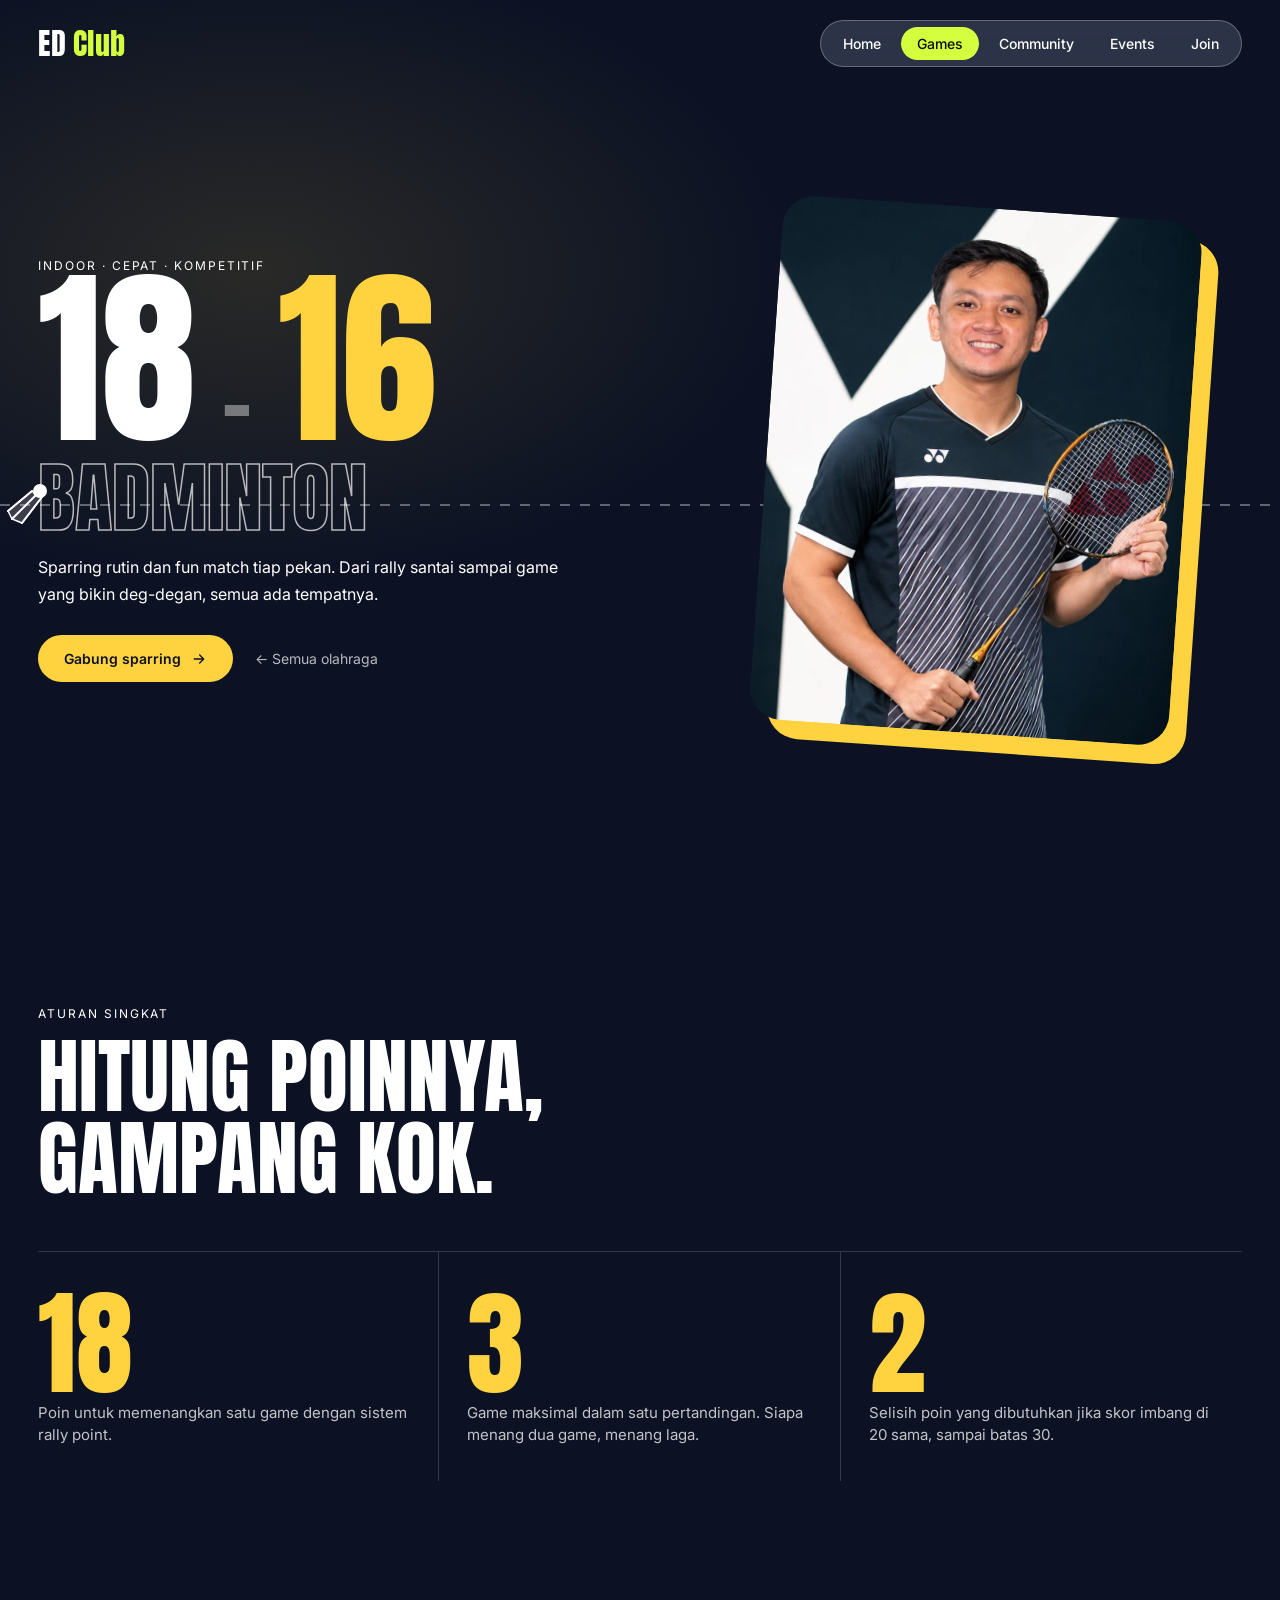
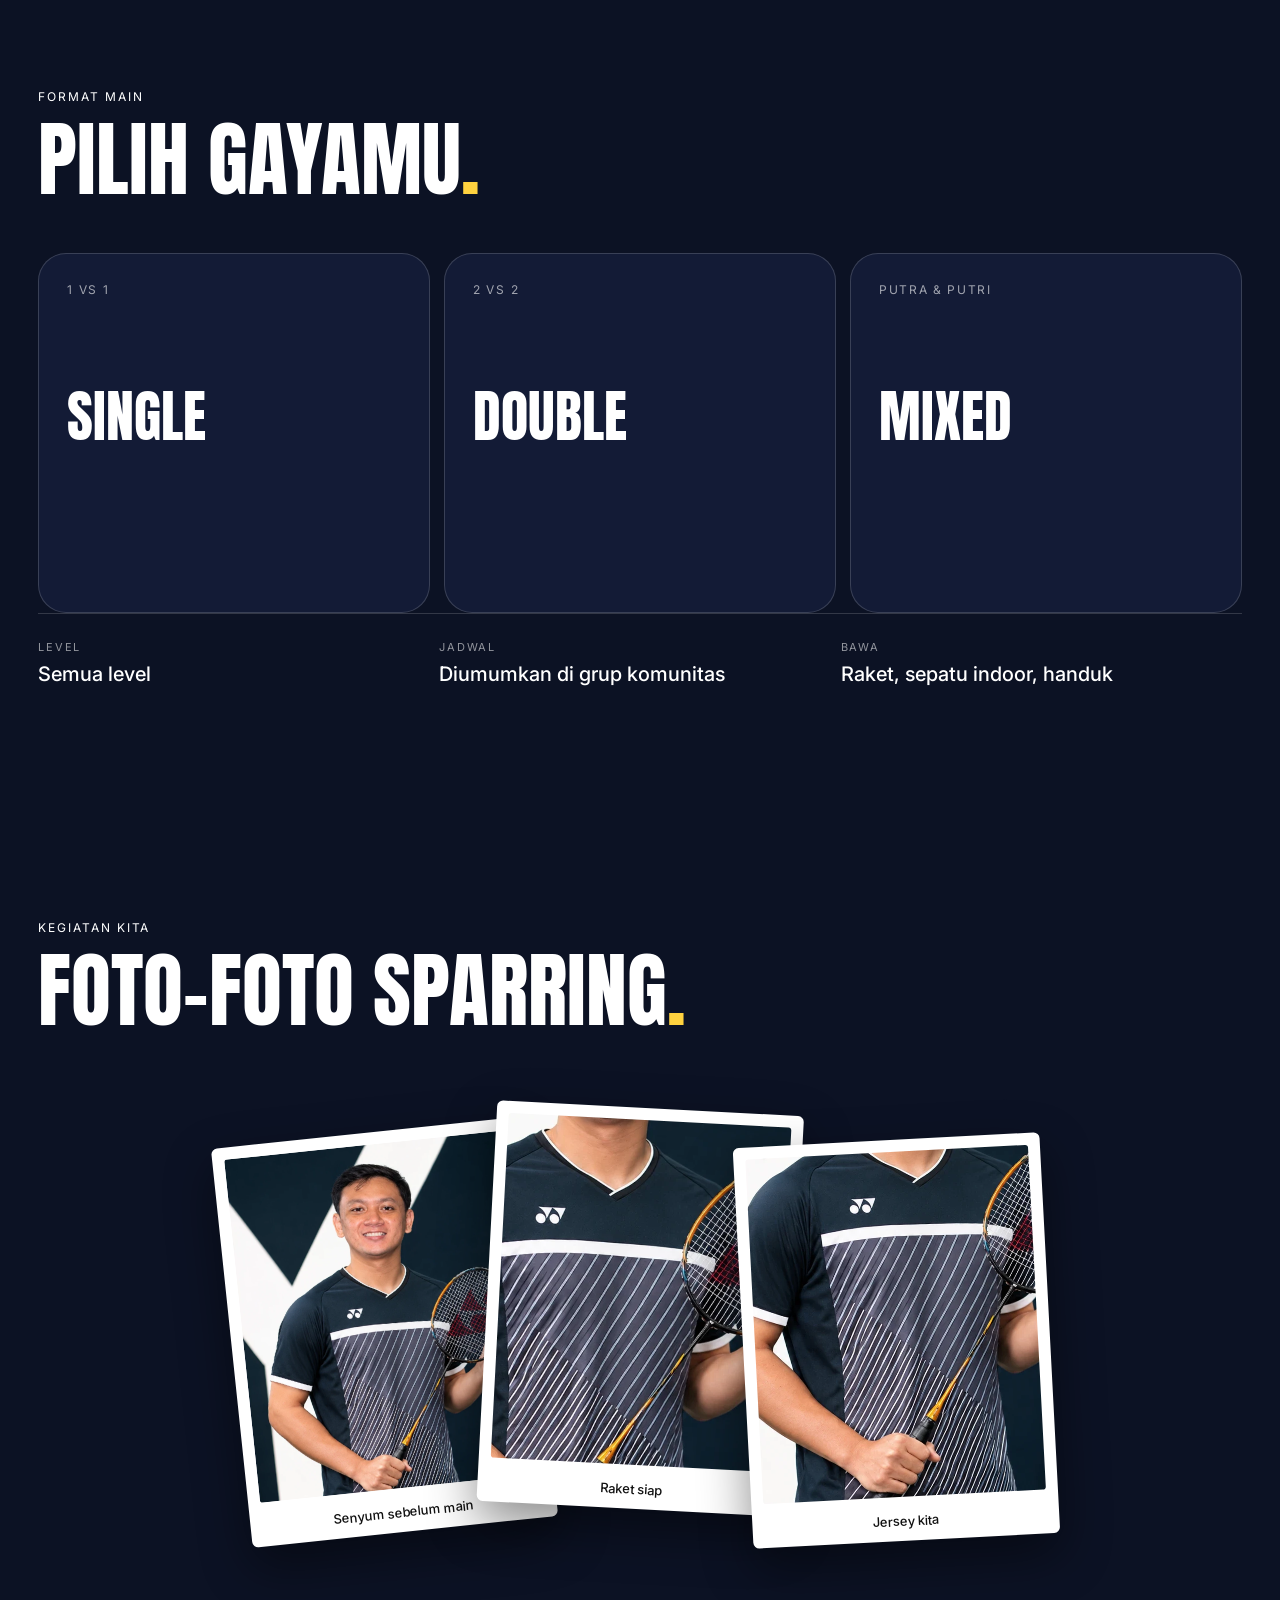
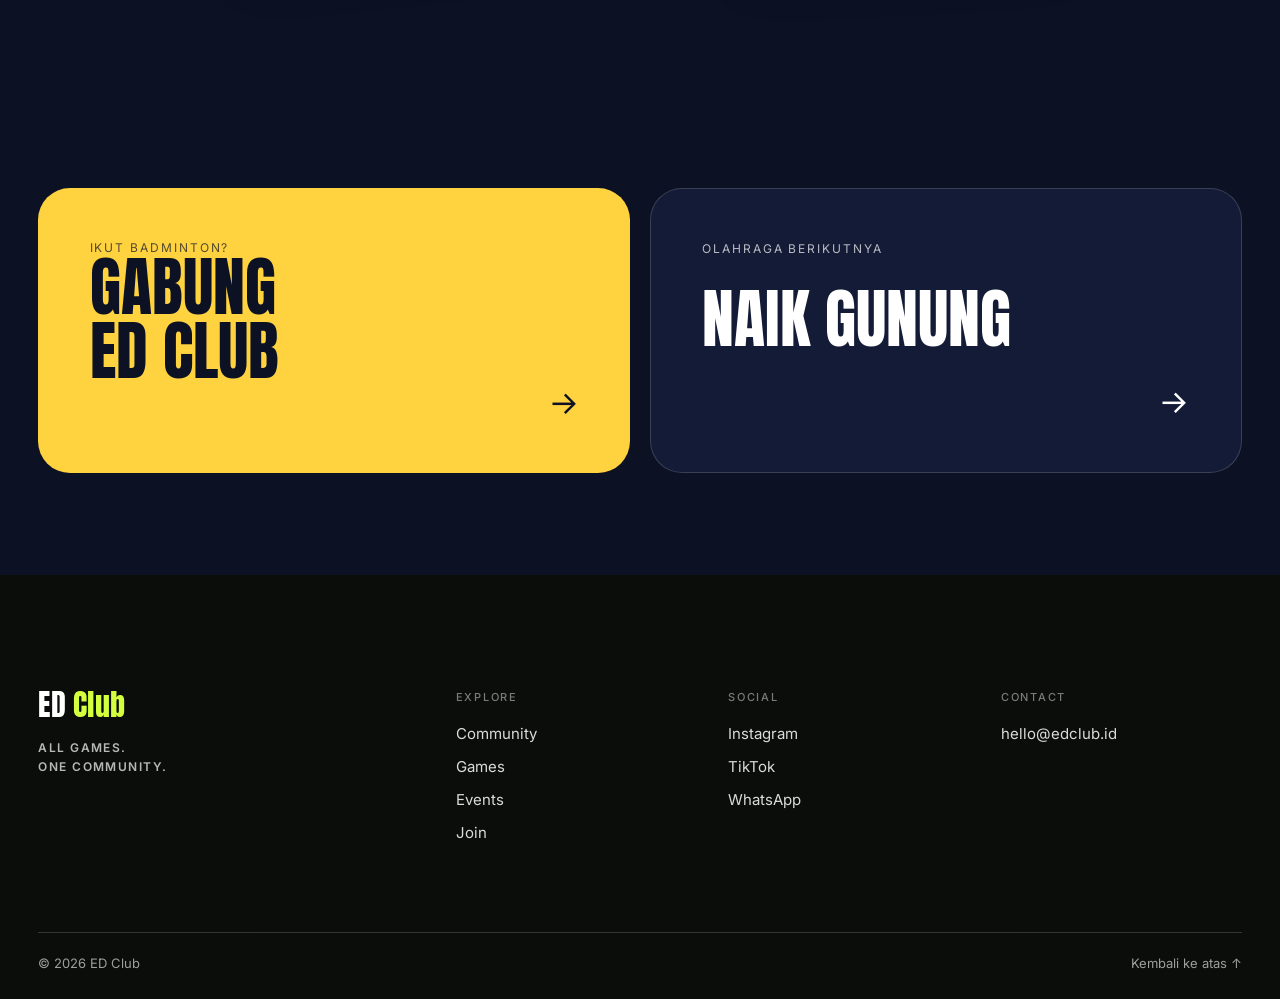
==== badminton.html @ 05b198f2 "Add individual sport pages (padel, badminton, hiking, cycling, tennis, gym, swimming) with unique la" ====
<!doctype html>
<html lang="id">
<head>
  <meta charset="utf-8">
  <meta name="viewport" content="width=device-width, initial-scale=1">
  <title>Badminton — ED Club</title>
  <meta name="description" content="Badminton bersama ED Club: sparring rutin dan fun match untuk semua level.">
  <meta name="theme-color" content="#0c1224">
  <link rel="icon" href="favicon.svg" type="image/svg+xml">
  <meta property="og:type" content="website">
  <meta property="og:locale" content="id_ID">
  <meta property="og:site_name" content="ED Club">
  <meta property="og:title" content="Badminton bersama ED Club">
  <meta property="og:description" content="Badminton bersama ED Club: sparring rutin dan fun match untuk semua level.">
  <meta property="og:image" content="assets/images/hero.webp">
  <meta name="twitter:card" content="summary_large_image">
  <link rel="preconnect" href="https://fonts.googleapis.com">
  <link rel="preconnect" href="https://fonts.gstatic.com" crossorigin>
  <link href="https://fonts.googleapis.com/css2?family=Anton&family=Inter:wght@400;500;600&display=swap" rel="stylesheet">
  <link rel="stylesheet" href="style.css">
  <link rel="stylesheet" href="sport.css">
</head>
<body class="is-loading sp sp-badminton">

  <div class="loader" aria-hidden="true">
    <span class="loader__word"><span>English Day</span><span>Social Club<i>.</i></span></span>
  </div>

  <header class="nav">
    <a class="logo" href="index.html#home" aria-label="ED Club">ED<span>Club</span></a>
    <nav class="pill" aria-label="Utama">
      <a class="pill__link" href="index.html#home">Home</a>
      <a class="pill__link is-active" href="index.html#games">Games</a>
      <a class="pill__link" href="index.html#about">Community</a>
      <a class="pill__link" href="index.html#events">Events</a>
      <a class="pill__link" href="index.html#join">Join</a>
    </nav>
    <button class="burger" type="button" aria-label="Buka menu" aria-expanded="false" aria-controls="menu"><span></span><span></span></button>
  </header>

  <div class="menu" id="menu">
    <nav aria-label="Menu mobile">
      <a href="index.html#home" style="--i:0">Home</a>
      <a href="index.html#games" style="--i:1">Games</a>
      <a href="index.html#about" style="--i:2">Community</a>
      <a href="index.html#events" style="--i:3">Events</a>
      <a href="index.html#join" style="--i:4">Join</a>
    </nav>
  </div>

  <main>

    <section class="bd-hero">
      <i class="bd-net" aria-hidden="true"></i>
      <div class="bd-shuttle" aria-hidden="true"><svg viewBox="0 0 54 54" aria-hidden="true"><circle cx="40" cy="14" r="7" fill="#fff"/><path d="M36 18 12 42M42 20 22 46M32 14 8 34" stroke="#fff" stroke-width="2" stroke-linecap="round" fill="none"/><path d="M8 34 12 42 22 46 42 20 36 18 32 14Z" fill="rgba(255,255,255,.18)" stroke="#fff" stroke-width="1.5"/></svg></div>
      <div>
        <p class="sp-eyebrow reveal" style="--d:.9s">Indoor · Cepat · Kompetitif</p>
        <div class="bd-score" aria-hidden="true"><b data-count="21" data-dur="2200">0</b><i>–</i><b data-count="19" data-dur="2200">0</b></div>
        <h1 class="bd-title">Badminton</h1>
        <p class="sp-lead reveal" style="--d:1.6s">Sparring rutin dan fun match tiap pekan. Dari rally santai sampai game yang bikin deg-degan, semua ada tempatnya.</p>
        <div class="sp-actions reveal" style="--d:1.8s">
          <a class="sp-btn" href="index.html#join">Gabung sparring <svg viewBox="0 0 24 24" aria-hidden="true"><path d="M5 12h14M13 6l6 6-6 6"/></svg></a>
          <a class="sp-back" href="index.html#games">← Semua olahraga</a>
        </div>
      </div>
      <div class="bd-card"><figure class="shot" style="--pos:50% 25%"><img data-hero-img src="assets/images/badminton.webp" alt="Pemain badminton memegang raket sambil tersenyum" fetchpriority="high"></figure></div>
    </section>

    <section class="sp-sec">
      <span class="sp-eyebrow" data-reveal>Aturan singkat</span>
      <h2 class="sp-h2" data-reveal>Hitung poinnya,<br>gampang kok.</h2>
      <div class="bd-rules">
        <div class="bd-rule" data-reveal><b data-count="21">0</b><span>Poin untuk memenangkan satu game dengan sistem rally point.</span></div>
        <div class="bd-rule" data-reveal style="--d:.1s"><b data-count="3">0</b><span>Game maksimal dalam satu pertandingan. Siapa menang dua game, menang laga.</span></div>
        <div class="bd-rule" data-reveal style="--d:.2s"><b data-count="2">0</b><span>Selisih poin yang dibutuhkan jika skor imbang di 20 sama, sampai batas 30.</span></div>
      </div>
    </section>

    <section class="sp-sec">
      <span class="sp-eyebrow" data-reveal>Format main</span>
      <h2 class="sp-h2" data-reveal>Pilih gayamu<em style="color:var(--acc);font-style:normal">.</em></h2>
      <div class="bd-formats" data-reveal>
        <article class="bd-format" tabindex="0"><small>1 vs 1</small><h3>Single</h3><p>Satu lawan satu di lapangan yang lebih sempit. Stamina dan penempatan bola jadi kunci.</p></article>
        <article class="bd-format" tabindex="0"><small>2 vs 2</small><h3>Double</h3><p>Berpasangan di lapangan yang lebih lebar. Kerja sama dan komunikasi menentukan.</p></article>
        <article class="bd-format" tabindex="0"><small>Putra &amp; Putri</small><h3>Mixed</h3><p>Pasangan putra dan putri bersama. Seru, santai, dan paling cocok untuk fun match.</p></article>
      </div>
      <dl class="sp-info" data-reveal>
        <div><dt>Level</dt><dd>Semua level</dd></div>
        <div><dt>Jadwal</dt><dd>Diumumkan di grup komunitas</dd></div>
        <div><dt>Bawa</dt><dd>Raket, sepatu indoor, handuk</dd></div>
      </dl>
    </section>

    <section class="sp-sec">
      <span class="sp-eyebrow" data-reveal>Kegiatan kita</span>
      <h2 class="sp-h2" data-reveal>Foto-foto sparring<em style="color:var(--acc);font-style:normal">.</em></h2>
      <div class="bd-polas" data-reveal>
        <figure class="bd-pola" style="--r:-6deg;--y:10px"><figure class="shot" style="--pos:50% 25%;--zoom:1"><img src="assets/images/badminton.webp" alt="Kegiatan ED Club" loading="lazy"></figure><span>Senyum sebelum main</span></figure>
        <figure class="bd-pola" style="--r:3deg;--y:-14px"><figure class="shot" style="--pos:70% 60%;--zoom:1.8"><img src="assets/images/badminton.webp" alt="Kegiatan ED Club" loading="lazy"></figure><span>Raket siap</span></figure>
        <figure class="bd-pola" style="--r:-3deg;--y:18px"><figure class="shot" style="--pos:40% 80%;--zoom:1.6"><img src="assets/images/badminton.webp" alt="Kegiatan ED Club" loading="lazy"></figure><span>Jersey kita</span></figure>
      </div>
    </section>

    <section class="sp-end">
      <a class="sp-end__join" href="index.html#join" data-reveal><small>Ikut Badminton?</small><strong>Gabung<br>ED Club</strong><i>→</i></a>
      <a class="sp-end__next" href="naik-gunung.html" data-reveal style="--d:.1s"><small>Olahraga berikutnya</small><strong>Naik Gunung</strong><i>→</i></a>
    </section>
  </main>

  <footer class="footer">
    <div class="footer__grid">
      <div class="footer__brand">
        <a class="logo" href="index.html#home" aria-label="ED Club">ED<span>Club</span></a>
        <p>All Games.<br>One Community.</p>
      </div>
      <nav class="footer__col" aria-label="Jelajahi">
        <h4>Explore</h4>
        <a href="index.html#about">Community</a>
        <a href="index.html#games">Games</a>
        <a href="index.html#events">Events</a>
        <a href="index.html#join">Join</a>
      </nav>
      <nav class="footer__col" aria-label="Sosial media">
        <h4>Social</h4>
        <a href="#">Instagram</a>
        <a href="#">TikTok</a>
        <a href="#">WhatsApp</a>
      </nav>
      <div class="footer__col">
        <h4>Contact</h4>
        <a href="mailto:hello@edclub.id">hello@edclub.id</a>
      </div>
    </div>
    <div class="footer__bar">
      <span>© 2026 ED Club</span>
      <a href="#" class="totop">Kembali ke atas ↑</a>
    </div>
  </footer>

  <script src="nav.js"></script>
  <script src="sport.js"></script>
</body>
</html>
---- style.css ----
:root {
  --lime: #d4ff3f;
  --ink: #0b0d0a;
  --white: #fff;
  --glass: rgba(255, 255, 255, .14);
  --glass-line: rgba(255, 255, 255, .28);
  --ease: cubic-bezier(.16, 1, .3, 1);
  --gutter: clamp(16px, 3vw, 40px);
}

*, *::before, *::after { box-sizing: border-box; margin: 0; padding: 0; }
html { scroll-behavior: smooth; scroll-padding-top: 88px; }
body {
  font-family: 'Inter', system-ui, sans-serif;
  background: var(--ink);
  color: var(--white);
  -webkit-font-smoothing: antialiased;
  overflow-x: hidden;
}
a { color: inherit; text-decoration: none; }
body.is-loading { overflow: hidden; }

/* Loader */
.loader {
  position: fixed; inset: 0; z-index: 100;
  display: grid; place-items: center;
  background: var(--ink);
  transition: transform 1s var(--ease) .1s;
}
.loader__word {
  display: flex; flex-direction: column; align-items: center; text-align: center; gap: .08em;
  font-family: 'Anton', sans-serif; text-transform: uppercase;
  font-size: clamp(44px, 11vw, 132px); line-height: .98; letter-spacing: .02em;
}
.loader__word span { display: block; overflow: hidden; }
.loader__word span { animation: loader-rise 1s var(--ease) both; }
.loader__word span:nth-child(2) { animation-delay: .12s; }
.loader__word i { color: var(--lime); font-style: normal; }
body:not(.is-loading) .loader { transform: translateY(-100%); }
@keyframes loader-rise { from { transform: translateY(110%); } to { transform: none; } }

/* Nav */
.nav {
  position: fixed; top: 0; left: 0; right: 0; z-index: 50;
  display: flex; justify-content: space-between; align-items: center;
  padding: 20px var(--gutter);
  opacity: 0; transform: translateY(-16px);
  transition: opacity .8s var(--ease) .8s, transform .8s var(--ease) .8s;
}
body:not(.is-loading) .nav { opacity: 1; transform: none; }
.logo {
  font-family: 'Anton', sans-serif;
  font-size: 30px; letter-spacing: .02em; line-height: 1;
  display: flex; align-items: baseline; gap: 6px;
}
.logo span { color: var(--lime); }
.pill {
  display: flex; gap: 4px; padding: 6px;
  border-radius: 999px;
  background: var(--glass);
  border: 1px solid var(--glass-line);
  backdrop-filter: blur(16px) saturate(1.4);
  -webkit-backdrop-filter: blur(16px) saturate(1.4);
}
.pill__link {
  padding: 8px 16px; border-radius: 999px;
  font-size: 14px; font-weight: 500;
  transition: background .3s, color .3s;
}
.pill__link:hover { background: rgba(255, 255, 255, .18); }
.pill__link.is-active { background: var(--lime); color: var(--ink); }

/* Hero */
.hero {
  position: relative; min-height: 100svh;
  display: flex; flex-direction: column; justify-content: flex-start;
  padding: 110px var(--gutter) var(--gutter);
  overflow: hidden; isolation: isolate;
}
.hero__media { position: absolute; inset: 0; z-index: -1; overflow: hidden; }
.hero__img {
  width: 100%; height: 100%; object-fit: cover; object-position: 35% 45%;
  transform: scale(1.18);
  transition: transform 2.4s var(--ease) .2s;
  will-change: transform;
}
body:not(.is-loading) .hero__img { transform: scale(1.04) translate(var(--mx, 0px), var(--my, 0px)); }
body.is-ready .hero__img { transition: transform .9s var(--ease); }
.hero__shade {
  position: absolute; inset: 0;
  background:
    linear-gradient(180deg, rgba(0, 0, 0, .28) 0%, transparent 28%),
    linear-gradient(0deg, rgba(0, 0, 0, .45) 0%, transparent 35%);
}

.hero__content {
  margin-left: auto; text-align: right;
  max-width: min(56vw, 860px);
}
.eyebrow {
  font-size: 14px; font-weight: 500; letter-spacing: .08em; text-transform: uppercase;
  margin-bottom: 14px;
}
.eyebrow::before {
  content: ''; display: inline-block; width: 8px; height: 8px; margin-right: 10px;
  border-radius: 50%; background: var(--lime);
  animation: blink 1.6s ease-in-out infinite;
}
@keyframes blink { 50% { opacity: .25; transform: scale(.7); } }
.headline {
  font-family: 'Anton', sans-serif; font-weight: 400;
  font-size: clamp(54px, 9.4vw, 148px);
  line-height: .95; text-transform: uppercase; letter-spacing: .005em;
}
.line { display: block; overflow: hidden; padding-bottom: .04em; }
.line__in {
  display: block; transform: translateY(110%);
  transition: transform 1.1s var(--ease) var(--d, 0s);
}
body:not(.is-loading) .line__in { transform: none; }
.headline em { font-style: normal; }
.headline { text-shadow: 0 2px 30px rgba(0, 30, 90, .25); }

.reveal {
  opacity: 0; transform: translateY(28px);
  transition: opacity .9s var(--ease) var(--d, 0s), transform .9s var(--ease) var(--d, 0s);
}
body:not(.is-loading) .reveal { opacity: 1; transform: none; }

/* Cards */
.card { position: absolute; bottom: var(--gutter); border-radius: 28px; }
.card--thumb {
  left: var(--gutter);
  width: clamp(160px, 16vw, 230px); aspect-ratio: 1 / 1.05;
  padding: 18px;
  display: flex; align-items: flex-end;
  background: var(--lime); color: var(--ink);
  transition: transform .5s var(--ease), opacity .9s var(--ease) var(--d, 0s);
}
.card--thumb:hover { transform: translateY(-6px) rotate(-2deg); }
.card__label {
  font-family: 'Anton', sans-serif; text-transform: uppercase;
  font-size: clamp(22px, 2.2vw, 32px); line-height: 1.02;
}
.card--thumb .arrow { position: absolute; top: 14px; right: 14px; background: var(--ink); color: var(--lime); }
.card--glass {
  right: var(--gutter);
  width: clamp(250px, 24vw, 340px);
  padding: 22px;
  background: var(--glass);
  border: 1px solid var(--glass-line);
  backdrop-filter: blur(18px) saturate(1.4);
  -webkit-backdrop-filter: blur(18px) saturate(1.4);
}
.card--glass p { font-size: 15px; line-height: 1.5; }
.card__foot { display: flex; align-items: center; justify-content: space-between; margin-top: 26px; }
.stat { text-align: right; }
.stat strong { font-family: 'Anton', sans-serif; font-size: 34px; font-weight: 400; line-height: 1; display: block; }
.stat strong::after { content: '+'; color: var(--lime); }
.stat span { font-size: 12px; opacity: .8; }

.arrow {
  width: 44px; height: 44px; border-radius: 50%;
  display: grid; place-items: center;
  background: var(--lime); color: var(--ink);
  transition: transform .4s var(--ease);
}
.arrow svg { width: 20px; height: 20px; fill: none; stroke: currentColor; stroke-width: 2; stroke-linecap: round; stroke-linejoin: round; transition: transform .4s var(--ease); }
.card:hover .arrow svg, .arrow:hover svg { transform: rotate(45deg); }

.scroll {
  position: absolute; left: 50%; bottom: var(--gutter); translate: -50% 0;
  display: flex; flex-direction: column; align-items: center; gap: 10px;
  font-size: 11px; letter-spacing: .2em; text-transform: uppercase;
}
.scroll i { width: 1px; height: 44px; background: rgba(255, 255, 255, .3); position: relative; overflow: hidden; }
.scroll i::after {
  content: ''; position: absolute; inset: 0; background: var(--lime);
  animation: drop 1.8s var(--ease) infinite;
}
@keyframes drop { 0% { transform: translateY(-100%); } 70%, 100% { transform: translateY(100%); } }

/* Marquee */
.marquee { background: var(--lime); color: var(--ink); overflow: hidden; padding: 18px 0; }
.marquee__track {
  display: flex; align-items: center; gap: 28px; width: max-content;
  font-family: 'Anton', sans-serif; text-transform: uppercase;
  font-size: clamp(28px, 4vw, 48px); line-height: 1;
  animation: marquee 28s linear infinite;
}
.marquee__track i { width: 12px; height: 12px; border-radius: 50%; background: var(--ink); flex: none; }
.marquee:hover .marquee__track { animation-play-state: paused; }
@keyframes marquee { to { transform: translateX(-50%); } }

/* About */
.about {
  display: grid; grid-template-columns: minmax(260px, 1fr) minmax(0, 2.1fr);
  gap: clamp(24px, 4vw, 64px); align-items: start;
  padding: clamp(56px, 9vw, 120px) var(--gutter);
  background: var(--ink);
}
[data-reveal] {
  opacity: 0; transform: translateY(28px);
  transition: opacity .9s var(--ease) var(--d, 0s), transform .9s var(--ease) var(--d, 0s);
}
[data-reveal].is-in { opacity: 1; transform: none; }
.tag {
  display: inline-block; padding: 7px 16px; border-radius: 999px;
  font-size: 13px; font-weight: 500;
  border: 1px solid var(--glass-line); background: var(--glass);
}
.about__title {
  font-size: clamp(24px, 2.6vw, 38px); font-weight: 500; line-height: 1.2;
  letter-spacing: -.01em; margin: 22px 0 28px;
}
.btn {
  display: inline-flex; align-items: center; gap: 10px;
  padding: 14px 22px; border-radius: 999px;
  background: var(--lime); color: var(--ink); font-size: 14px; font-weight: 600;
  transition: transform .4s var(--ease);
}
.btn svg { width: 16px; height: 16px; fill: none; stroke: currentColor; stroke-width: 2; stroke-linecap: round; stroke-linejoin: round; transition: transform .4s var(--ease); }
.btn:hover { transform: translateY(-3px); }
.btn:hover svg { transform: rotate(45deg); }

.about__slider { min-width: 0; }
.slider__track {
  display: flex; gap: 20px; overflow-x: auto; scroll-snap-type: x mandatory;
  scrollbar-width: none; scroll-behavior: smooth;
}
.slider__track::-webkit-scrollbar { display: none; }
.slide {
  position: relative; flex: none; scroll-snap-align: start;
  width: min(62%, 560px); aspect-ratio: 1.3 / 1; border-radius: 28px; overflow: hidden;
  padding: 22px; display: flex; align-items: flex-end;
}
.slide:nth-child(n+2) { width: min(40%, 360px); aspect-ratio: 1.2 / 1; }
.slide img { position: absolute; inset: 0; width: 100%; height: 100%; object-fit: cover; z-index: -1; transition: transform .8s var(--ease); }
.slide::after { content: ''; position: absolute; inset: 0; z-index: -1; background: linear-gradient(0deg, rgba(0,0,0,.6), transparent 55%); }
.slide { isolation: isolate; }
.slide:hover img { transform: scale(1.05); }
.tag--glass { position: absolute; top: 16px; left: 16px; backdrop-filter: blur(14px); -webkit-backdrop-filter: blur(14px); }
.slide__title { font-size: clamp(17px, 1.7vw, 22px); line-height: 1.25; max-width: 14em; }
.slide .arrow { position: absolute; right: 16px; bottom: 16px; }
.slider__foot { display: flex; align-items: center; justify-content: space-between; gap: 20px; margin-top: 22px; }
.slider__foot p { font-size: 14px; opacity: .75; max-width: 24em; line-height: 1.5; }
.slider__nav { display: flex; gap: 10px; }
.nav-btn {
  width: 52px; height: 52px; border-radius: 50%; cursor: pointer;
  display: grid; place-items: center; color: var(--white);
  background: var(--glass); border: 1px solid var(--glass-line);
  transition: background .3s, color .3s;
}
.nav-btn:hover { background: var(--lime); color: var(--ink); }
.nav-btn svg { width: 20px; height: 20px; fill: none; stroke: currentColor; stroke-width: 2; stroke-linecap: round; stroke-linejoin: round; }

/* Sports */
.sports { padding: 0 var(--gutter) clamp(56px, 9vw, 120px); background: var(--ink); }
.sports__panel {
  background: #f1f1ee; color: var(--ink);
  border-radius: 36px; padding: clamp(20px, 3vw, 44px);
}
.sports__head { display: flex; justify-content: space-between; align-items: center; gap: 20px; flex-wrap: wrap; margin-bottom: 28px; }
.sports__head h2 { font-size: clamp(26px, 3vw, 42px); font-weight: 500; letter-spacing: -.03em; }
.sports__tools { display: flex; gap: 12px; align-items: center; }
.search { position: relative; }
.search input {
  width: clamp(160px, 20vw, 260px); padding: 13px 40px 13px 18px; border-radius: 999px;
  border: 0; background: #e4e4e0; font: inherit; font-size: 13px; color: var(--ink); outline: 2px solid transparent;
  transition: outline-color .3s, background .3s;
}
.search input:focus { outline-color: var(--lime); background: #fff; }
.search svg { position: absolute; right: 14px; top: 50%; translate: 0 -50%; width: 16px; height: 16px; fill: none; stroke: var(--ink); stroke-width: 2; stroke-linecap: round; pointer-events: none; }
.btn--dark { background: var(--ink); color: var(--white); border: 0; cursor: pointer; font-family: inherit; }
.btn--dark:hover { background: #1c2014; }

.sports__track {
  display: grid; grid-auto-flow: column; grid-auto-columns: calc((100% - 3 * 18px) / 4); gap: 18px;
  overflow-x: auto; scroll-snap-type: x mandatory; scrollbar-width: none; scroll-behavior: smooth;
}
.sports__track::-webkit-scrollbar { display: none; }
.sports__track.is-grid { grid-auto-flow: row; grid-template-columns: repeat(3, 1fr); grid-auto-columns: auto; overflow: visible; }
.sport {
  position: relative; isolation: isolate; scroll-snap-align: start; overflow: hidden;
  aspect-ratio: .8 / 1; border-radius: 24px; padding: 22px; color: var(--white);
  display: flex; flex-direction: column; justify-content: flex-end; gap: 6px;
  background: radial-gradient(120% 90% at 20% 0%, var(--c1), var(--c2) 70%);
  transition: transform .6s var(--ease), opacity .4s, filter .4s;
}
.sport:has(img)::after { background: linear-gradient(0deg, rgba(0,0,0,.82) 0%, rgba(0,0,0,.35) 38%, transparent 62%); }
.sport:has(img) .sport__no { display: none; }
.sport img { position: absolute; inset: 0; width: 100%; height: 100%; object-fit: cover; z-index: -2; transition: transform .9s var(--ease); }
.sport:hover img { transform: scale(1.06); }
.sport::after { content: ''; position: absolute; inset: 0; z-index: -1; background: linear-gradient(0deg, rgba(0,0,0,.65), transparent 60%); }
.sport:hover { transform: translateY(-8px); }
.sport__no {
  position: absolute; right: 14px; top: 38px; z-index: -1;
  font-family: 'Anton', sans-serif; font-size: clamp(90px, 10vw, 150px); line-height: 1;
  color: rgba(255, 255, 255, .22); transition: transform .8s var(--ease), color .4s;
}
.sport:hover .sport__no { transform: translate(-8px, -8px) scale(1.06); color: rgba(255, 255, 255, .36); }
.sport h3 { font-size: clamp(20px, 2vw, 26px); font-weight: 500; letter-spacing: -.01em; }
.sport p { font-size: 14px; line-height: 1.4; opacity: .85; max-width: 16em; }
.sport.is-hidden { display: none; }
.sports__empty { grid-column: 1 / -1; padding: 40px 0; text-align: center; opacity: .6; font-size: 14px; }
.sports__foot { display: flex; align-items: center; justify-content: space-between; gap: 20px; margin-top: 26px; }
.sports__foot p { font-size: 13px; line-height: 1.5; opacity: .7; max-width: 28em; text-align: right; }
.nav-btn--dark { color: var(--ink); background: transparent; border-color: rgba(0, 0, 0, .2); }
.nav-btn--dark:hover { background: var(--ink); color: var(--lime); }

/* Events */
.events { padding: clamp(24px, 5vw, 72px) var(--gutter) clamp(72px, 10vw, 140px); background: var(--ink); }
.events__head { display: flex; justify-content: space-between; align-items: flex-end; gap: 32px; flex-wrap: wrap; margin-bottom: clamp(32px, 5vw, 72px); }
.eyebrow-s { font-size: 12px; letter-spacing: .16em; text-transform: uppercase; opacity: .6; }
.events__title {
  font-family: 'Anton', sans-serif; font-weight: 400; text-transform: uppercase;
  font-size: clamp(48px, 8vw, 120px); line-height: .98; margin-top: 18px;
}
.events__title em { font-style: normal; color: var(--lime); }
.events__head p { max-width: 26em; font-size: 15px; line-height: 1.55; opacity: .7; text-align: right; }
.events__list { list-style: none; border-top: 1px solid var(--glass-line); }
.event {
  position: relative; isolation: isolate;
  display: grid; grid-template-columns: 1.4fr 1fr 1fr 1fr auto; gap: 24px; align-items: center;
  padding: 32px 12px; border-bottom: 1px solid var(--glass-line);
}
.event::before {
  content: ''; position: absolute; inset: 0; z-index: -1; background: rgba(255, 255, 255, .06);
  transform: scaleY(0); transform-origin: bottom; transition: transform .5s var(--ease);
}
.event:hover::before { transform: scaleY(1); }
.event__name { font-size: clamp(20px, 2.2vw, 30px); font-weight: 500; letter-spacing: -.02em; transition: transform .5s var(--ease); }
.event:hover .event__name { transform: translateX(8px); }
.event__col { display: flex; flex-direction: column; align-items: flex-start; gap: 10px; font-size: 15px; }
.label { font-size: 11px; letter-spacing: .14em; text-transform: uppercase; opacity: .5; }
.badge {
  padding: 6px 14px; border-radius: 999px; border: 1px solid var(--glass-line);
  font-size: 11px; font-weight: 500; letter-spacing: .12em; text-transform: uppercase;
}
.badge--lime { background: var(--lime); color: var(--ink); border-color: var(--lime); }
.join {
  display: inline-flex; align-items: center; gap: 10px; padding: 14px 24px; border-radius: 999px;
  border: 1px solid var(--white); font-size: 14px; font-weight: 500;
  transition: background .3s, color .3s, border-color .3s;
}
.join svg { width: 16px; height: 16px; fill: none; stroke: currentColor; stroke-width: 2; stroke-linecap: round; stroke-linejoin: round; transition: transform .4s var(--ease); }
.join:hover { background: var(--lime); border-color: var(--lime); color: var(--ink); }
.join:hover svg { transform: translateX(4px); }

/* CTA + Footer */
.cta { padding: 0 var(--gutter); background: var(--ink); }
.cta__card {
  position: relative; isolation: isolate; overflow: hidden; border-radius: 36px;
  min-height: clamp(420px, 62vh, 620px); display: flex; align-items: center;
  padding: clamp(28px, 6vw, 88px);
}
.cta__img {
  position: absolute; inset: 0; z-index: -2; width: 100%; height: 100%; object-fit: cover;
  transform: scale(1.08); transition: transform 1.6s var(--ease);
}
.cta__card.is-in .cta__img { transform: scale(1); }
.cta__card::after {
  content: ''; position: absolute; inset: 0; z-index: -1;
  background: linear-gradient(90deg, rgba(8, 10, 6, .88) 0%, rgba(8, 10, 6, .6) 55%, rgba(8, 10, 6, .25) 100%);
}
.cta__title {
  font-family: 'Anton', sans-serif; font-weight: 400; text-transform: uppercase;
  font-size: clamp(44px, 7.4vw, 112px); line-height: .98;
}
.cta__title span, .cta__title em { display: block; }
.cta__title em { font-style: normal; color: var(--lime); }
.cta__body p { max-width: 28em; margin: 26px 0 30px; font-size: 16px; line-height: 1.55; opacity: .85; }
.cta .btn svg { stroke-width: 2; }
.cta .btn:hover svg { transform: translateX(4px); }

.footer { background: var(--ink); padding: clamp(64px, 9vw, 120px) var(--gutter) 28px; }
.footer__grid { display: grid; grid-template-columns: 1.6fr 1fr 1fr 1fr; gap: 32px; }
.footer__brand p {
  margin-top: 18px; font-size: 12px; font-weight: 600; letter-spacing: .12em; text-transform: uppercase; line-height: 1.6; opacity: .7;
}
.footer__col { display: flex; flex-direction: column; align-items: flex-start; gap: 14px; }
.footer__col h4 { font-size: 11px; font-weight: 500; letter-spacing: .16em; text-transform: uppercase; opacity: .45; margin-bottom: 6px; }
.footer__col a {
  font-size: 15px; opacity: .85; position: relative;
  background: linear-gradient(var(--lime), var(--lime)) 0 100% / 0 1px no-repeat;
  transition: background-size .4s var(--ease), color .3s;
}
.footer__col a:hover { color: var(--lime); background-size: 100% 1px; }
.footer__bar {
  display: flex; justify-content: space-between; gap: 16px; flex-wrap: wrap;
  margin-top: clamp(48px, 7vw, 96px); padding-top: 22px; border-top: 1px solid var(--glass-line);
  font-size: 13px; opacity: .6;
}
.totop:hover { color: var(--lime); }

/* Responsive */
@media (max-width: 820px) {
  .footer__grid { grid-template-columns: 1fr 1fr; }
  .footer__brand { grid-column: 1 / -1; }
  .cta__card::after { background: rgba(8, 10, 6, .65); }
}
@media (max-width: 820px) {
  .events__head p { text-align: left; }
  .event { grid-template-columns: 1fr 1fr; gap: 20px; }
  .event__name, .join { grid-column: 1 / -1; }
  .join { justify-self: start; }
}
@media (max-width: 980px) {
  .sports__track { grid-auto-columns: calc((100% - 18px) / 2); }
  .sports__track.is-grid { grid-template-columns: repeat(2, 1fr); }
}
@media (max-width: 560px) {
  .sports__track { grid-auto-columns: 78%; }
  .sports__track.is-grid { grid-template-columns: 1fr; }
  .sports__foot p { display: none; }
}
@media (max-width: 820px) {
  .about { grid-template-columns: 1fr; }
  .slide, .slide:nth-child(n+2) { width: 82%; aspect-ratio: 1.15 / 1; }
}
@media (max-width: 820px) {
  .pill { display: none; }
  .hero { padding-top: 96px; }
  .hero__img { object-position: 28% 50%; }
  .hero__content { max-width: 100%; }
  .headline { font-size: clamp(52px, 17vw, 96px); }
  .card--glass { width: calc(100% - 2 * var(--gutter)); bottom: calc(var(--gutter) + 150px); }
  .card--thumb { width: 150px; }
  .scroll { display: none; }
}

@media (prefers-reduced-motion: reduce) {
  *, *::before, *::after { animation-duration: .01ms !important; transition-duration: .01ms !important; transition-delay: 0s !important; }
}

/* Lari page */
.run-page .nav { background: linear-gradient(180deg, rgba(11,13,10,.7), transparent); }
.run-hero {
  position: relative; isolation: isolate; overflow: hidden; min-height: 100svh;
  display: grid; grid-template-columns: 1.15fr .85fr; align-items: center; gap: clamp(24px, 5vw, 80px);
  padding: 120px var(--gutter) clamp(40px, 6vw, 80px);
  background: var(--ink);
}
.run-track { position: absolute; inset: 0; z-index: -1; width: 100%; height: 100%; }
.run-track path {
  fill: none; stroke: var(--lime); stroke-width: 2; stroke-dasharray: 8 18; opacity: .28;
  animation: dash 3s linear infinite;
}
.run-track path:nth-child(2) { opacity: .18; animation-duration: 4s; }
.run-track path:nth-child(3) { opacity: .1; animation-duration: 5s; }
@keyframes dash { to { stroke-dashoffset: -104; } }
.run-hero .headline { font-size: clamp(54px, 8.6vw, 136px); }
.run-hero .headline em { color: var(--lime); }
.run-hero__lead { max-width: 30em; margin: 26px 0 30px; font-size: 16px; line-height: 1.6; opacity: .75; }
.run-hero__cta { display: flex; align-items: center; gap: 22px; flex-wrap: wrap; }
.run-hero__cta .btn:hover svg { transform: translateY(3px); }
.run-back { font-size: 14px; opacity: .7; transition: opacity .3s, color .3s; }
.run-back:hover { opacity: 1; color: var(--lime); }

.run-hero__photo {
  position: relative; justify-self: end; width: min(100%, 460px); aspect-ratio: .8 / 1;
  border-radius: 36px; overflow: hidden;
  clip-path: inset(100% 0 0 0 round 36px);
  transition: clip-path 1.5s var(--ease) .9s;
}
body:not(.is-loading) .run-hero__photo { clip-path: inset(0 0 0 0 round 36px); }
.run-hero__photo img { width: 100%; height: 100%; object-fit: cover; transform: scale(1.06); will-change: transform; }
.run-chip {
  position: absolute; left: 16px; bottom: 16px; display: flex; align-items: center; gap: 12px;
  padding: 12px 18px 12px 14px; border-radius: 999px; font-size: 12px;
  background: var(--glass); border: 1px solid var(--glass-line);
  backdrop-filter: blur(16px); -webkit-backdrop-filter: blur(16px);
}
.run-chip span:last-child { display: flex; flex-direction: column; gap: 2px; opacity: .85; }
.run-chip strong { font-size: 15px; font-weight: 600; opacity: 1; }
.run-chip__dot { width: 10px; height: 10px; border-radius: 50%; background: var(--lime); animation: blink 1.4s ease-in-out infinite; }

.run-ticker { background: var(--ink); overflow: hidden; padding: 24px 0 8px; }
.run-ticker__track {
  display: flex; gap: .45em; width: max-content; will-change: transform;
  font-family: 'Anton', sans-serif; text-transform: uppercase; line-height: 1;
  font-size: clamp(90px, 16vw, 240px);
  color: transparent; -webkit-text-stroke: 1.5px rgba(255, 255, 255, .35);
}
.run-ticker__track span:nth-child(3n+2) { color: var(--lime); -webkit-text-stroke: 0; }

.run-event { background: var(--ink); padding: clamp(40px, 6vw, 80px) var(--gutter); }
.run-event__card {
  position: relative; overflow: hidden; border-radius: 36px; color: var(--ink); background: var(--lime);
  display: grid; grid-template-columns: 1.3fr 1fr; gap: 32px 48px; align-items: end;
  padding: clamp(28px, 5vw, 72px);
}
.tag--dark { border-color: rgba(0,0,0,.25); background: rgba(0,0,0,.06); }
.run-event__main h2 {
  font-family: 'Anton', sans-serif; font-weight: 400; text-transform: uppercase;
  font-size: clamp(48px, 8vw, 120px); line-height: .96; margin: 20px 0;
}
.run-event__main p { max-width: 28em; font-size: 16px; line-height: 1.55; opacity: .8; }
.run-event__facts { display: grid; gap: 0; }
.run-event__facts div { display: flex; justify-content: space-between; align-items: baseline; padding: 16px 0; border-bottom: 1px solid rgba(0,0,0,.18); }
.run-event__facts dt { font-size: 11px; letter-spacing: .16em; text-transform: uppercase; opacity: .6; }
.run-event__facts dd { font-family: 'Anton', sans-serif; font-size: clamp(26px, 3vw, 40px); text-transform: uppercase; }
.run-event__btn { grid-column: 1 / -1; justify-self: start; background: var(--ink); color: var(--white); }
.run-event__btn:hover { background: #1c2014; }

.run-steps { position: relative; background: var(--ink); padding: clamp(56px, 8vw, 110px) var(--gutter) clamp(72px, 10vw, 140px); }
.run-steps__head h2 {
  font-family: 'Anton', sans-serif; font-weight: 400; text-transform: uppercase;
  font-size: clamp(40px, 6vw, 88px); line-height: 1; margin: 16px 0 clamp(36px, 5vw, 64px);
}
.run-steps__head em { font-style: normal; color: var(--lime); }
.run-steps__list { list-style: none; display: grid; grid-template-columns: repeat(4, 1fr); gap: 24px; }
.run-step {
  padding-top: 28px; border-top: 1px solid var(--glass-line);
  opacity: 0; transform: translateY(32px);
  transition: opacity .8s var(--ease), transform .8s var(--ease);
  transition-delay: calc(var(--i) * .25s + .2s);
}
.run-steps__list.is-in .run-step { opacity: 1; transform: none; }
.run-step__no { font-family: 'Anton', sans-serif; font-size: 44px; color: var(--lime); line-height: 1; }
.run-step h3 { margin: 18px 0 8px; font-size: 22px; font-weight: 500; letter-spacing: -.01em; }
.run-step p { font-size: 14px; line-height: 1.55; opacity: .65; max-width: 18em; }
.run-steps__list { position: relative; }
.run-steps__list::before {
  content: ''; position: absolute; left: 0; right: 0; top: 0; height: 2px; background: var(--lime);
  transform: scaleX(0); transform-origin: left; transition: transform 2s var(--ease) .2s;
}
.run-steps__list.is-in::before { transform: scaleX(1); }
.run-steps__list::after {
  content: ''; position: absolute; top: -5px; left: 0; width: 12px; height: 12px; border-radius: 50%;
  background: var(--lime); box-shadow: 0 0 0 6px rgba(212,255,63,.2); opacity: 0;
  transition: left 2s var(--ease) .2s, opacity .3s;
}
.run-steps__list.is-in::after { left: calc(100% - 12px); opacity: 1; }

@media (max-width: 900px) {
  .run-hero { grid-template-columns: 1fr; padding-top: 104px; }
  .run-hero__photo { justify-self: start; width: min(100%, 380px); }
  .run-event__card { grid-template-columns: 1fr; }
  .run-steps__list { grid-template-columns: 1fr 1fr; }
}
@media (max-width: 520px) {
  .run-steps__list { grid-template-columns: 1fr; }
}

.sport__link { position: absolute; inset: 0; z-index: 2; border-radius: inherit; }

/* Peta rute 3D */
.run-map { background: var(--ink); padding: clamp(40px, 6vw, 80px) var(--gutter) clamp(24px, 4vw, 56px); }
.run-map__head { display: flex; justify-content: space-between; align-items: flex-end; gap: 32px; flex-wrap: wrap; margin-bottom: clamp(28px, 4vw, 48px); }
.run-map__head h2 {
  font-family: 'Anton', sans-serif; font-weight: 400; text-transform: uppercase;
  font-size: clamp(40px, 6vw, 88px); line-height: 1; margin-top: 16px;
}
.run-map__head em { font-style: normal; color: var(--lime); }
.run-map__stats { display: flex; gap: clamp(20px, 3vw, 48px); flex-wrap: wrap; }
.run-map__stats dt { font-size: 11px; letter-spacing: .16em; text-transform: uppercase; opacity: .5; margin-bottom: 8px; }
.run-map__stats dd { font-size: clamp(16px, 1.6vw, 20px); font-weight: 500; }

.run-map__frame {
  position: relative; overflow: hidden; border-radius: 36px; background: #11140f;
  height: clamp(460px, 78vh, 780px); border: 1px solid var(--glass-line);
}
#map { position: absolute; inset: 0; }
.maplibregl-ctrl-attrib { font-size: 10px; }
.map-hud, .map-ctrl, .map-via { position: absolute; z-index: 2; }
.map-hud {
  top: 16px; left: 16px; min-width: 190px; padding: 14px 18px; border-radius: 20px;
  background: rgba(11, 13, 10, .6); border: 1px solid var(--glass-line);
  backdrop-filter: blur(14px); -webkit-backdrop-filter: blur(14px);
  display: flex; flex-direction: column; gap: 6px;
}
.map-hud__label { font-size: 11px; letter-spacing: .14em; text-transform: uppercase; opacity: .6; }
.map-hud strong { font-family: 'Anton', sans-serif; font-weight: 400; font-size: 34px; line-height: 1; }
.map-hud strong span { color: var(--lime); }
.map-hud__bar { display: block; height: 3px; border-radius: 3px; background: rgba(255,255,255,.18); overflow: hidden; margin-top: 4px; }
.map-hud__bar b { display: block; height: 100%; background: var(--lime); transform: scaleX(0); transform-origin: left; }
.map-ctrl { left: 16px; bottom: 16px; display: flex; gap: 10px; flex-wrap: wrap; }
.map-btn {
  cursor: pointer; font: inherit; font-size: 13px; font-weight: 500; color: var(--white);
  padding: 11px 18px; border-radius: 999px; background: rgba(11, 13, 10, .6); border: 1px solid var(--glass-line);
  backdrop-filter: blur(14px); -webkit-backdrop-filter: blur(14px);
  transition: background .3s, color .3s, border-color .3s;
}
.map-btn:hover, .map-btn[aria-pressed="true"] { border-color: var(--lime); }
.map-btn:hover { background: var(--lime); color: var(--ink); }
.map-via { right: 16px; bottom: 46px; max-width: 46%; text-align: right; font-size: 12px; line-height: 1.5; opacity: .75; pointer-events: none; text-shadow: 0 1px 8px #000; }

.pin { position: relative; width: 0; height: 0; }
.pin i { position: absolute; left: -9px; top: -9px; width: 18px; height: 18px; border-radius: 50%; background: var(--white); border: 4px solid var(--ink); box-shadow: 0 0 0 2px var(--white); }
.pin span {
  position: absolute; left: 18px; top: -15px; white-space: nowrap; font-size: 12px; font-weight: 600;
  padding: 7px 12px; border-radius: 999px; background: var(--white); color: var(--ink);
}
.pin--finish i { background: var(--lime); box-shadow: 0 0 0 2px var(--lime); }
.pin--finish span { background: var(--lime); }
.pin--runner { z-index: 3; }
.pin--runner i { background: var(--lime); border: 3px solid var(--ink); box-shadow: 0 0 0 0 rgba(212, 255, 63, .7); animation: ping 1.4s ease-out infinite; }
@keyframes ping { to { box-shadow: 0 0 0 22px rgba(212, 255, 63, 0); } }
.run-map__frame:not(.is-running):not(.is-done) .pin--runner { opacity: 0; }

@media (max-width: 700px) {
  .map-via { display: none; }
  .map-hud { min-width: 0; }
}

/* Menu mobile */
.burger, .menu { display: none; }
@media (max-width: 820px) {
  .burger {
    display: grid; place-content: center; gap: 6px; width: 48px; height: 48px; cursor: pointer;
    border-radius: 50%; border: 1px solid var(--glass-line); background: var(--glass); color: var(--white);
    backdrop-filter: blur(14px); -webkit-backdrop-filter: blur(14px);
  }
  .burger span { display: block; width: 20px; height: 2px; background: currentColor; border-radius: 2px; transition: transform .5s var(--ease); }
  .menu-open .burger span:first-child { transform: translateY(4px) rotate(45deg); }
  .menu-open .burger span:last-child { transform: translateY(-4px) rotate(-45deg); }
  .menu {
    display: flex; position: fixed; inset: 0; z-index: 40; background: var(--ink);
    align-items: center; padding: 100px var(--gutter) 40px;
    clip-path: circle(0 at calc(100% - 48px) 44px); visibility: hidden;
    transition: clip-path .8s var(--ease), visibility 0s .8s;
  }
  .menu-open .menu { clip-path: circle(150% at calc(100% - 48px) 44px); visibility: visible; transition: clip-path .8s var(--ease), visibility 0s; }
  .menu nav { display: flex; flex-direction: column; gap: 6px; width: 100%; }
  .menu a {
    font-family: 'Anton', sans-serif; text-transform: uppercase; font-size: clamp(48px, 15vw, 84px); line-height: 1.05;
    opacity: 0; transform: translateY(24px); transition: opacity .5s, transform .6s var(--ease), color .3s;
  }
  .menu a:hover { color: var(--lime); }
  .menu-open .menu a { opacity: 1; transform: none; transition-delay: calc(var(--i) * .06s + .25s); }
  .menu-open { overflow: hidden; }
}

.nav { transition: opacity .8s var(--ease) .8s, transform .8s var(--ease) .8s, background .4s, backdrop-filter .4s; }
.nav.is-scrolled {
  background: rgba(11, 13, 10, .72);
  backdrop-filter: blur(14px); -webkit-backdrop-filter: blur(14px);
  padding-top: 12px; padding-bottom: 12px;
}
@media (max-width: 820px) {
  .slide__title { max-width: calc(100% - 64px); }
}

@media (max-width: 820px) {
  .hero__content { margin-top: 30svh; text-align: right; }
  .hero__shade { background: linear-gradient(180deg, rgba(0,0,0,.25) 0%, transparent 25%), linear-gradient(0deg, rgba(0,0,0,.55) 0%, transparent 45%); }
}
@media (max-width: 560px) {
  .card--thumb { display: none; }
  .card--glass { bottom: var(--gutter); }
}

@media (max-width: 700px) {
  .map-ctrl { bottom: 46px; }
  .run-map__frame { height: clamp(460px, 74svh, 640px); }
}

/* Section FAQ */
.run-faq { background: var(--ink); padding: clamp(40px, 6vw, 80px) var(--gutter); }
.run-faq__head h2 {
  font-family: 'Anton', sans-serif; font-weight: 400; text-transform: uppercase;
  font-size: clamp(40px, 6vw, 88px); line-height: 1; margin: 16px 0 18px;
}
.run-faq__head em { font-style: normal; color: var(--lime); }


/* Legenda peta + penanda rute */
.map-legend { list-style: none; display: flex; flex-wrap: wrap; gap: 12px 24px; margin-top: 18px; font-size: 13px; opacity: .85; }
.map-legend li { display: flex; align-items: center; gap: 8px; }
.lg, .aid { display: inline-grid; place-items: center; width: 22px; height: 22px; border-radius: 50%; font-size: 11px; font-weight: 700; font-style: normal; color: var(--white); border: 2px solid var(--ink); }
.lg--start { background: var(--lime); }
.lg--marshal, .aid--marshal { background: #ff8a3d; }
.lg--water, .aid--water { background: #3fa9ff; }
.lg--med, .aid--med { background: #ff4d5e; }
.aid { width: 26px; height: 26px; font-size: 12px; box-shadow: 0 2px 10px rgba(0,0,0,.5); cursor: default; }

.run-step__time { display: block; font-size: 12px; letter-spacing: .14em; text-transform: uppercase; opacity: .6; margin-bottom: 14px; }

/* FAQ */
.run-faq { padding-bottom: clamp(56px, 8vw, 110px); }
.run-faq__list { margin-top: clamp(24px, 4vw, 48px); border-top: 1px solid var(--glass-line); max-width: 900px; }
.run-faq details { border-bottom: 1px solid var(--glass-line); }
.run-faq summary {
  list-style: none; cursor: pointer; display: flex; justify-content: space-between; align-items: center; gap: 20px;
  padding: 24px 4px; font-size: clamp(17px, 1.8vw, 22px); font-weight: 500; transition: color .3s;
}
.run-faq summary::-webkit-details-marker { display: none; }
.run-faq summary::after { content: '+'; font-size: 28px; font-weight: 300; color: var(--lime); transition: transform .4s var(--ease); flex: none; }
.run-faq details[open] summary::after { transform: rotate(45deg); }
.run-faq summary:hover { color: var(--lime); }
.run-faq details p { padding: 0 4px 26px; max-width: 40em; font-size: 15px; line-height: 1.6; opacity: .7; animation: faq .5s var(--ease); }
@keyframes faq { from { opacity: 0; transform: translateY(-8px); } }

@media (max-width: 640px) {
}


/* Halaman Bali */
#bmap { position: absolute; inset: 0; }
.bali-map .run-map__frame { height: clamp(480px, 80vh, 800px); }
.bpin { position: relative; width: 0; height: 0; }
.bpin i {
  position: absolute; left: -15px; top: -15px; width: 30px; height: 30px; border-radius: 50%;
  display: grid; place-items: center; background: var(--lime); color: var(--ink);
  font-family: 'Anton', sans-serif; font-style: normal; font-size: 15px; border: 3px solid var(--ink);
  box-shadow: 0 0 0 2px var(--lime), 0 4px 14px rgba(0, 0, 0, .55);
}
.bpin span {
  position: absolute; left: 22px; top: -13px; white-space: nowrap; font-size: 12px; font-weight: 600;
  padding: 6px 12px; border-radius: 999px; background: var(--white); color: var(--ink);
}
.bali-stops { list-style: none; display: grid; grid-template-columns: repeat(4, 1fr); gap: 16px; margin-top: 20px; }
.stop {
  position: relative; isolation: isolate; overflow: hidden; width: 100%; min-height: 320px; text-align: left; cursor: pointer;
  display: flex; flex-direction: column; justify-content: flex-end; gap: 8px; padding: 22px; color: var(--white);
  border: 1px solid transparent; border-radius: 28px; font: inherit;
  background: radial-gradient(120% 90% at 20% 0%, var(--c1), var(--c2) 72%);
  transition: transform .5s var(--ease), border-color .3s, box-shadow .4s;
}
.stop::after { content: ''; position: absolute; inset: 0; z-index: -1; background: linear-gradient(0deg, rgba(0,0,0,.62), transparent 62%); }
.stop:hover { transform: translateY(-6px); }
.stop.is-active { border-color: var(--lime); box-shadow: 0 0 0 4px rgba(212, 255, 63, .22); }
.stop .tag--glass { top: 18px; left: 18px; }
.stop__no {
  position: absolute; right: 16px; top: 36px; z-index: -1; font-family: 'Anton', sans-serif; line-height: 1;
  font-size: clamp(80px, 8vw, 120px); color: rgba(255, 255, 255, .22);
}
.stop h3 { font-size: clamp(22px, 2.2vw, 28px); font-weight: 500; letter-spacing: -.01em; }
.stop p { font-size: 14px; line-height: 1.5; opacity: .88; }
.stop__leg { font-size: 12px; letter-spacing: .08em; text-transform: uppercase; opacity: .7; margin-top: 4px; }
.bali-note { margin-top: 18px; font-size: 13px; opacity: .55; }
@media (max-width: 1000px) { .bali-stops { grid-template-columns: repeat(2, 1fr); } }
@media (max-width: 560px) { .bali-stops { grid-template-columns: 1fr; } .stop { min-height: 280px; } }
---- sport.css ----
/* Halaman olahraga: dasar bersama */
body.sp { background: var(--bg); color: var(--fg); }
.sp main { overflow-x: clip; }
.sp .nav.is-scrolled { background: color-mix(in srgb, var(--bg) 78%, transparent); }
.sp-sec { padding: clamp(56px, 8vw, 120px) var(--gutter); position: relative; }
.sp-eyebrow { font-size: 12px; letter-spacing: .16em; text-transform: uppercase; opacity: .65; }
.sp-h2 { font-family: 'Anton', sans-serif; font-weight: 400; text-transform: uppercase; font-size: clamp(40px, 6.4vw, 96px); line-height: 1; margin: 14px 0 0; }
.sp-lead { max-width: 34em; font-size: 16px; line-height: 1.65; opacity: .78; }
.sp-btn {
  display: inline-flex; align-items: center; gap: 10px; padding: 15px 26px; border-radius: 999px; font-size: 14px; font-weight: 600;
  background: var(--acc); color: var(--on-acc, #0b0d0a); transition: transform .4s var(--ease), box-shadow .4s;
}
.sp-btn:hover { transform: translateY(-3px); }
.sp-btn svg { width: 16px; height: 16px; fill: none; stroke: currentColor; stroke-width: 2; stroke-linecap: round; stroke-linejoin: round; transition: transform .4s var(--ease); }
.sp-btn:hover svg { transform: translateX(4px); }
.sp-back { font-size: 14px; opacity: .7; transition: opacity .3s, color .3s; }
.sp-back:hover { opacity: 1; color: var(--acc); }
.sp-actions { display: flex; align-items: center; gap: 22px; flex-wrap: wrap; margin-top: 28px; }

.shot { position: relative; overflow: hidden; margin: 0; border-radius: 28px; }
.shot img {
  display: block; width: 100%; height: 100%; object-fit: cover; object-position: var(--pos, 50% 50%);
  transform: scale(var(--zoom, 1)); transform-origin: var(--pos, 50% 50%); transition: transform 1s var(--ease);
}
.shot:hover img { transform: scale(calc(var(--zoom, 1) * 1.07)); }
.shot figcaption {
  position: absolute; left: 14px; bottom: 14px; padding: 7px 14px; border-radius: 999px; font-size: 12px; font-weight: 500;
  background: rgba(10, 12, 10, .55); color: #fff; backdrop-filter: blur(10px); -webkit-backdrop-filter: blur(10px);
}
.drag { cursor: grab; }
.drag.is-drag { cursor: grabbing; scroll-snap-type: none; }

.sp-info { display: grid; grid-template-columns: repeat(3, 1fr); gap: 0; border-top: 1px solid var(--line); }
.sp-info div { padding: 26px 0; display: flex; flex-direction: column; gap: 8px; }
.sp-info dt { font-size: 11px; letter-spacing: .16em; text-transform: uppercase; opacity: .55; }
.sp-info dd { font-size: clamp(16px, 1.6vw, 20px); font-weight: 500; }

.sp-end { padding: clamp(56px, 8vw, 110px) var(--gutter); display: grid; grid-template-columns: 1fr 1fr; gap: 20px; }
.sp-end a {
  position: relative; overflow: hidden; border-radius: 32px; padding: clamp(26px, 4vw, 52px); min-height: 240px;
  display: flex; flex-direction: column; justify-content: space-between; isolation: isolate;
  transition: transform .5s var(--ease);
}
.sp-end a:hover { transform: translateY(-6px); }
.sp-end__join { background: var(--acc); color: var(--on-acc, #0b0d0a); }
.sp-end__next { background: var(--card); color: var(--fg); border: 1px solid var(--line); }
.sp-end small { font-size: 12px; letter-spacing: .16em; text-transform: uppercase; opacity: .7; }
.sp-end strong { font-family: 'Anton', sans-serif; font-weight: 400; text-transform: uppercase; font-size: clamp(34px, 5vw, 72px); line-height: 1; }
.sp-end i { align-self: flex-end; font-style: normal; font-size: 32px; transition: transform .5s var(--ease); }
.sp-end a:hover i { transform: translateX(10px); }

@media (max-width: 820px) {
  .sp-end { grid-template-columns: 1fr; }
  .sp-info { grid-template-columns: 1fr; }
  .sp-info div { padding: 16px 0; border-bottom: 1px solid var(--line); }
}

/* ===== PADEL: layar terbelah, lapangan terakota ===== */
body.sp-padel { --bg: #0a1626; --fg: #fff; --acc: #ff6a3d; --on-acc: #fff; --line: rgba(255,255,255,.16); --card: #10233b; }
.pd-hero { min-height: 100svh; display: grid; grid-template-columns: 1.05fr .95fr; overflow: hidden; }
.pd-hero__text { position: relative; display: flex; flex-direction: column; justify-content: center; padding: 120px var(--gutter) 70px; }
.pd-title { display: flex; font-family: 'Anton', sans-serif; text-transform: uppercase; font-size: clamp(92px, 17vw, 270px); line-height: .86; margin: 14px 0 22px; }
.pd-title span { display: block; transition: transform 1.4s var(--ease) 1s; }
.pd-title span:first-child { transform: translateX(-130%); }
.pd-title span:last-child { transform: translateX(130%); color: var(--acc); }
body:not(.is-loading) .pd-title span { transform: none; }
.pd-hero .sp-lead { margin-bottom: 0; }
.pd-ball {
  position: absolute; right: 8%; bottom: 52px; width: 44px; height: 44px; border-radius: 50%;
  background: radial-gradient(circle at 35% 30%, #efff7a, #b6d826 70%); animation: pd-bounce 1.2s infinite;
}
.pd-ball::after { content: ''; position: absolute; left: 6px; right: 6px; top: 50%; border-top: 2px solid rgba(255,255,255,.7); border-radius: 50%; }
.pd-ballshadow { position: absolute; right: calc(8% - 4px); bottom: 40px; width: 52px; height: 10px; border-radius: 50%; background: rgba(0,0,0,.4); filter: blur(3px); animation: pd-shadow 1.2s infinite; }
@keyframes pd-bounce {
  0% { transform: translateY(-190px); animation-timing-function: cubic-bezier(.5, 0, 1, .5); }
  50% { transform: translateY(0) scale(1.12, .84); animation-timing-function: cubic-bezier(0, .5, .5, 1); }
  100% { transform: translateY(-190px); }
}
@keyframes pd-shadow { 0%, 100% { transform: scale(.5); opacity: .25; } 50% { transform: scale(1); opacity: .6; } }
.pd-hero__photo { position: relative; min-height: 70vh; overflow: hidden; clip-path: inset(0 0 100% 0); transition: clip-path 1.5s var(--ease) .8s; }
body:not(.is-loading) .pd-hero__photo { clip-path: inset(0); }
.pd-hero__photo img { position: absolute; inset: 0; width: 100%; height: 100%; object-fit: cover; object-position: 50% 30%; transform: scale(1.08); animation: pd-zoom 14s ease-in-out infinite alternate; }
@keyframes pd-zoom { to { transform: scale(1.0) translateY(-1.5%); } }
.pd-court { position: absolute; inset: 7%; width: 86%; height: 86%; fill: none; stroke: rgba(255,255,255,.85); stroke-width: .5; pointer-events: none; }
.pd-court * { stroke-dasharray: 1; stroke-dashoffset: 1; animation: pd-draw 2.4s var(--ease) 1.8s forwards; }
@keyframes pd-draw { to { stroke-dashoffset: 0; } }

.pd-facts { display: grid; grid-template-columns: repeat(3, 1fr); gap: 16px; margin-top: clamp(28px, 4vw, 56px); }
.pd-fact { padding: 32px; border-radius: 28px; background: var(--card); border: 1px solid var(--line); transition: transform .5s var(--ease), border-color .4s; }
.pd-fact:hover { transform: translateY(-8px); border-color: var(--acc); }
.pd-fact b { display: block; font-family: 'Anton', sans-serif; font-weight: 400; font-size: clamp(64px, 8vw, 110px); line-height: 1; color: var(--acc); }
.pd-fact h3 { font-size: 20px; font-weight: 500; margin: 12px 0 8px; }
.pd-fact p { font-size: 14px; line-height: 1.6; opacity: .7; }
.pd-levels { margin-top: clamp(28px, 4vw, 56px); display: grid; grid-template-columns: 280px 1fr; gap: 32px; align-items: start; }
.pd-levels__tabs { display: flex; flex-direction: column; gap: 10px; }
.pd-levels button {
  font: inherit; color: inherit; cursor: pointer; text-align: left; padding: 18px 22px; border-radius: 20px;
  background: transparent; border: 1px solid var(--line); font-size: 18px; transition: background .3s, color .3s, border-color .3s;
}
.pd-levels button[aria-selected="true"] { background: var(--acc); border-color: var(--acc); color: var(--on-acc); }
.pd-levels__panel { display: none; padding: 32px; border-radius: 28px; background: var(--card); font-size: 17px; line-height: 1.7; min-height: 180px; }
.pd-levels__panel.is-on { display: block; animation: pd-fade .6s var(--ease); }
@keyframes pd-fade { from { opacity: 0; transform: translateY(14px); } }
.pd-strip { display: flex; gap: 16px; overflow-x: auto; scroll-snap-type: x mandatory; scrollbar-width: none; margin-top: 32px; padding-bottom: 8px; }
.pd-strip::-webkit-scrollbar { display: none; }
.pd-strip .shot { flex: none; width: clamp(240px, 26vw, 360px); aspect-ratio: .78; scroll-snap-align: start; }
.pd-gallery__head { display: flex; justify-content: space-between; align-items: end; gap: 20px; flex-wrap: wrap; }
.pd-arrows { display: flex; gap: 10px; }
.pd-arrows button { width: 52px; height: 52px; border-radius: 50%; border: 1px solid var(--line); background: transparent; color: inherit; font-size: 20px; cursor: pointer; transition: background .3s, color .3s; }
.pd-arrows button:hover { background: var(--acc); color: var(--on-acc); border-color: var(--acc); }
@media (max-width: 900px) {
  .pd-hero { grid-template-columns: 1fr; }
  .pd-hero__text { padding-top: 104px; }
  .pd-hero__photo { min-height: 62vh; }
  .pd-facts { grid-template-columns: 1fr; }
  .pd-levels { grid-template-columns: 1fr; }
  .pd-levels__tabs { flex-direction: row; flex-wrap: wrap; }
}

/* ===== BADMINTON: papan skor, kartu miring ===== */
body.sp-badminton { --bg: #0c1224; --fg: #fff; --acc: #ffd23f; --on-acc: #0c1224; --line: rgba(255,255,255,.16); --card: #131b36; }
.bd-hero { position: relative; min-height: 100svh; overflow: hidden; display: grid; grid-template-columns: 1.1fr .9fr; align-items: center; gap: 24px; padding: 120px var(--gutter) 80px; background:
  radial-gradient(60% 50% at 20% 30%, rgba(255,210,63,.12), transparent 70%), var(--bg); }
.bd-net { position: absolute; left: 0; right: 0; top: 56%; height: 2px; background: repeating-linear-gradient(90deg, rgba(255,255,255,.35) 0 10px, transparent 10px 20px); }
.bd-shuttle { position: absolute; left: 0; top: 56%; width: 54px; height: 54px; margin-top: -27px; z-index: 2; animation: bd-fly 3.2s linear infinite; }
.bd-shuttle svg { width: 100%; height: 100%; }
@keyframes bd-fly {
  0% { transform: translate(-10vw, 0) rotate(-35deg); }
  25% { transform: translate(22vw, -160px) rotate(-5deg); }
  50% { transform: translate(55vw, 0) rotate(35deg); }
  75% { transform: translate(80vw, -150px) rotate(5deg); }
  100% { transform: translate(112vw, 0) rotate(-35deg); }
}
.bd-score { display: flex; align-items: baseline; gap: clamp(10px, 2vw, 28px); font-family: 'Anton', sans-serif; line-height: .9; font-size: clamp(90px, 15vw, 230px); }
.bd-score b { font-weight: 400; min-width: 1.1ch; text-align: center; }
.bd-score b:last-child { color: var(--acc); }
.bd-score i { font-style: normal; opacity: .4; font-size: .5em; }
.bd-title { font-family: 'Anton', sans-serif; text-transform: uppercase; font-weight: 400; font-size: clamp(36px, 6vw, 88px); line-height: 1; margin-top: 14px; -webkit-text-stroke: 1.5px rgba(255,255,255,.7); color: transparent; opacity: 0; transform: translateY(24px); transition: opacity 1s var(--ease) 1.2s, transform 1s var(--ease) 1.2s; }
body:not(.is-loading) .bd-title { opacity: 1; transform: none; }
.bd-hero .sp-lead { margin-top: 18px; }
.bd-card { position: relative; justify-self: center; width: min(100%, 420px); aspect-ratio: .8; transform: rotate(4deg) translateY(60px); opacity: 0; transition: transform 1.3s var(--ease) 1s, opacity .8s 1s; }
body:not(.is-loading) .bd-card { transform: rotate(4deg); opacity: 1; }
.bd-card::before { content: ''; position: absolute; inset: 0; border-radius: 32px; background: var(--acc); transform: translate(18px, 18px); }
.bd-card .shot { position: absolute; inset: 0; border-radius: 32px; }
.bd-rules { display: grid; grid-template-columns: repeat(3, 1fr); gap: 0; margin-top: clamp(28px, 4vw, 56px); border-top: 1px solid var(--line); }
.bd-rule { padding: 34px 28px 34px 0; border-right: 1px solid var(--line); }
.bd-rule + .bd-rule { padding-left: 28px; }
.bd-rule:last-child { border-right: 0; }
.bd-rule b { font-family: 'Anton', sans-serif; font-weight: 400; font-size: clamp(70px, 9vw, 140px); line-height: 1; color: var(--acc); display: block; }
.bd-rule span { font-size: 15px; opacity: .75; line-height: 1.5; }
.bd-formats { display: flex; gap: 14px; margin-top: clamp(28px, 4vw, 56px); height: 360px; }
.bd-format {
  flex: 1; min-width: 0; padding: 28px; border-radius: 28px; background: var(--card); border: 1px solid var(--line); overflow: hidden;
  display: flex; flex-direction: column; justify-content: space-between; transition: flex .7s var(--ease), background .4s, color .4s;
}
.bd-format:hover, .bd-format:focus-within { flex: 2.4; background: var(--acc); color: var(--on-acc); }
.bd-format h3 { font-family: 'Anton', sans-serif; font-weight: 400; text-transform: uppercase; font-size: clamp(34px, 4.4vw, 64px); }
.bd-format p { font-size: 15px; line-height: 1.6; max-width: 26em; opacity: 0; transform: translateY(14px); transition: opacity .5s .1s, transform .6s var(--ease) .1s; }
.bd-format:hover p, .bd-format:focus-within p { opacity: .9; transform: none; }
.bd-format small { font-size: 12px; letter-spacing: .14em; text-transform: uppercase; opacity: .6; }
.bd-polas { position: relative; display: flex; justify-content: center; gap: 0; margin-top: 60px; padding: 30px 0 60px; }
.bd-pola { width: clamp(180px, 24vw, 320px); padding: 12px 12px 44px; background: #fff; border-radius: 6px; box-shadow: 0 20px 50px rgba(0,0,0,.45); margin-left: clamp(-60px, -4vw, -20px); transform: rotate(var(--r)) translateY(var(--y, 0)); transition: transform .7s var(--ease); position: relative; color: #111; }
.bd-pola:first-child { margin-left: 0; }
.bd-pola .shot { aspect-ratio: .82; border-radius: 3px; }
.bd-pola:hover { transform: rotate(0) translateY(-22px) scale(1.06); z-index: 5; }
.bd-pola span { position: absolute; left: 0; right: 0; bottom: 12px; text-align: center; font-size: 13px; font-weight: 500; }
@media (max-width: 900px) {
  .bd-hero { grid-template-columns: 1fr; padding-top: 104px; }
  .bd-card { width: min(78%, 340px); justify-self: start; }
  .bd-rules { grid-template-columns: 1fr; }
  .bd-rule, .bd-rule + .bd-rule { padding: 24px 0; border-right: 0; border-bottom: 1px solid var(--line); }
  .bd-formats { flex-direction: column; height: auto; }
  .bd-format { flex: none !important; min-height: 190px; }
  .bd-format p { opacity: .9; transform: none; }
  .bd-polas { flex-wrap: wrap; gap: 20px; }
  .bd-pola { margin-left: 0 !important; transform: rotate(var(--r)); }
}

/* ===== NAIK GUNUNG: lapisan gunung, profil ketinggian ===== */
body.sp-gunung { --bg: #0d1a14; --fg: #f1f5ee; --acc: #9be0ae; --on-acc: #0d1a14; --line: rgba(241,245,238,.18); --card: #14271d; }
.gn-hero { position: relative; min-height: 105svh; overflow: hidden; display: flex; align-items: flex-end; isolation: isolate; }
.gn-hero__bg { position: absolute; inset: -6% 0 0; z-index: -3; }
.gn-hero__bg img { width: 100%; height: 100%; object-fit: cover; object-position: 50% 22%; transform: scale(1.15); transition: transform 2.8s var(--ease) .2s; }
body:not(.is-loading) .gn-hero__bg img { transform: scale(1.02); }
.gn-hero::before { content: ''; position: absolute; inset: 0; z-index: -2; background: linear-gradient(180deg, rgba(8,16,12,.5), rgba(8,16,12,.15) 40%, var(--bg) 100%); }
.gn-ridge { position: absolute; left: 0; right: 0; bottom: -1px; width: 100%; height: 34%; z-index: -1; transform: translateY(40%); opacity: 0; transition: transform 1.6s var(--ease) .8s, opacity 1s .8s; }
body:not(.is-loading) .gn-ridge { transform: none; opacity: 1; }
.gn-ridge path { fill: var(--bg); }
.gn-hero__text { padding: 0 var(--gutter) clamp(90px, 12vw, 160px); width: 100%; }
.gn-title { font-family: 'Anton', sans-serif; text-transform: uppercase; font-weight: 400; font-size: clamp(64px, 14.5vw, 230px); line-height: .9; }
.gn-title .line__in { transition-delay: var(--d); }
.gn-title em { font-style: normal; color: var(--acc); }
.gn-hero .sp-lead { margin-top: 20px; }
.gn-elev { margin-top: clamp(28px, 4vw, 56px); position: relative; }
.gn-elev svg { width: 100%; height: auto; overflow: visible; }
.gn-elev .area { fill: url(#gnfade); opacity: .9; }
.gn-elev .base { fill: none; stroke: var(--line); stroke-width: 2; stroke-dasharray: 6 8; }
.gn-elev .path { fill: none; stroke: var(--acc); stroke-width: 5; stroke-linecap: round; stroke-linejoin: round; stroke-dasharray: 1; stroke-dashoffset: 1; }
.gn-pt:first-of-type { transform: translate(0, -100%); text-align: left; }
.gn-pt:first-of-type i { margin-left: 0; }
.gn-pt:last-of-type { transform: translate(-100%, -100%); text-align: right; }
.gn-pt:last-of-type i { margin-right: 0; }
.gn-pt { position: absolute; transform: translate(-50%, -100%); text-align: center; opacity: 0; translate: 0 14px; transition: opacity .5s, translate .6s var(--ease); }
.gn-pt.is-hit { opacity: 1; translate: 0 0; }
.gn-pt i { display: block; width: 16px; height: 16px; margin: 8px auto 0; border-radius: 50%; background: var(--acc); box-shadow: 0 0 0 7px rgba(155,224,174,.22); }
.gn-pt b { display: block; font-size: 14px; font-weight: 600; white-space: nowrap; }
.gn-pt span { font-size: 12px; opacity: .65; white-space: nowrap; }
.gn-gear { list-style: none; display: grid; grid-template-columns: repeat(3, 1fr); gap: 14px; margin-top: clamp(28px, 4vw, 56px); }
.gn-gear li { display: flex; align-items: center; gap: 16px; padding: 22px 24px; border-radius: 22px; background: var(--card); border: 1px solid var(--line); font-size: 16px; opacity: 0; transform: translateY(20px); transition: opacity .6s var(--ease) calc(var(--i) * .08s), transform .7s var(--ease) calc(var(--i) * .08s); }
.gn-gear.is-in li { opacity: 1; transform: none; }
.gn-gear svg { flex: none; width: 30px; height: 30px; padding: 6px; border-radius: 50%; background: var(--acc); color: var(--on-acc); fill: none; stroke: currentColor; stroke-width: 3; stroke-linecap: round; stroke-linejoin: round; stroke-dasharray: 30; stroke-dashoffset: 30; }
.gn-gear.is-in svg { animation: gn-check .8s var(--ease) calc(var(--i) * .08s + .4s) forwards; }
@keyframes gn-check { to { stroke-dashoffset: 0; } }
.gn-mason { columns: 3; column-gap: 16px; margin-top: 32px; }
.gn-mason .shot { break-inside: avoid; margin-bottom: 16px; }
.gn-mason .shot:nth-child(1) { aspect-ratio: .8; }
.gn-mason .shot:nth-child(2) { aspect-ratio: 1.1; }
.gn-mason .shot:nth-child(3) { aspect-ratio: .9; }
.gn-mason .shot:nth-child(4) { aspect-ratio: 1.2; }
.gn-mason .shot:nth-child(5) { aspect-ratio: 1; }
@media (max-width: 820px) {
  .gn-gear { grid-template-columns: 1fr; }
  .gn-mason { columns: 2; }
  .gn-pt b { font-size: 11px; } .gn-pt span { display: none; }
}

/* ===== SEPEDAAN: langit biru, jalan, sepeda berjalan ===== */
body.sp-sepeda { --bg: #d9f2f7; --fg: #06323d; --acc: #ffc21f; --on-acc: #06323d; --line: rgba(6,50,61,.2); --card: #ffffff; }
.sp-sepeda .logo { color: var(--fg); } .sp-sepeda .logo span { color: #0a7f98; }
.sp-sepeda .pill { background: rgba(6,50,61,.08); border-color: rgba(6,50,61,.2); } .sp-sepeda .pill__link { color: var(--fg); }
.sp-sepeda .pill__link:hover { background: rgba(6,50,61,.1); } .sp-sepeda .pill__link.is-active { background: var(--acc); color: var(--fg); }
.sp-sepeda .burger { color: var(--fg); background: rgba(6,50,61,.08); border-color: rgba(6,50,61,.2); }
.sp-sepeda .nav.is-scrolled { background: rgba(217,242,247,.82); }
.sp-sepeda .sp-eyebrow, .sp-sepeda .sp-lead { color: var(--fg); }
.sp-sepeda .sp-back:hover { color: #0a7f98; }
.sd-hero { position: relative; min-height: 100svh; overflow: hidden; display: grid; grid-template-columns: 1.1fr .9fr; align-items: center; gap: 24px; padding: 120px var(--gutter) 190px; background: linear-gradient(180deg, #8fdcf0 0%, #d9f2f7 70%); }
.sd-hero > div:not(.sd-road):not(.sd-bike) { position: relative; z-index: 2; }
.sd-cloud { z-index: 1; position: absolute; height: 54px; border-radius: 60px; background: #fff; opacity: .85; animation: sd-cloud 40s linear infinite; }
.sd-cloud::before, .sd-cloud::after { content: ''; position: absolute; background: #fff; border-radius: 50%; }
.sd-cloud::before { width: 60px; height: 60px; left: 18%; top: -26px; } .sd-cloud::after { width: 44px; height: 44px; left: 52%; top: -18px; }
.sd-cloud:nth-child(1) { width: 150px; top: 16%; left: -200px; } .sd-cloud:nth-child(2) { width: 110px; top: 30%; left: -200px; animation-duration: 55s; animation-delay: -20s; opacity: .6; }
@keyframes sd-cloud { to { transform: translateX(calc(100vw + 420px)); } }
.sd-title { font-family: 'Anton', sans-serif; text-transform: uppercase; font-weight: 400; font-size: clamp(80px, 15vw, 230px); line-height: .9; }
.sd-title .line__in { transition-delay: var(--d); }
.sd-title em { font-style: normal; color: #0a7f98; }
.sd-hero .sp-lead { margin-top: 18px; }
.sd-photo { position: relative; justify-self: center; width: min(100%, 440px); aspect-ratio: 1; opacity: 0; transform: scale(.7) rotate(-8deg); transition: transform 1.4s var(--ease) 1s, opacity .8s 1s; }
body:not(.is-loading) .sd-photo { opacity: 1; transform: none; }
.sd-photo .shot { position: absolute; inset: 14px; border-radius: 50%; }
.sd-photo::before { content: ''; position: absolute; inset: 0; border-radius: 50%; border: 3px dashed #0a7f98; animation: sd-spin 30s linear infinite; }
@keyframes sd-spin { to { transform: rotate(360deg); } }
.sd-road { position: absolute; left: 0; right: 0; bottom: 0; height: 120px; background: #1d3c46; }
.sd-road::before { content: ''; position: absolute; left: 0; right: 0; top: 50%; border-top: 5px dashed rgba(255,255,255,.7); animation: sd-dash 1s linear infinite; }
@keyframes sd-dash { to { transform: translateX(-60px); } }
.sd-bike { position: absolute; bottom: 92px; left: 0; width: 170px; animation: sd-ride 14s linear infinite; }
.sd-bike svg { width: 100%; height: auto; overflow: visible; }
.sd-bike .wheel { transform-box: fill-box; transform-origin: center; animation: sd-spin .8s linear infinite; }
@keyframes sd-ride { from { transform: translateX(-220px); } to { transform: translateX(calc(100vw + 40px)); } }
.sd-styles { display: flex; gap: 18px; overflow-x: auto; scroll-snap-type: x mandatory; scrollbar-width: none; margin-top: 32px; padding: 6px 2px 14px; }
.sd-styles::-webkit-scrollbar { display: none; }
.sd-style { flex: none; width: clamp(260px, 30vw, 380px); scroll-snap-align: start; padding: 34px; border-radius: 30px; background: var(--card); box-shadow: 0 14px 40px rgba(6,50,61,.12); transition: transform .5s var(--ease); }
.sd-style:hover { transform: translateY(-8px) rotate(-1.5deg); }
.sd-style b { font-family: 'Anton', sans-serif; font-weight: 400; font-size: 58px; color: #0a7f98; line-height: 1; }
.sd-style h3 { font-size: 22px; font-weight: 500; margin: 14px 0 8px; }
.sd-style p { font-size: 14px; line-height: 1.6; opacity: .75; }
.sd-bubbles { position: relative; height: clamp(420px, 60vw, 620px); margin-top: 24px; }
.sd-bubble { position: absolute; border-radius: 50%; overflow: hidden; box-shadow: 0 20px 50px rgba(6,50,61,.25); animation: sd-float 7s ease-in-out infinite; }
.sd-bubble:nth-child(1) { width: 38%; aspect-ratio: 1; left: 2%; top: 4%; }
.sd-bubble:nth-child(2) { width: 26%; aspect-ratio: 1; left: 42%; top: 36%; animation-delay: -2s; }
.sd-bubble:nth-child(3) { width: 32%; aspect-ratio: 1; right: 2%; top: 0; animation-delay: -4s; }
.sd-bubble:nth-child(4) { width: 20%; aspect-ratio: 1; left: 20%; bottom: 0; animation-delay: -1s; }
.sd-bubble .shot { width: 100%; height: 100%; border-radius: 50%; }
@keyframes sd-float { 0%, 100% { translate: 0 0; } 50% { translate: 0 -22px; } }
.sp-sepeda .sp-end__next { background: #fff; }
@media (max-width: 900px) {
  .sd-hero { grid-template-columns: 1fr; padding-bottom: 170px; }
  .sd-photo { width: min(70%, 320px); justify-self: start; }
  .sd-bubbles { height: 520px; }
}

/* ===== TENNIS: majalah krem, lengkungan, skor love-15-30-40 ===== */
body.sp-tennis { --bg: #f3f0e6; --fg: #0f3d2e; --acc: #d9f24a; --on-acc: #0f3d2e; --line: rgba(15,61,46,.22); --card: #ffffff; }
.sp-tennis .logo { color: var(--fg); } .sp-tennis .logo span { color: #2c7a54; }
.sp-tennis .pill { background: rgba(15,61,46,.07); border-color: rgba(15,61,46,.2); } .sp-tennis .pill__link { color: var(--fg); }
.sp-tennis .pill__link:hover { background: rgba(15,61,46,.1); } .sp-tennis .pill__link.is-active { background: var(--acc); color: var(--fg); }
.sp-tennis .burger { color: var(--fg); background: rgba(15,61,46,.07); border-color: rgba(15,61,46,.2); }
.sp-tennis .nav.is-scrolled { background: rgba(243,240,230,.85); }
.sp-tennis .sp-back:hover { color: #2c7a54; }
.tn-hero { position: relative; min-height: 100svh; padding: 130px var(--gutter) 80px; overflow: hidden; display: grid; grid-template-columns: 1fr minmax(260px, 420px); gap: clamp(24px, 5vw, 80px); align-items: center; }
.tn-word { position: relative; font-family: 'Anton', sans-serif; text-transform: uppercase; font-weight: 400; font-size: clamp(76px, 15.5vw, 250px); line-height: .88; color: transparent; -webkit-text-stroke: 2px var(--fg); }
.tn-word span { display: block; overflow: hidden; }
.tn-word span > i { display: block; font-style: normal; transform: translateY(105%); transition: transform 1.2s var(--ease) var(--d); }
body:not(.is-loading) .tn-word span > i { transform: none; }
.tn-word span:nth-of-type(2) { color: var(--fg); -webkit-text-stroke: 0; }
.tn-ball { position: absolute; right: 2%; top: 4%; width: .26em; height: .26em; border-radius: 50%; background: radial-gradient(circle at 35% 30%, #f1ff7e, #bfdd2c 70%); animation: tn-roll 3.4s cubic-bezier(.45,0,.55,1) infinite; z-index: 2; }
.tn-ball::after { content: ''; position: absolute; left: 12%; right: 12%; top: 50%; border-top: 3px solid rgba(255,255,255,.75); border-radius: 50%; }
@keyframes tn-roll {
  0% { transform: translate(-60vw, .55em) rotate(0); }
  50% { transform: translate(-8vw, .55em) rotate(500deg); }
  100% { transform: translate(-60vw, .55em) rotate(0); }
}
.tn-arch { position: relative; width: 100%; aspect-ratio: .72; border-radius: 999px 999px 28px 28px; overflow: hidden; opacity: 0; transform: translateY(60px); transition: transform 1.4s var(--ease) 1s, opacity .8s 1s; }
body:not(.is-loading) .tn-arch { opacity: 1; transform: none; }
.tn-arch .shot { position: absolute; inset: 0; border-radius: 0; }
.tn-hero__lead { grid-column: 1; margin-top: 12px; }
.tn-hero__lead .sp-lead { color: var(--fg); }
.tn-score { display: grid; grid-template-columns: repeat(4, 1fr); gap: 16px; margin-top: clamp(28px, 4vw, 56px); }
.tn-point { perspective: 800px; aspect-ratio: .86; }
.tn-point__in { position: relative; width: 100%; height: 100%; transition: transform .9s var(--ease); transform-style: preserve-3d; }
.tn-point:hover .tn-point__in, .tn-point:focus-within .tn-point__in { transform: rotateY(180deg); }
.tn-point__f, .tn-point__b { position: absolute; inset: 0; border-radius: 28px; padding: 26px; backface-visibility: hidden; -webkit-backface-visibility: hidden; display: flex; flex-direction: column; justify-content: space-between; }
.tn-point__f { background: var(--card); border: 1px solid var(--line); }
.tn-point__f b { font-family: 'Anton', sans-serif; font-weight: 400; font-size: clamp(80px, 9vw, 150px); line-height: 1; }
.tn-point__f small { font-size: 12px; letter-spacing: .14em; text-transform: uppercase; opacity: .6; }
.tn-point__b { background: var(--fg); color: #f3f0e6; transform: rotateY(180deg); font-size: 15px; line-height: 1.6; justify-content: flex-end; }
.tn-point__b b { font-family: 'Anton', sans-serif; font-weight: 400; font-size: 34px; color: var(--acc); margin-bottom: 8px; display: block; }
.tn-arches { display: grid; grid-template-columns: 1fr 1fr; gap: clamp(16px, 4vw, 60px); margin-top: 40px; align-items: start; }
.tn-arches .tn-a { aspect-ratio: .74; border-radius: 999px 999px 24px 24px; overflow: hidden; }
.tn-arches .tn-a:nth-child(2) { margin-top: 90px; }
.tn-arches .shot { height: 100%; border-radius: 0; }
.sp-tennis .sp-end__next { background: #fff; }
@media (max-width: 900px) {
  .tn-hero { grid-template-columns: 1fr; padding-top: 108px; }
  .tn-arch { max-width: 340px; }
  .tn-score { grid-template-columns: repeat(2, 1fr); }
  .tn-arches .tn-a:nth-child(2) { margin-top: 40px; }
}

/* ===== GYM: brutalis, pink dan lime ===== */
body.sp-gym { --bg: #0a0a0a; --fg: #fff; --acc: #ff2e88; --on-acc: #fff; --lime: #d4ff3f; --line: rgba(255,255,255,.2); --card: #141414; }
.gm-hero { position: relative; min-height: 100svh; overflow: hidden; padding: 120px 0 60px; display: flex; flex-direction: column; justify-content: center; }
.gm-rows { display: flex; flex-direction: column; gap: 0; }
.gm-row { display: flex; width: max-content; font-family: 'Anton', sans-serif; text-transform: uppercase; line-height: .92; font-size: clamp(110px, 23vw, 360px); white-space: nowrap; color: transparent; -webkit-text-stroke: 2px rgba(255,255,255,.55); }
.gm-row span { padding-right: .35em; }
.gm-row:nth-child(1) { animation: gm-left 22s linear infinite; }
.gm-row:nth-child(2) { animation: gm-right 26s linear infinite; color: var(--acc); -webkit-text-stroke: 0; }
.gm-row:nth-child(3) { animation: gm-left 30s linear infinite; }
@keyframes gm-left { to { transform: translateX(-50%); } }
@keyframes gm-right { from { transform: translateX(-50%); } to { transform: none; } }
.gm-hero__body { position: relative; z-index: 2; display: grid; grid-template-columns: 1fr auto; gap: 30px; align-items: end; padding: 0 var(--gutter); margin-top: -12vw; }
.gm-hero__body .sp-lead { background: rgba(10,10,10,.75); padding: 18px 20px; border-left: 4px solid var(--acc); }
.gm-reps { text-align: right; font-family: 'Anton', sans-serif; line-height: 1; }
.gm-reps small { display: block; font-family: 'Inter', sans-serif; font-size: 12px; letter-spacing: .2em; opacity: .6; margin-bottom: 6px; }
.gm-reps b { font-weight: 400; font-size: clamp(70px, 9vw, 130px); color: var(--lime); }
.gm-reps span { font-size: .4em; opacity: .5; margin-left: 6px; }
.gm-photo { position: absolute; right: var(--gutter); top: 110px; width: clamp(180px, 22vw, 330px); aspect-ratio: .78; z-index: 3; opacity: 0; transform: rotate(6deg) translateY(50px); transition: transform 1.2s var(--ease) 1.1s, opacity .8s 1.1s; box-shadow: 14px 14px 0 var(--acc); }
body:not(.is-loading) .gm-photo { opacity: 1; transform: rotate(4deg); }
.gm-photo .shot { position: absolute; inset: 0; border-radius: 0; border: 3px solid #fff; }
.gm-board { display: grid; grid-template-columns: repeat(4, 1fr); gap: 18px; margin-top: clamp(28px, 4vw, 56px); }
.gm-ex { perspective: 900px; aspect-ratio: .9; }
.gm-ex__in { position: relative; width: 100%; height: 100%; transition: transform .8s var(--ease); transform-style: preserve-3d; }
.gm-ex:hover .gm-ex__in, .gm-ex:focus-within .gm-ex__in { transform: rotateX(180deg); }
.gm-ex__f, .gm-ex__b { position: absolute; inset: 0; padding: 24px; backface-visibility: hidden; -webkit-backface-visibility: hidden; display: flex; flex-direction: column; justify-content: space-between; border: 3px solid #fff; box-shadow: 8px 8px 0 var(--acc); }
.gm-ex__f { background: var(--card); }
.gm-ex__b { background: var(--lime); color: #0a0a0a; transform: rotateX(180deg); box-shadow: 8px 8px 0 #fff; font-size: 15px; line-height: 1.55; }
.gm-ex__f b { font-family: 'Anton', sans-serif; font-weight: 400; font-size: 64px; color: var(--acc); line-height: 1; }
.gm-ex__f h3 { font-family: 'Anton', sans-serif; font-weight: 400; text-transform: uppercase; font-size: 30px; line-height: 1; }
.gm-ex__f small { font-size: 11px; letter-spacing: .16em; text-transform: uppercase; opacity: .6; }
.gm-ex__b h3 { font-family: 'Anton', sans-serif; font-weight: 400; text-transform: uppercase; font-size: 30px; margin-bottom: 8px; }
.gm-grid { display: grid; grid-template-columns: 1.4fr 1fr 1fr; grid-template-rows: 260px 260px; gap: 18px; margin-top: 32px; }
.gm-grid .shot { border-radius: 0; border: 3px solid #fff; box-shadow: 10px 10px 0 var(--acc); }
.gm-grid .shot:nth-child(1) { grid-row: span 2; }
.gm-grid .shot:nth-child(3) { box-shadow: 10px 10px 0 var(--lime); }
@media (max-width: 900px) {
  .gm-photo { position: relative; top: auto; right: auto; width: min(60%, 260px); margin: 0 var(--gutter) 40px; align-self: flex-end; }
  .gm-hero { padding-top: 104px; }
  .gm-hero__body { grid-template-columns: 1fr; margin-top: -6vw; }
  .gm-reps { text-align: left; }
  .gm-board { grid-template-columns: 1fr 1fr; }
  .gm-grid { grid-template-columns: 1fr 1fr; grid-template-rows: 220px 220px 220px; }
  .gm-grid .shot:nth-child(1) { grid-row: auto; grid-column: span 2; }
}
@media (max-width: 520px) { .gm-board { grid-template-columns: 1fr; } .gm-ex { aspect-ratio: 1.3; } }

/* ===== RENANG: kolam, riak air, gelombang ===== */
body.sp-renang { --bg: #052a44; --fg: #fff; --acc: #3ee0ff; --on-acc: #052a44; --line: rgba(255,255,255,.2); --card: #0a3f63; }
.rn-hero { position: relative; min-height: 100svh; overflow: hidden; isolation: isolate; display: flex; align-items: center; padding: 120px var(--gutter) 150px; background: #0a77b5; }
.rn-bg { position: absolute; inset: 0; z-index: -3; width: 100%; height: 100%; object-fit: cover; object-position: 50% 40%; transform: scale(1.15); transition: transform 2.8s var(--ease) .2s; }
body:not(.is-loading) .rn-bg { transform: scale(1.02); }
.rn-hero::before { content: ''; position: absolute; inset: 0; z-index: -2; background: linear-gradient(180deg, rgba(5,42,68,.15), rgba(5,42,68,.55)); }
.rn-caustic {
  position: absolute; inset: -20%; z-index: -1; pointer-events: none; mix-blend-mode: soft-light; opacity: .9;
  background-image:
    repeating-radial-gradient(circle at 30% 40%, transparent 0 22px, rgba(255,255,255,.55) 24px 27px, transparent 30px 64px),
    repeating-radial-gradient(circle at 72% 62%, transparent 0 30px, rgba(255,255,255,.4) 32px 35px, transparent 38px 84px);
  background-size: 640px 640px; animation: rn-drift 26s linear infinite;
}
.rn-caustic--b { animation-duration: 38s; animation-direction: reverse; opacity: .6; background-size: 880px 880px; }
@keyframes rn-drift { to { background-position: 640px 320px, -640px 320px; } }
.rn-lanes { position: absolute; inset: 0; z-index: -1; pointer-events: none; }
.rn-lanes i {
  position: absolute; left: 0; right: 0; height: 9px; opacity: .85;
  background: repeating-linear-gradient(90deg, #ff6a3d 0 18px, #fff 18px 36px, #3ee0ff 36px 54px, #fff 54px 72px);
  animation: rn-lane 14s linear infinite; border-radius: 6px; box-shadow: 0 6px 12px rgba(0,0,0,.25);
}
.rn-lanes i:nth-child(1) { top: 26%; } .rn-lanes i:nth-child(2) { top: 50%; animation-duration: 18s; } .rn-lanes i:nth-child(3) { top: 74%; animation-duration: 22s; }
@keyframes rn-lane { to { background-position: -288px 0; } }
.rn-text { position: relative; z-index: 3; max-width: min(52vw, 640px); }
.rn-title { font-family: 'Anton', sans-serif; text-transform: uppercase; font-weight: 400; font-size: clamp(76px, 13vw, 210px); line-height: .9; margin: 14px 0 20px; }
.rn-title .line__in { transition-delay: var(--d); }
.rn-title em { font-style: normal; color: var(--acc); }
.rn-hero .sp-lead { text-shadow: 0 2px 14px rgba(0,0,0,.35); }
.rn-team {
  position: absolute; right: 2%; bottom: 8%; z-index: 2; width: min(54vw, 760px); height: auto;
  transform: translateY(70%); opacity: 0; transition: transform 1.6s var(--ease) 1.1s, opacity .9s 1.1s;
  filter: drop-shadow(0 22px 30px rgba(0,30,60,.45));
}
body:not(.is-loading) .rn-team { transform: none; opacity: 1; animation: rn-bob 5s ease-in-out 3s infinite; }
@keyframes rn-bob { 0%, 100% { translate: 0 0; } 50% { translate: 0 -10px; } }
.rn-wave { position: absolute; left: 0; bottom: -2px; width: 200%; height: 130px; z-index: 4; animation: rn-wave 12s linear infinite; }
.rn-wave--back { opacity: .45; height: 150px; animation-duration: 18s; animation-direction: reverse; bottom: 8px; }
.rn-wave path { fill: var(--bg); }
@keyframes rn-wave { to { transform: translateX(-50%); } }

.rn-styles { display: grid; grid-template-columns: repeat(4, 1fr); gap: 16px; margin-top: clamp(28px, 4vw, 56px); }
.rn-style { position: relative; overflow: hidden; padding: 30px 28px 24px; border-radius: 28px; background: var(--card); border: 1px solid var(--line); display: flex; flex-direction: column; gap: 10px; min-height: 340px; transition: transform .5s var(--ease), border-color .4s; }
.rn-style:hover { transform: translateY(-8px); border-color: var(--acc); }
.rn-style b { font-family: 'Anton', sans-serif; font-weight: 400; font-size: 54px; line-height: 1; color: var(--acc); }
.rn-style h3 { font-size: 22px; font-weight: 500; }
.rn-style p { font-size: 14px; line-height: 1.6; opacity: .75; }
.rn-style svg { margin-top: auto; width: 200%; height: 46px; fill: none; stroke: var(--acc); stroke-width: 3; stroke-linecap: round; animation: rn-wave 5s linear infinite; }
.rn-style:nth-child(2) svg { animation-duration: 7s; } .rn-style:nth-child(3) svg { animation-duration: 9s; } .rn-style:nth-child(4) svg { animation-duration: 4s; }
.rn-why { display: grid; grid-template-columns: repeat(3, 1fr); margin-top: clamp(28px, 4vw, 56px); border-top: 1px solid var(--line); }
.rn-why div { padding: 34px 28px 34px 0; border-right: 1px solid var(--line); }
.rn-why div + div { padding-left: 28px; } .rn-why div:last-child { border-right: 0; }
.rn-why h3 { font-family: 'Anton', sans-serif; font-weight: 400; text-transform: uppercase; font-size: clamp(30px, 3.4vw, 48px); line-height: 1.05; color: var(--acc); }
.rn-why p { margin-top: 12px; font-size: 15px; line-height: 1.6; opacity: .75; }
.rn-tiles { display: grid; grid-template-columns: repeat(4, 1fr); gap: 16px; margin-top: 32px; }
.rn-tile { position: relative; overflow: hidden; border-radius: 28px; aspect-ratio: .82; isolation: isolate; box-shadow: 0 18px 40px rgba(0,20,40,.35); transition: transform .6s var(--ease); }
.rn-tile:hover { transform: translateY(-8px); }
.rn-tile .bg, .rn-tile .cut { position: absolute; inset: 0; width: 100%; height: 100%; object-fit: cover; }
.rn-tile .cut { object-position: var(--x) 18%; transform: scale(var(--z, 1.85)); transform-origin: var(--x) 18%; transition: transform 1s var(--ease); }
.rn-tile:hover .cut { transform: scale(calc(var(--z, 1.85) * 1.06)); }
.rn-tile figcaption { position: absolute; left: 14px; bottom: 14px; z-index: 2; padding: 7px 14px; border-radius: 999px; font-size: 12px; font-weight: 500; background: rgba(5,42,68,.55); backdrop-filter: blur(10px); -webkit-backdrop-filter: blur(10px); }
@media (max-width: 1000px) { .rn-styles, .rn-tiles { grid-template-columns: repeat(2, 1fr); } }
@media (max-width: 820px) {
  .rn-hero { flex-direction: column; align-items: flex-start; justify-content: flex-start; padding-top: 104px; padding-bottom: 140px; }
  .rn-text { max-width: 100%; }
  .rn-team { position: relative; right: auto; bottom: auto; width: 100%; margin-top: 10px; align-self: center; }
  .rn-why { grid-template-columns: 1fr; }
  .rn-why div, .rn-why div + div { padding: 24px 0; border-right: 0; border-bottom: 1px solid var(--line); }
}
@media (max-width: 520px) { .rn-styles { grid-template-columns: 1fr; } .rn-style { min-height: 280px; } }

/* Kartu renang di grid olahraga (foto potongan di atas kolam) */
.sport--cut img.sport__cut { z-index: 0; object-fit: contain; object-position: 50% 100%; transform: scale(1.04); transform-origin: 50% 100%; }
.sport--cut:hover img.sport__cut { transform: scale(1.1); }
.sport--cut::after { z-index: 1; background: linear-gradient(0deg, rgba(3,32,56,.85), transparent 42%); }
.sport--cut h3, .sport--cut p { position: relative; z-index: 2; }
.sport--cut .tag--glass { z-index: 2; }
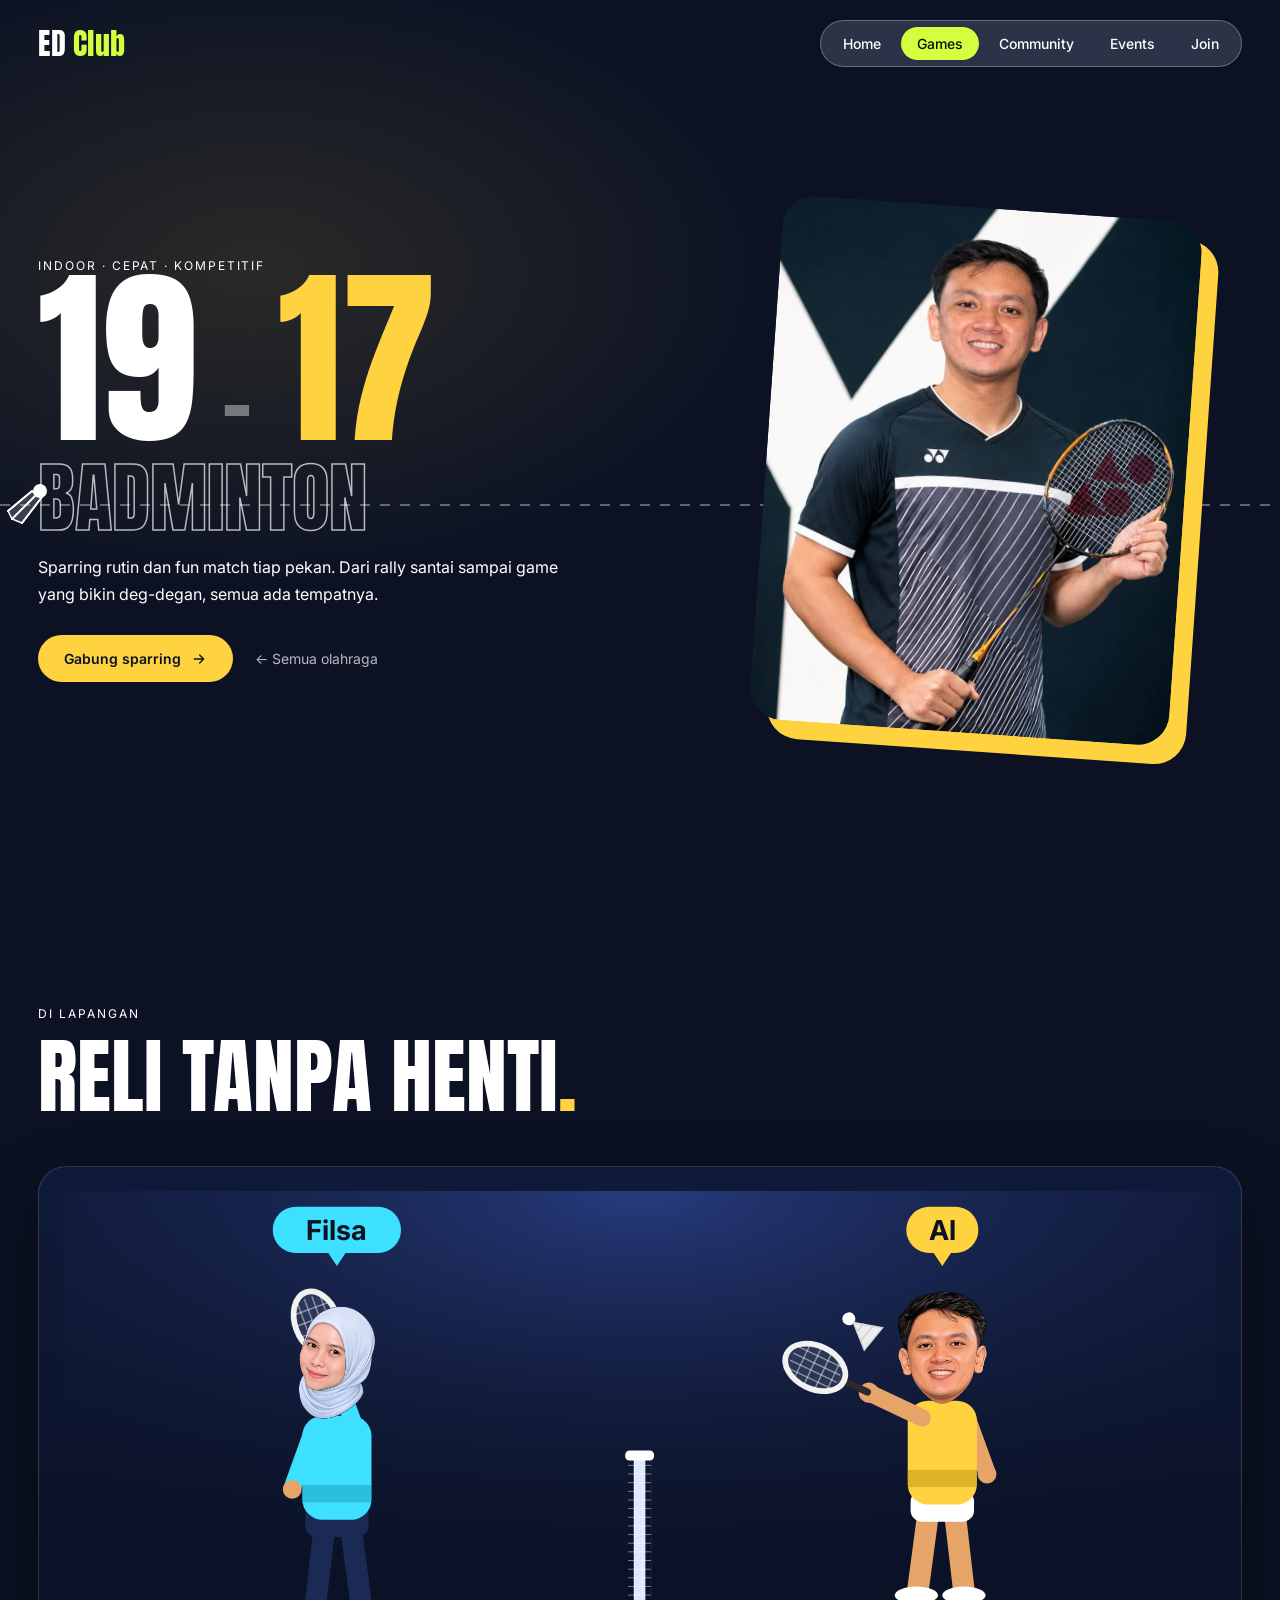
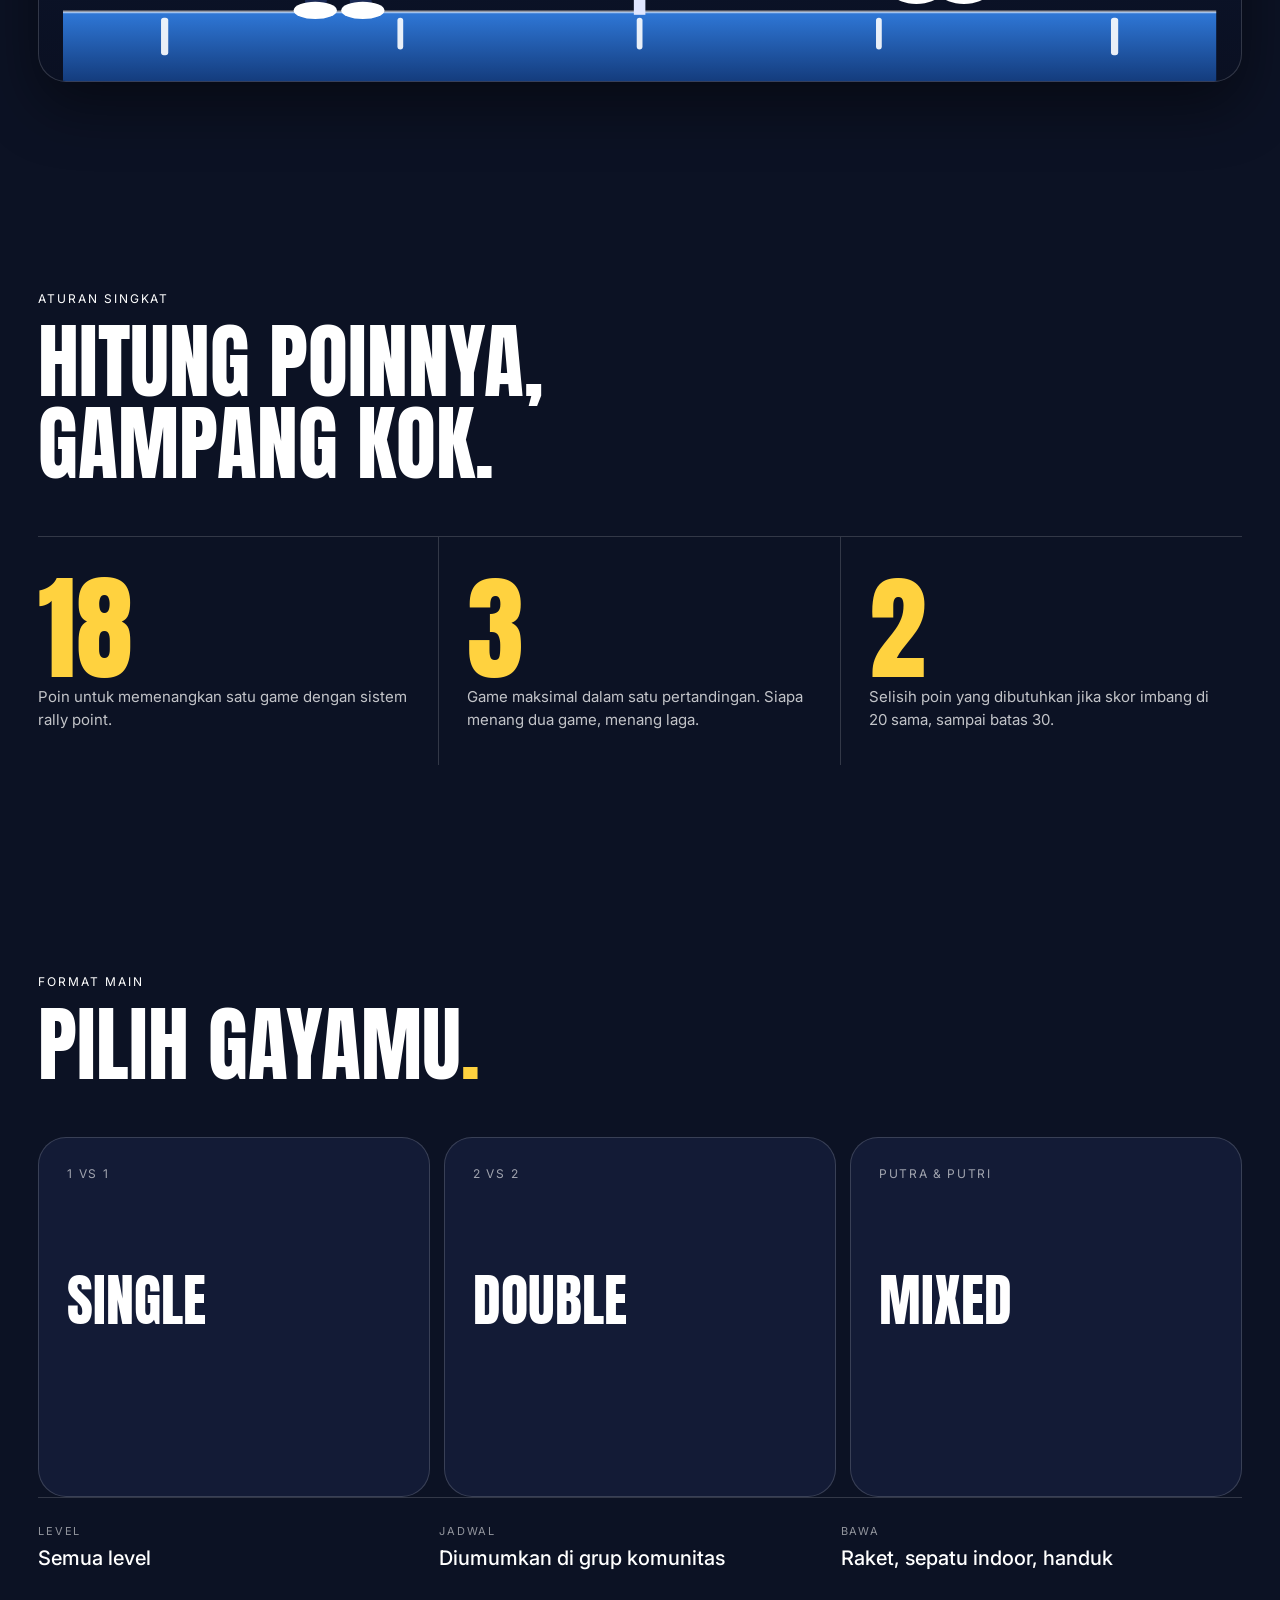
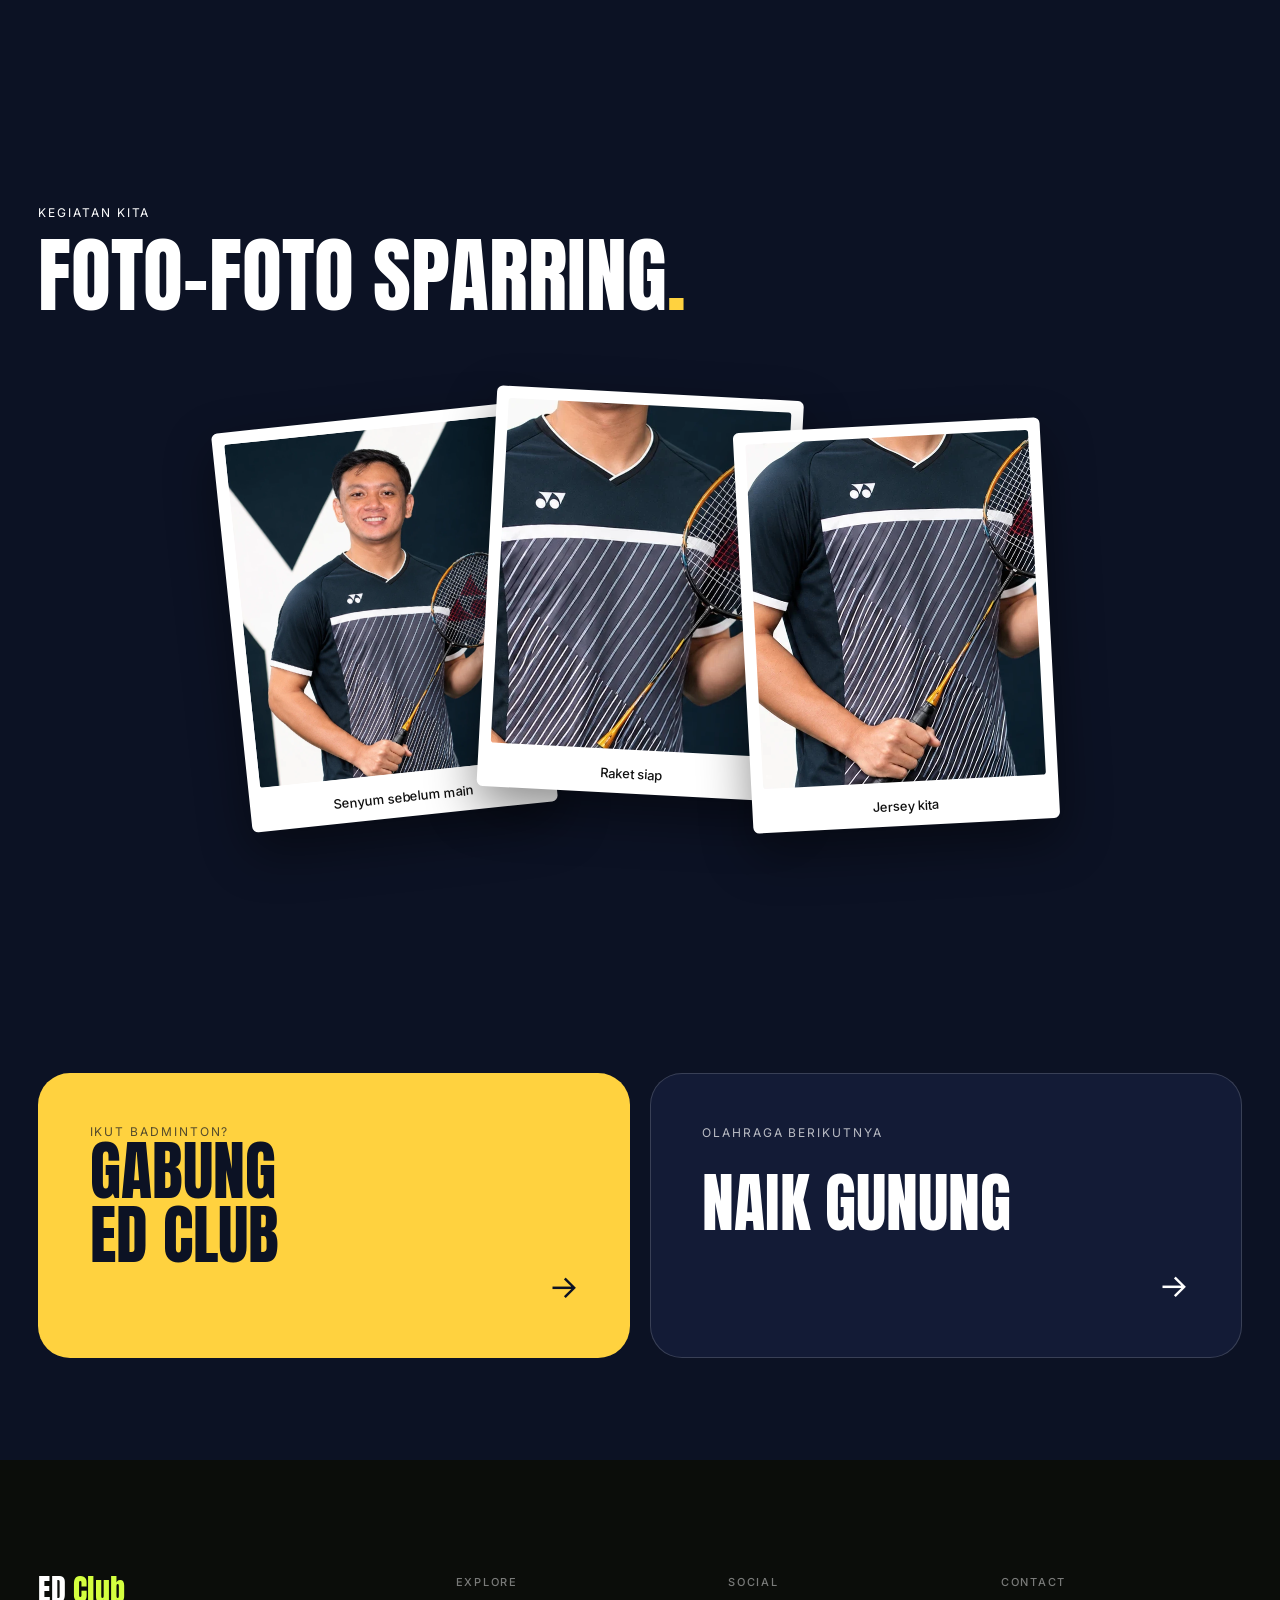
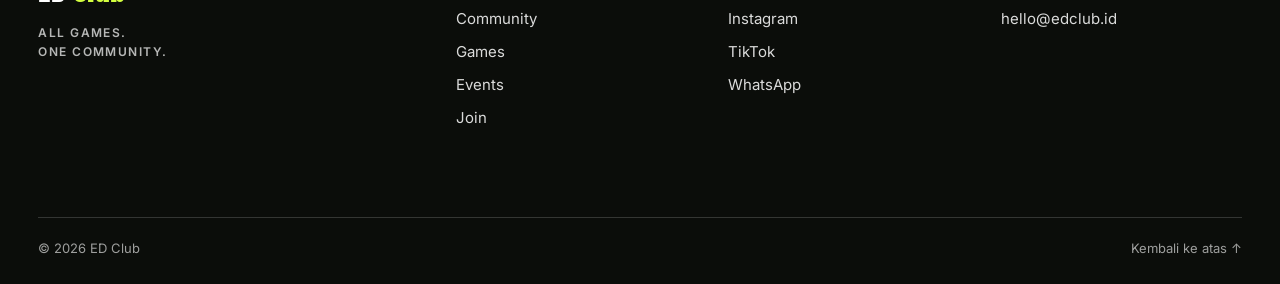
==== commit b0d14f77: "Add animated badminton rally between Filsa and Al on the badminton page Co-Authored-By: Claude Sonne" ====
--- a/badminton.html
+++ b/badminton.html
@@ -66,6 +66,50 @@
       <div class="bd-card"><figure class="shot" style="--pos:50% 25%"><img data-hero-img src="assets/images/badminton.webp" alt="Pemain badminton memegang raket sambil tersenyum" fetchpriority="high"></figure></div>
     </section>
 
+
+    <section class="sp-sec">
+      <span class="sp-eyebrow" data-reveal>Di lapangan</span>
+      <h2 class="sp-h2" data-reveal>Reli tanpa henti<em style="color:var(--acc);font-style:normal">.</em></h2>
+      <div class="bd-court" data-reveal>
+      <svg viewBox="0 -34 800 340" role="img" aria-label="Filsa dan Al bermain badminton di lapangan">
+        <defs>
+          <radialGradient id="bdGlow" cx="50%" cy="0%" r="80%"><stop offset="0" stop-color="#2a3f86" stop-opacity=".9"/><stop offset="1" stop-color="#0c1224" stop-opacity="0"/></radialGradient>
+          <linearGradient id="bdFloor" x1="0" y1="0" x2="0" y2="1"><stop offset="0" stop-color="#2f78d8"/><stop offset="1" stop-color="#143c7d"/></linearGradient>
+          <pattern id="bdNet" width="6" height="6" patternUnits="userSpaceOnUse"><path d="M0 0H6M0 0V6" stroke="rgba(255,255,255,.65)" stroke-width="1"/></pattern>
+        </defs>
+        <rect x="0" y="-34" width="800" height="340" fill="url(#bdGlow)"/>
+        <rect x="0" y="258" width="800" height="48" fill="url(#bdFloor)"/>
+        <line x1="0" y1="258" x2="800" y2="258" stroke="rgba(255,255,255,.55)" stroke-width="2"/>
+        <g fill="#fff" opacity=".9"><rect x="68" y="262" width="5" height="26" rx="2"/><rect x="232" y="262" width="4" height="22" rx="2"/><rect x="398" y="262" width="4" height="22" rx="2"/><rect x="564" y="262" width="4" height="22" rx="2"/><rect x="727" y="262" width="5" height="26" rx="2"/></g>
+        <rect x="396" y="148" width="8" height="112" fill="#dfe6ff"/>
+        <rect x="392" y="152" width="16" height="96" fill="url(#bdNet)" opacity=".9"/>
+        <rect x="390" y="146" width="20" height="7" rx="3" fill="#fff"/>
+        <g transform="translate(190,0)"><g>
+        <animateTransform attributeName="transform" type="translate" dur="3.2s" repeatCount="indefinite" values="0 0;0 -12;0 0;0 0" keyTimes="0;.05;.14;1"/>
+        <line x1="-8" y1="194" x2="-15" y2="254" stroke="#1b2a55" stroke-width="15" stroke-linecap="round"/><line x1="9" y1="194" x2="17" y2="254" stroke="#1b2a55" stroke-width="15" stroke-linecap="round"/>
+        <ellipse cx="-15" cy="257" rx="15" ry="6" fill="#fff"/><ellipse cx="18" cy="257" rx="15" ry="6" fill="#fff"/><rect x="-22" y="184" width="44" height="22" rx="8" fill="#1b2a55"/><line x1="-18" y1="136" x2="-31" y2="172" stroke="#3ee0ff" stroke-width="12" stroke-linecap="round"/><circle cx="-31" cy="173" r="6.5" fill="#e7a468"/>
+        <rect x="-24" y="122" width="48" height="72" rx="14" fill="#3ee0ff"/><rect x="-24" y="170" width="48" height="12" fill="#0b7fa0" opacity=".35"/>
+        <g transform="translate(14,134)"><g>
+          <animateTransform attributeName="transform" type="rotate" dur="3.2s" repeatCount="indefinite" values="30;80;-20;-20;-60;30" keyTimes="0;.06;.2;.85;.93;1"/>
+          <line x1="0" y1="0" x2="0" y2="-40" stroke="#3ee0ff" stroke-width="12" stroke-linecap="round"/><circle cx="0" cy="-41" r="7" fill="#e7a468"/>
+          <line x1="0" y1="-42" x2="0" y2="-62" stroke="#2a2a2a" stroke-width="5" stroke-linecap="round"/>
+          <ellipse cx="0" cy="-82" rx="15" ry="22" fill="rgba(255,255,255,.1)" stroke="#f1f1f1" stroke-width="4"/><line x1="-8" y1="-100" x2="-8" y2="-64" stroke="rgba(255,255,255,.45)" stroke-width="1"/><line x1="-2.5" y1="-100" x2="-2.5" y2="-64" stroke="rgba(255,255,255,.45)" stroke-width="1"/><line x1="3" y1="-100" x2="3" y2="-64" stroke="rgba(255,255,255,.45)" stroke-width="1"/><line x1="8.5" y1="-100" x2="8.5" y2="-64" stroke="rgba(255,255,255,.45)" stroke-width="1"/><line x1="-14" y1="-92" x2="14" y2="-92" stroke="rgba(255,255,255,.45)" stroke-width="1"/><line x1="-14" y1="-84" x2="14" y2="-84" stroke="rgba(255,255,255,.45)" stroke-width="1"/><line x1="-14" y1="-76" x2="14" y2="-76" stroke="rgba(255,255,255,.45)" stroke-width="1"/><line x1="-14" y1="-68" x2="14" y2="-68" stroke="rgba(255,255,255,.45)" stroke-width="1"/></g></g><image href="assets/images/bad-filsa.webp" x="-27.0" y="46" width="54" height="78" preserveAspectRatio="xMidYMid meet"/></g></g><g transform="translate(610,0) scale(-1,1)"><g>
+        <animateTransform attributeName="transform" type="translate" dur="3.2s" repeatCount="indefinite" values="0 0;0 0;0 -12;0 0;0 0" keyTimes="0;.48;.55;.64;1"/>
+        <line x1="-8" y1="194" x2="-15" y2="254" stroke="#e7a468" stroke-width="15" stroke-linecap="round"/><line x1="9" y1="194" x2="17" y2="254" stroke="#e7a468" stroke-width="15" stroke-linecap="round"/>
+        <ellipse cx="-15" cy="257" rx="15" ry="6" fill="#fff"/><ellipse cx="18" cy="257" rx="15" ry="6" fill="#fff"/><rect x="-22" y="184" width="44" height="22" rx="8" fill="#ffffff"/><line x1="-18" y1="136" x2="-31" y2="172" stroke="#e7a468" stroke-width="12" stroke-linecap="round"/><circle cx="-31" cy="173" r="6.5" fill="#e7a468"/>
+        <rect x="-24" y="122" width="48" height="72" rx="14" fill="#ffd23f"/><rect x="-24" y="170" width="48" height="12" fill="#a37a00" opacity=".35"/>
+        <g transform="translate(14,134)"><g>
+          <animateTransform attributeName="transform" type="rotate" dur="3.2s" repeatCount="indefinite" values="-20;-60;30;80;-20;-20" keyTimes="0;.4;.5;.56;.7;1"/>
+          <line x1="0" y1="0" x2="0" y2="-40" stroke="#e7a468" stroke-width="12" stroke-linecap="round"/><circle cx="0" cy="-41" r="7" fill="#e7a468"/>
+          <line x1="0" y1="-42" x2="0" y2="-62" stroke="#2a2a2a" stroke-width="5" stroke-linecap="round"/>
+          <ellipse cx="0" cy="-82" rx="15" ry="22" fill="rgba(255,255,255,.1)" stroke="#f1f1f1" stroke-width="4"/><line x1="-8" y1="-100" x2="-8" y2="-64" stroke="rgba(255,255,255,.45)" stroke-width="1"/><line x1="-2.5" y1="-100" x2="-2.5" y2="-64" stroke="rgba(255,255,255,.45)" stroke-width="1"/><line x1="3" y1="-100" x2="3" y2="-64" stroke="rgba(255,255,255,.45)" stroke-width="1"/><line x1="8.5" y1="-100" x2="8.5" y2="-64" stroke="rgba(255,255,255,.45)" stroke-width="1"/><line x1="-14" y1="-92" x2="14" y2="-92" stroke="rgba(255,255,255,.45)" stroke-width="1"/><line x1="-14" y1="-84" x2="14" y2="-84" stroke="rgba(255,255,255,.45)" stroke-width="1"/><line x1="-14" y1="-76" x2="14" y2="-76" stroke="rgba(255,255,255,.45)" stroke-width="1"/><line x1="-14" y1="-68" x2="14" y2="-68" stroke="rgba(255,255,255,.45)" stroke-width="1"/></g></g><image href="assets/images/bad-al.webp" x="-31.0" y="46" width="62" height="78" preserveAspectRatio="xMidYMid meet"/></g></g>
+        <g><circle r="4.5" fill="#fff"/><path d="M-4 0 L-22 -10 L-22 10Z" fill="rgba(255,255,255,.92)" stroke="#d7d7d7" stroke-width="1"/><path d="M-10 -4 L-10 4 M-16 -7 L-16 7" stroke="#cfcfcf" stroke-width="1"/>
+        <animateMotion id="s1" dur="1.6s" begin="0s;s2.end" fill="freeze" rotate="auto" path="M245 63 Q 400 -72 555 63" calcMode="spline" keyTimes="0;1" keySplines=".35 .1 .65 .9"/>
+        <animateMotion id="s2" dur="1.6s" begin="s1.end" fill="freeze" rotate="auto" path="M555 63 Q 400 -72 245 63" calcMode="spline" keyTimes="0;1" keySplines=".35 .1 .65 .9"/></g>
+        <g transform="translate(190,-6)"><rect x="-44.5" y="-17" width="89" height="32" rx="16" fill="#3ee0ff"/><path d="M-6 15 L0 24 L6 15Z" fill="#3ee0ff"/><text text-anchor="middle" y="6" font-family="Inter,sans-serif" font-size="19" font-weight="700" fill="#0c1224">Filsa</text></g><g transform="translate(610,-6)"><rect x="-25.0" y="-17" width="50" height="32" rx="16" fill="#ffd23f"/><path d="M-6 15 L0 24 L6 15Z" fill="#ffd23f"/><text text-anchor="middle" y="6" font-family="Inter,sans-serif" font-size="19" font-weight="700" fill="#0c1224">Al</text></g>
+      </svg>
+      </div>
+    </section>
     <section class="sp-sec">
       <span class="sp-eyebrow" data-reveal>Aturan singkat</span>
       <h2 class="sp-h2" data-reveal>Hitung poinnya,<br>gampang kok.</h2>
--- a/sport.css
+++ b/sport.css
@@ -191,7 +191,7 @@
 .gn-title .line__in { transition-delay: var(--d); }
 .gn-title em { font-style: normal; color: var(--acc); }
 .gn-hero .sp-lead { margin-top: 20px; }
-.gn-elev { margin-top: clamp(28px, 4vw, 56px); position: relative; }
+.gn-elev { margin-top: clamp(84px, 9vw, 124px); position: relative; }
 .gn-elev svg { width: 100%; height: auto; overflow: visible; }
 .gn-elev .area { fill: url(#gnfade); opacity: .9; }
 .gn-elev .base { fill: none; stroke: var(--line); stroke-width: 2; stroke-dasharray: 6 8; }
@@ -234,7 +234,7 @@
 .sp-sepeda .sp-eyebrow, .sp-sepeda .sp-lead { color: var(--fg); }
 .sp-sepeda .sp-back:hover { color: #0a7f98; }
 .sd-hero { position: relative; min-height: 100svh; overflow: hidden; display: grid; grid-template-columns: 1.1fr .9fr; align-items: center; gap: 24px; padding: 120px var(--gutter) 190px; background: linear-gradient(180deg, #8fdcf0 0%, #d9f2f7 70%); }
-.sd-hero > div:not(.sd-road):not(.sd-bike) { position: relative; z-index: 2; }
+.sd-hero > div:not(.sd-road):not(.sd-pack) { position: relative; z-index: 2; }
 .sd-cloud { z-index: 1; position: absolute; height: 54px; border-radius: 60px; background: #fff; opacity: .85; animation: sd-cloud 40s linear infinite; }
 .sd-cloud::before, .sd-cloud::after { content: ''; position: absolute; background: #fff; border-radius: 50%; }
 .sd-cloud::before { width: 60px; height: 60px; left: 18%; top: -26px; } .sd-cloud::after { width: 44px; height: 44px; left: 52%; top: -18px; }
@@ -252,10 +252,21 @@
 .sd-road { position: absolute; left: 0; right: 0; bottom: 0; height: 120px; background: #1d3c46; }
 .sd-road::before { content: ''; position: absolute; left: 0; right: 0; top: 50%; border-top: 5px dashed rgba(255,255,255,.7); animation: sd-dash 1s linear infinite; }
 @keyframes sd-dash { to { transform: translateX(-60px); } }
-.sd-bike { position: absolute; bottom: 92px; left: 0; width: 170px; animation: sd-ride 14s linear infinite; }
-.sd-bike svg { width: 100%; height: auto; overflow: visible; }
-.sd-bike .wheel { transform-box: fill-box; transform-origin: center; animation: sd-spin .8s linear infinite; }
-@keyframes sd-ride { from { transform: translateX(-220px); } to { transform: translateX(calc(100vw + 40px)); } }
+.sd-pack { position: absolute; bottom: 92px; left: 0; width: 0; height: 0; z-index: 3; animation: sd-ride 17s linear infinite; }
+.sd-rider { position: absolute; bottom: 0; width: 250px; }
+.sd-rider svg { display: block; width: 100%; height: auto; overflow: visible; }
+.sd-rider .wheel { transform-box: fill-box; transform-origin: center; animation: sd-spin .8s linear infinite; }
+.sd-rider--lead { left: 0; animation: sd-bob .8s ease-in-out infinite; }
+.sd-rider--chase { left: -340px; animation: sd-chase 6s ease-in-out infinite; }
+.sd-rider--chase::before {
+  content: ''; position: absolute; left: -46px; top: 36%; width: 40px; height: 22px;
+  background: repeating-linear-gradient(180deg, rgba(6,50,61,.55) 0 3px, transparent 3px 9px); border-radius: 3px;
+  animation: sd-lines .35s linear infinite;
+}
+@keyframes sd-ride { from { transform: translateX(-640px); } to { transform: translateX(calc(100vw + 60px)); } }
+@keyframes sd-chase { 0%, 100% { transform: translateX(0); } 50% { transform: translateX(125px); } }
+@keyframes sd-bob { 0%, 100% { transform: translateY(0); } 50% { transform: translateY(-5px); } }
+@keyframes sd-lines { from { opacity: .9; transform: translateX(0); } to { opacity: 0; transform: translateX(-16px); } }
 .sd-styles { display: flex; gap: 18px; overflow-x: auto; scroll-snap-type: x mandatory; scrollbar-width: none; margin-top: 32px; padding: 6px 2px 14px; }
 .sd-styles::-webkit-scrollbar { display: none; }
 .sd-style { flex: none; width: clamp(260px, 30vw, 380px); scroll-snap-align: start; padding: 34px; border-radius: 30px; background: var(--card); box-shadow: 0 14px 40px rgba(6,50,61,.12); transition: transform .5s var(--ease); }
@@ -448,3 +459,112 @@
 .sport--cut::after { z-index: 1; background: linear-gradient(0deg, rgba(3,32,56,.85), transparent 42%); }
 .sport--cut h3, .sport--cut p { position: relative; z-index: 2; }
 .sport--cut .tag--glass { z-index: 2; }
+
+@media (max-width: 900px) { .sd-rider { width: 190px; } .sd-rider--chase { left: -260px; } .sd-pack { bottom: 82px; } @keyframes sd-chase { 0%, 100% { transform: translateX(0); } 50% { transform: translateX(80px); } } }
+
+/* ===== BILLIARD: meja hijau, kuningan ===== */
+body.sp-billiard { --bg: #06150f; --fg: #f4efe2; --acc: #e0b45a; --on-acc: #06150f; --line: rgba(244,239,226,.2); --card: #0d2a1e; }
+.bl-hero { position: relative; min-height: 100svh; padding: 118px var(--gutter) 70px; display: flex; flex-direction: column; justify-content: center; gap: clamp(22px, 4vw, 44px); background: radial-gradient(80% 60% at 50% 0%, #14452f, var(--bg)); overflow: hidden; }
+.bl-head { display: flex; justify-content: space-between; align-items: flex-end; gap: 28px; flex-wrap: wrap; }
+.bl-title { font-family: 'Anton', sans-serif; text-transform: uppercase; font-weight: 400; font-size: clamp(66px, 12vw, 190px); line-height: .9; }
+.bl-title .line__in { transition-delay: var(--d); }
+.bl-title em { font-style: normal; color: var(--acc); }
+.bl-head .sp-lead { max-width: 26em; }
+.bl-frame {
+  position: relative; width: 100%; max-width: 1120px; margin: 0 auto; aspect-ratio: 2 / 1; border-radius: 28px;
+  background: linear-gradient(145deg, #6b4527, #2e1b0e); box-shadow: 0 40px 80px rgba(0,0,0,.55), inset 0 2px 0 rgba(255,255,255,.14);
+  opacity: 0; transform: translateY(60px) scale(.96); transition: transform 1.4s var(--ease) 1s, opacity .9s 1s;
+}
+body:not(.is-loading) .bl-frame { opacity: 1; transform: none; }
+.bl-felt { position: absolute; inset: 3.6%; border-radius: 14px; background: radial-gradient(120% 120% at 50% 35%, #25a566, #0f6a3f 60%, #0a4a2c); box-shadow: inset 0 0 50px rgba(0,0,0,.5); }
+.bl-felt canvas { position: absolute; inset: 0; width: 100%; height: 100%; }
+.bl-diamonds i { position: absolute; width: 8px; height: 8px; background: var(--acc); transform: rotate(45deg); opacity: .8; }
+.bl-types { display: grid; grid-template-columns: repeat(3, 1fr); gap: 16px; margin-top: clamp(28px, 4vw, 56px); }
+.bl-type { padding: 32px; border-radius: 28px; background: var(--card); border: 1px solid var(--line); position: relative; overflow: hidden; transition: transform .5s var(--ease), border-color .4s; }
+.bl-type:hover { transform: translateY(-8px); border-color: var(--acc); }
+.bl-type .ball { position: absolute; right: -24px; top: -24px; width: 130px; height: 130px; border-radius: 50%; display: grid; place-items: center; font-family: 'Anton', sans-serif; font-size: 56px; color: #111; background: radial-gradient(circle at 35% 30%, #fff, var(--bc) 60%, #000 140%); transition: transform .8s var(--ease); }
+.bl-type:hover .ball { transform: rotate(40deg) scale(1.1); }
+.bl-type small { font-size: 11px; letter-spacing: .16em; text-transform: uppercase; opacity: .6; }
+.bl-type h3 { font-family: 'Anton', sans-serif; font-weight: 400; text-transform: uppercase; font-size: clamp(34px, 4vw, 54px); margin: 90px 0 10px; line-height: 1; }
+.bl-type p { font-size: 15px; line-height: 1.6; opacity: .78; }
+.bl-tips { list-style: none; margin-top: clamp(28px, 4vw, 56px); border-top: 1px solid var(--line); counter-reset: tip; }
+.bl-tips li { counter-increment: tip; display: grid; grid-template-columns: 90px 1fr; gap: 20px; align-items: baseline; padding: 26px 0; border-bottom: 1px solid var(--line); font-size: clamp(17px, 1.8vw, 22px); }
+.bl-tips li::before { content: '0' counter(tip); font-family: 'Anton', sans-serif; font-size: 38px; color: var(--acc); line-height: 1; }
+.bl-tips li span { grid-column: 2; opacity: .65; font-size: 15px; display: block; line-height: 1.5; margin-top: -10px; }
+@media (max-width: 900px) { .bl-types { grid-template-columns: 1fr; } .bl-tips li { grid-template-columns: 60px 1fr; } }
+
+/* Kartu billiard di grid olahraga (ilustrasi, belum ada foto) */
+.sport--art .sport__art { position: absolute; right: -8%; top: 10%; width: 92%; z-index: -1; transition: transform .9s var(--ease); }
+.sport--art:hover .sport__art { transform: rotate(-8deg) scale(1.06); }
+.sport--art::after { background: linear-gradient(0deg, rgba(2,22,14,.8), transparent 55%); }
+
+.bl-gal { display: grid; grid-template-columns: 1.3fr 1fr 1fr; grid-template-rows: 280px 280px; gap: 16px; margin-top: 32px; }
+.bl-gal .shot { border-radius: 24px; border: 2px solid rgba(224,180,90,.55); box-shadow: 0 16px 36px rgba(0,0,0,.4); }
+.bl-gal .shot:nth-child(1) { grid-row: span 2; }
+.bl-gal .shot:nth-child(4) { grid-column: 2 / span 2; }
+@media (max-width: 820px) { .bl-gal { grid-template-columns: 1fr 1fr; grid-template-rows: 220px 220px 220px; } .bl-gal .shot:nth-child(1) { grid-row: auto; grid-column: span 2; } .bl-gal .shot:nth-child(4) { grid-column: auto; } }
+
+/* Balapan dua perenang di lintasan */
+.rn-race-sec { padding-bottom: 0; }
+.rn-pool { position: relative; isolation: isolate; overflow: hidden; margin-top: clamp(24px, 4vw, 48px); height: clamp(260px, 30vw, 340px); border-radius: 28px; background: #0a77b5 url('assets/images/kolam.webp') center / cover; box-shadow: 0 24px 60px rgba(0,20,40,.45); }
+.rn-pool::before { content: ''; position: absolute; inset: 0; z-index: -2; background: linear-gradient(180deg, rgba(5,42,68,.1), rgba(5,42,68,.45)); }
+.rn-pool .rn-caustic { z-index: -1; inset: -30%; }
+.rn-pool .rope { position: absolute; left: 0; right: 0; height: 10px; z-index: 1; border-radius: 6px; box-shadow: 0 6px 12px rgba(0,0,0,.25); background: repeating-linear-gradient(90deg, #ff6a3d 0 18px, #fff 18px 36px, #3ee0ff 36px 54px, #fff 54px 72px); animation: rn-lane 12s linear infinite; }
+.rn-pool .rope--1 { top: 0; } .rn-pool .rope--2 { top: calc(50% - 5px); } .rn-pool .rope--3 { bottom: 0; }
+.lane-tag { position: absolute; left: 16px; z-index: 4; padding: 5px 12px; border-radius: 999px; font-size: 11px; font-weight: 600; letter-spacing: .1em; text-transform: uppercase; background: rgba(5,42,68,.6); backdrop-filter: blur(8px); -webkit-backdrop-filter: blur(8px); }
+.lane-tag--1 { top: 18px; } .lane-tag--2 { bottom: 18px; }
+.swimmer { position: absolute; z-index: 3; width: clamp(190px, 22vw, 270px); left: -280px; animation: rn-swim 11s linear infinite; }
+.swimmer svg { display: block; width: 100%; height: auto; overflow: visible; filter: drop-shadow(0 8px 10px rgba(0,30,60,.35)); }
+.swimmer--1 { top: calc(25% - clamp(44px, 5vw, 62px)); animation-duration: 12s; }
+.swimmer--2 { top: calc(75% - clamp(44px, 5vw, 62px)); animation-duration: 10s; animation-timing-function: cubic-bezier(.45,.05,.55,.95); animation-delay: -2s; }
+.swimmer .arm { transform-origin: 112px 58px; animation: rn-stroke 1s linear infinite; }
+.swimmer .arm--b { animation-delay: -.5s; }
+.swimmer .kick circle { transform-box: fill-box; transform-origin: center; animation: rn-splash .5s ease-out infinite; }
+.swimmer .kick circle:nth-child(2) { animation-delay: -.17s; } .swimmer .kick circle:nth-child(3) { animation-delay: -.33s; }
+.swimmer svg image { animation: rn-bob .5s ease-in-out infinite alternate; }
+@keyframes rn-swim { from { left: -280px; } to { left: 100%; } }
+@keyframes rn-stroke { from { transform: rotate(180deg); } to { transform: rotate(540deg); } }
+@keyframes rn-splash { from { transform: scale(.4); opacity: 1; } to { transform: scale(1.5) translateY(-6px); opacity: 0; } }
+@keyframes rn-bob { from { transform: translateY(0); } to { transform: translateY(-3px); } }
+@media (max-width: 700px) { .swimmer { width: 150px; } .swimmer--1 { top: calc(25% - 38px); } .swimmer--2 { top: calc(75% - 38px); } .lane-tag { display: none; } }
+@media (prefers-reduced-motion: reduce) { .swimmer { animation: none !important; left: 40%; } }
+
+/* Dua pendaki menanjak di profil jalur */
+.gn-hiker { position: absolute; left: 0; top: 0; z-index: 3; width: clamp(58px, 6.6vw, 88px); transform: translate(-50%, -100%); opacity: 0; transition: opacity .6s; pointer-events: none; will-change: left, top; }
+.gn-hiker.is-on { opacity: 1; }
+.gn-hiker__name { display: block; width: max-content; margin: 0 auto 4px; padding: 3px 11px; border-radius: 999px; font-size: 12px; font-weight: 700; letter-spacing: .02em; background: var(--acc); color: var(--on-acc); position: relative; box-shadow: 0 4px 12px rgba(0,0,0,.35); }
+.gn-hiker__name::after { content: ''; position: absolute; left: 50%; bottom: -4px; width: 8px; height: 8px; background: var(--acc); transform: translateX(-50%) rotate(45deg); }
+.gn-hiker--ode .gn-hiker__name { background: #8fc8ff; } .gn-hiker--ode .gn-hiker__name::after { background: #8fc8ff; }
+.gn-hiker__fig { transform-origin: 50% 100%; transition: transform .25s linear; }
+.gn-hiker svg { display: block; width: 100%; height: auto; overflow: visible; filter: drop-shadow(0 6px 8px rgba(0,0,0,.4)); animation: gn-bob .5s ease-in-out infinite alternate; }
+.gn-hiker .leg { transform-origin: 43px 100px; animation: gn-step .5s ease-in-out infinite alternate; }
+.gn-hiker .leg--b { animation-direction: alternate-reverse; }
+.gn-hiker .pole { transform-origin: 26px 80px; animation: gn-pole .5s ease-in-out infinite alternate; }
+.gn-hiker.is-top .gn-hiker__fig { animation: gn-cheer .5s ease-in-out infinite alternate; }
+@keyframes gn-bob { from { transform: translateY(0); } to { transform: translateY(-4px); } }
+@keyframes gn-step { from { transform: rotate(-24deg); } to { transform: rotate(24deg); } }
+@keyframes gn-pole { from { transform: rotate(-8deg); } to { transform: rotate(10deg); } }
+@keyframes gn-cheer { from { translate: 0 0; } to { translate: 0 -12px; } }
+@media (prefers-reduced-motion: reduce) { .gn-hiker svg, .gn-hiker .leg, .gn-hiker .pole { animation: none; } }
+
+.gn-pt:last-of-type { margin-left: -70px; }
+
+.swimmer__name { position: absolute; left: 54%; top: 72%; transform: translateX(-50%); padding: 3px 12px; border-radius: 999px; white-space: nowrap; font-size: 12px; font-weight: 700; letter-spacing: .02em; background: var(--acc); color: var(--on-acc); box-shadow: 0 4px 12px rgba(0,0,0,.35); }
+.swimmer--2 .swimmer__name { background: #ffd23f; color: #3a2a00; }
+@media (max-width: 700px) { .swimmer__name { font-size: 11px; padding: 2px 9px; } }
+
+/* Dua orang angkat beban */
+.gm-lift { display: grid; grid-template-columns: 1fr 1fr; gap: 28px; margin-top: 32px; }
+.gm-stage { position: relative; overflow: hidden; background: #111; border: 3px solid #fff; box-shadow: 10px 10px 0 var(--acc); padding: 18px 18px 22px; }
+.gm-stage--b { box-shadow: 10px 10px 0 var(--lime); }
+.gm-stage__top { display: flex; justify-content: space-between; align-items: center; font-family: 'Anton', sans-serif; text-transform: uppercase; font-size: clamp(20px, 2.4vw, 30px); line-height: 1; }
+.gm-stage__rep { font-family: 'Inter', sans-serif; font-size: 12px; letter-spacing: .14em; opacity: .75; }
+.gm-stage__rep b { font-family: 'Anton', sans-serif; font-weight: 400; font-size: 28px; letter-spacing: 0; color: var(--lime); margin-left: 6px; }
+.gm-stage svg { display: block; width: 100%; height: auto; max-height: 360px; margin-top: 6px; }
+.gm-stage__name { position: absolute; left: 50%; bottom: 16px; transform: translateX(-50%); padding: 6px 16px; background: #fff; color: #0a0a0a; font-size: 14px; font-weight: 700; border: 3px solid #0a0a0a; box-shadow: 5px 5px 0 var(--acc); white-space: nowrap; }
+.gm-stage__name--b { box-shadow: 5px 5px 0 var(--lime); }
+@media (max-width: 820px) { .gm-lift { grid-template-columns: 1fr; } }
+
+/* Dua pemain badminton di lapangan */
+.bd-court { margin-top: clamp(24px, 4vw, 48px); border-radius: 28px; overflow: hidden; background: linear-gradient(180deg, #0f1a3a, #0a1022); border: 1px solid var(--line); box-shadow: 0 24px 60px rgba(0,0,0,.45); padding: clamp(8px, 2vw, 24px) clamp(8px, 2vw, 24px) 0; }
+.bd-court svg { display: block; width: 100%; height: auto; }
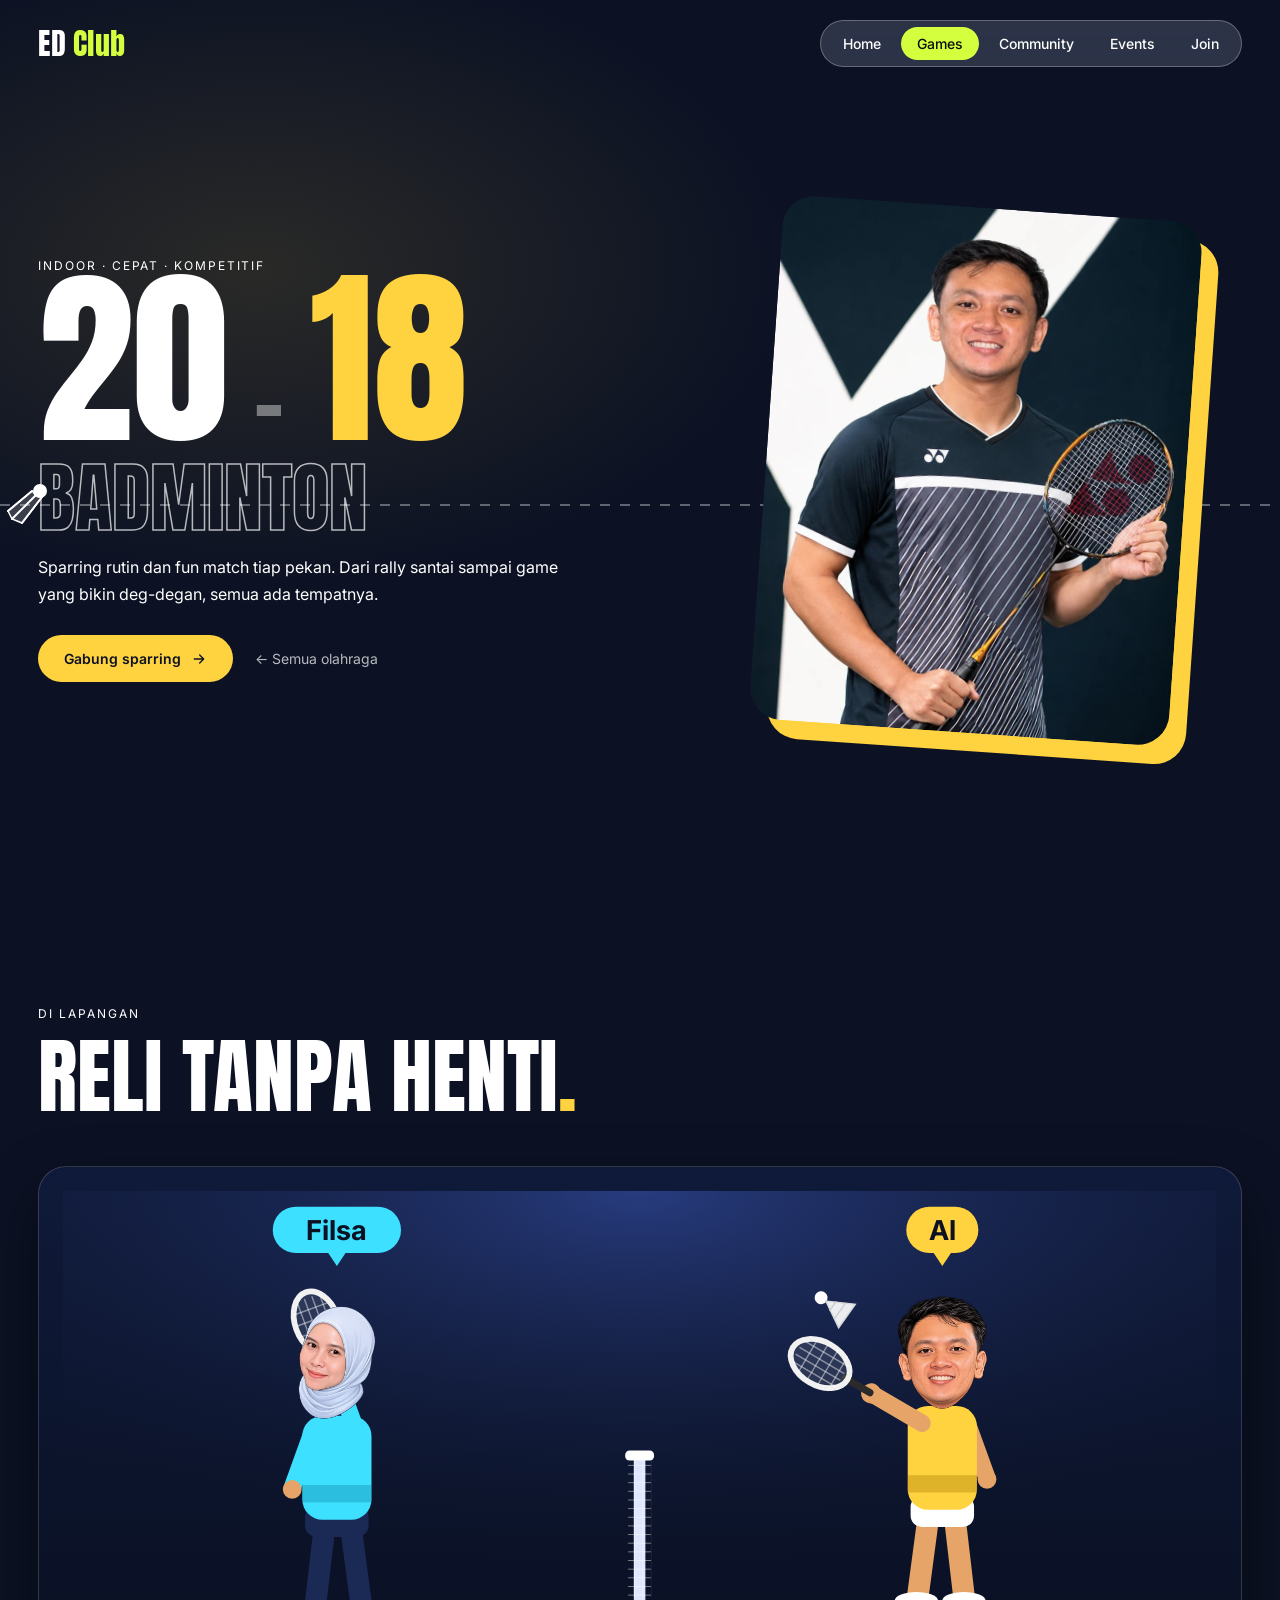
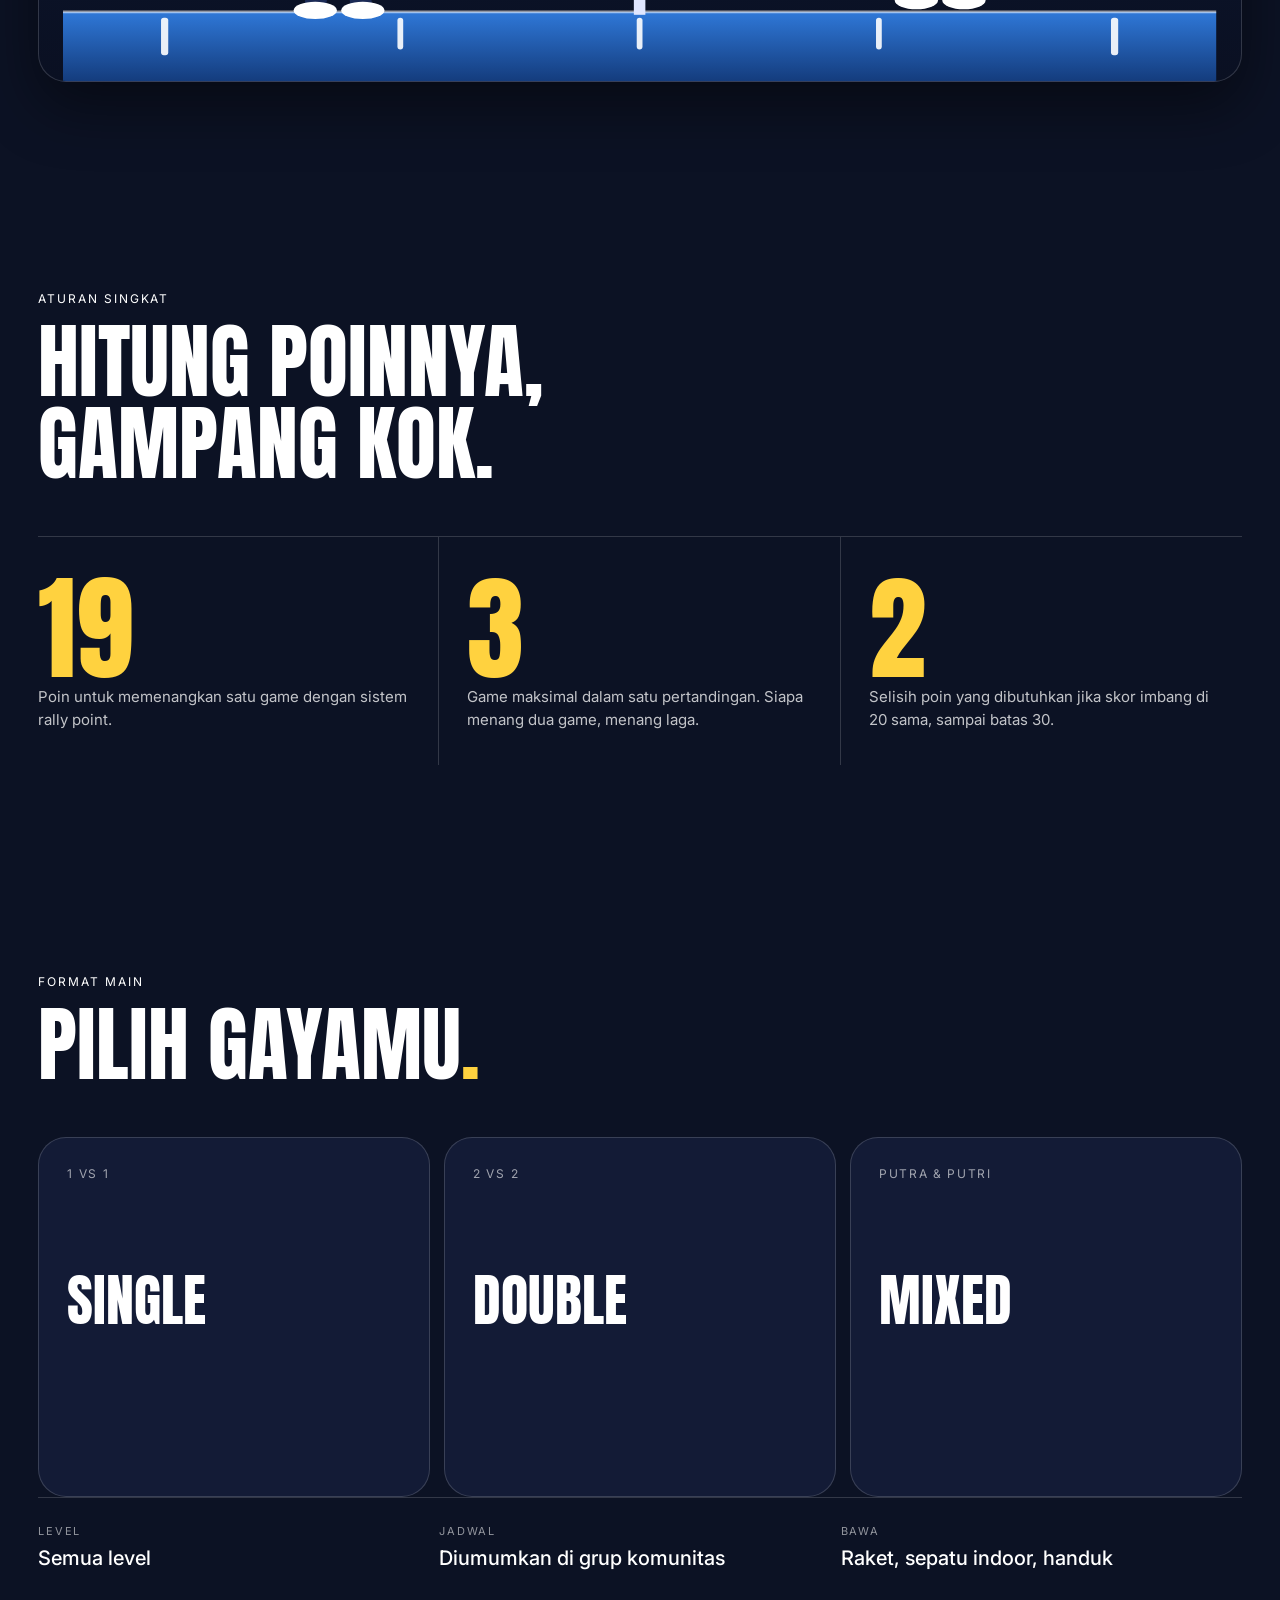
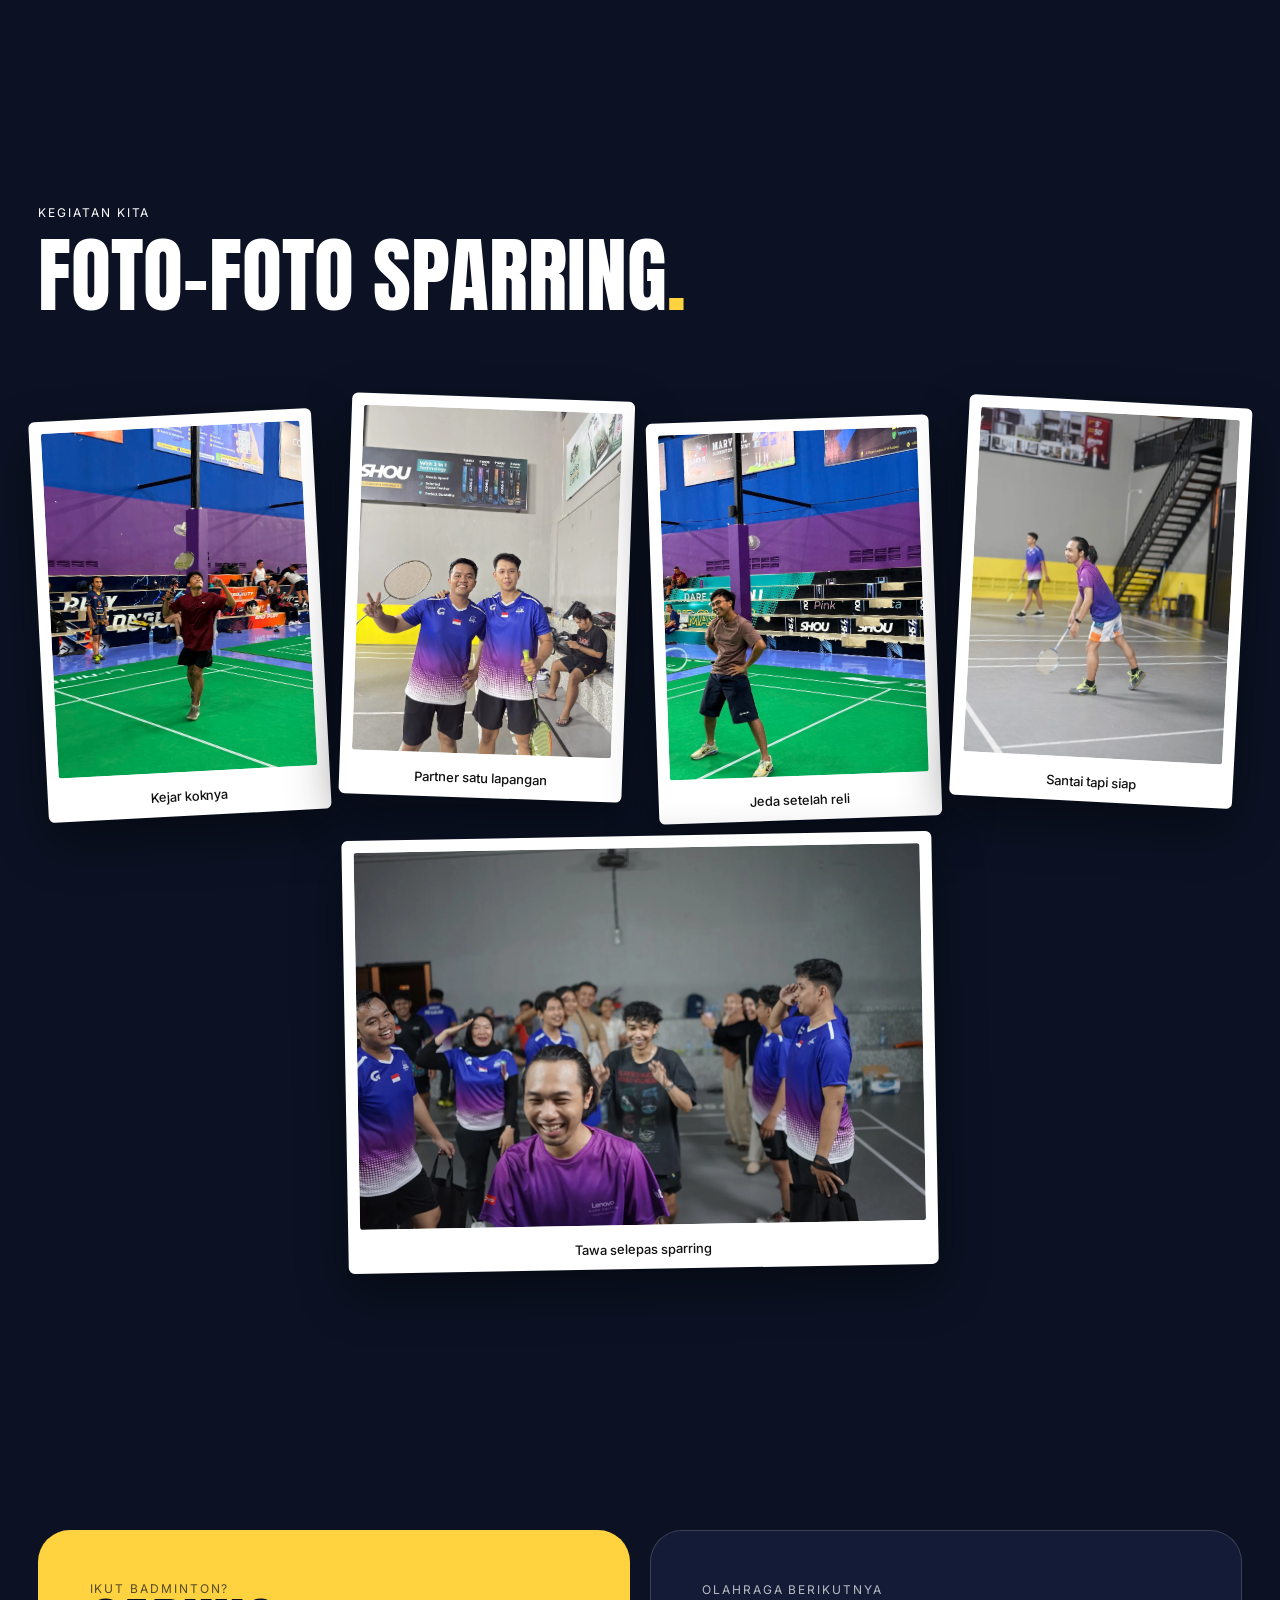
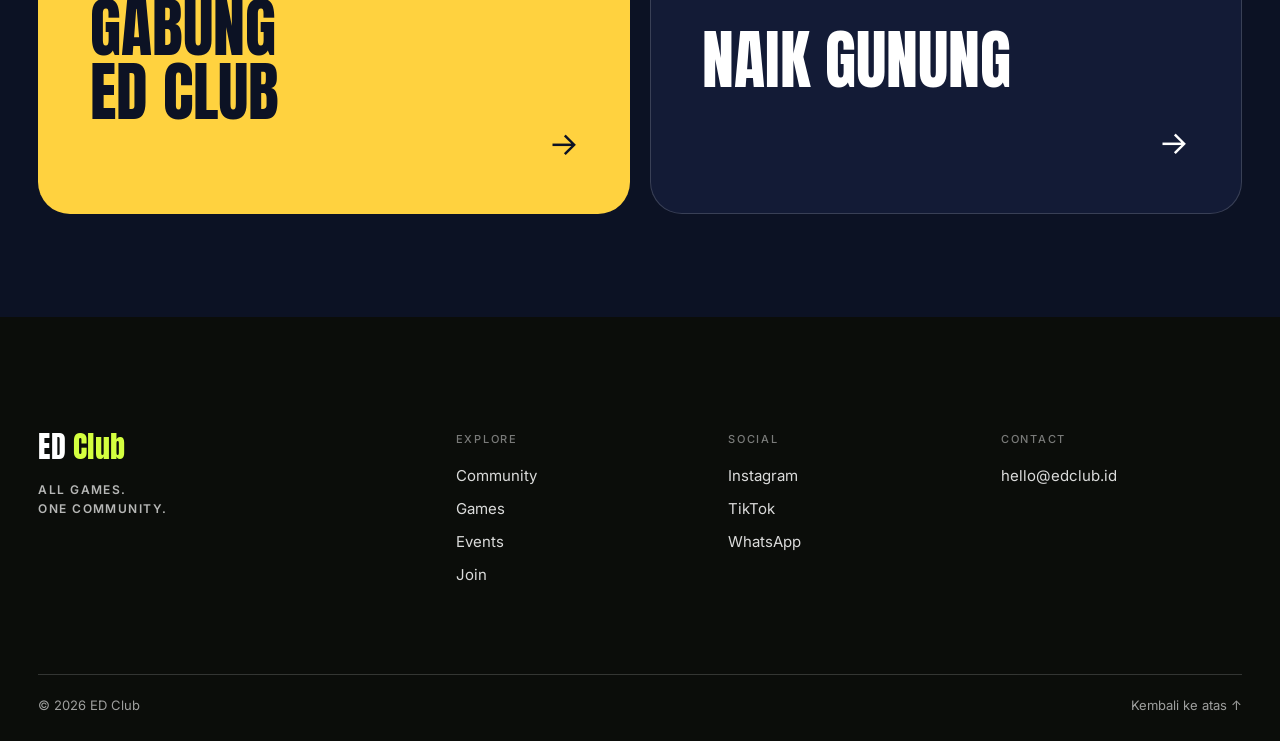
==== commit bc67b951: "Mas Robby now swims carrying a passenger on his back Co-Authored-By: Claude Sonnet 5.5 <noreply@anth" ====
--- a/badminton.html
+++ b/badminton.html
@@ -139,9 +139,11 @@
       <span class="sp-eyebrow" data-reveal>Kegiatan kita</span>
       <h2 class="sp-h2" data-reveal>Foto-foto sparring<em style="color:var(--acc);font-style:normal">.</em></h2>
       <div class="bd-polas" data-reveal>
-        <figure class="bd-pola" style="--r:-6deg;--y:10px"><figure class="shot" style="--pos:50% 25%;--zoom:1"><img src="assets/images/badminton.webp" alt="Kegiatan ED Club" loading="lazy"></figure><span>Senyum sebelum main</span></figure>
-        <figure class="bd-pola" style="--r:3deg;--y:-14px"><figure class="shot" style="--pos:70% 60%;--zoom:1.8"><img src="assets/images/badminton.webp" alt="Kegiatan ED Club" loading="lazy"></figure><span>Raket siap</span></figure>
-        <figure class="bd-pola" style="--r:-3deg;--y:18px"><figure class="shot" style="--pos:40% 80%;--zoom:1.6"><img src="assets/images/badminton.webp" alt="Kegiatan ED Club" loading="lazy"></figure><span>Jersey kita</span></figure>
+        <figure class="bd-pola" style="--r:-3deg;--y:8px"><div class="shot" style="--pos:50% 58%"><img src="assets/images/badminton-sparring-01.webp" alt="Pemain ED Club bersiap melakukan pukulan di lapangan badminton" width="1250" height="1666" loading="lazy"></div><span>Kejar koknya</span></figure>
+        <figure class="bd-pola" style="--r:2deg;--y:-10px"><div class="shot" style="--pos:50% 58%"><img src="assets/images/badminton-sparring-02.webp" alt="Dua pemain badminton ED Club berfoto bersama dengan raket" width="1250" height="1666" loading="lazy"></div><span>Partner satu lapangan</span></figure>
+        <figure class="bd-pola" style="--r:-2deg;--y:12px"><div class="shot" style="--pos:50% 58%"><img src="assets/images/badminton-sparring-03.webp" alt="Pemain ED Club tersenyum di tengah lapangan badminton" width="1250" height="1666" loading="lazy"></div><span>Jeda setelah reli</span></figure>
+        <figure class="bd-pola" style="--r:3deg;--y:-6px"><div class="shot" style="--pos:50% 62%"><img src="assets/images/badminton-sparring-04.webp" alt="Pemain ED Club berjalan santai dengan raket di lapangan" width="1110" height="1666" loading="lazy"></div><span>Santai tapi siap</span></figure>
+        <figure class="bd-pola bd-pola--wide" style="--r:-1deg;--y:4px"><div class="shot" style="--pos:50% 50%"><img src="assets/images/badminton-sparring-05.webp" alt="Anggota ED Club tertawa bersama setelah sesi badminton" width="1800" height="1200" loading="lazy"></div><span>Tawa selepas sparring</span></figure>
       </div>
     </section>
 
--- a/style.css
+++ b/style.css
@@ -154,10 +154,6 @@
 }
 .card--glass p { font-size: 15px; line-height: 1.5; }
 .card__foot { display: flex; align-items: center; justify-content: space-between; margin-top: 26px; }
-.stat { text-align: right; }
-.stat strong { font-family: 'Anton', sans-serif; font-size: 34px; font-weight: 400; line-height: 1; display: block; }
-.stat strong::after { content: '+'; color: var(--lime); }
-.stat span { font-size: 12px; opacity: .8; }
 
 .arrow {
   width: 44px; height: 44px; border-radius: 50%;
--- a/sport.css
+++ b/sport.css
@@ -158,10 +158,11 @@
 .bd-format p { font-size: 15px; line-height: 1.6; max-width: 26em; opacity: 0; transform: translateY(14px); transition: opacity .5s .1s, transform .6s var(--ease) .1s; }
 .bd-format:hover p, .bd-format:focus-within p { opacity: .9; transform: none; }
 .bd-format small { font-size: 12px; letter-spacing: .14em; text-transform: uppercase; opacity: .6; }
-.bd-polas { position: relative; display: flex; justify-content: center; gap: 0; margin-top: 60px; padding: 30px 0 60px; }
-.bd-pola { width: clamp(180px, 24vw, 320px); padding: 12px 12px 44px; background: #fff; border-radius: 6px; box-shadow: 0 20px 50px rgba(0,0,0,.45); margin-left: clamp(-60px, -4vw, -20px); transform: rotate(var(--r)) translateY(var(--y, 0)); transition: transform .7s var(--ease); position: relative; color: #111; }
-.bd-pola:first-child { margin-left: 0; }
-.bd-pola .shot { aspect-ratio: .82; border-radius: 3px; }
+.bd-polas { position: relative; display: grid; grid-template-columns: repeat(4, minmax(0, 1fr)); gap: 24px; margin-top: 60px; padding: 30px 0 60px; }
+.bd-pola { width: 100%; padding: 12px 12px 44px; background: #fff; border-radius: 6px; box-shadow: 0 20px 50px rgba(0,0,0,.45); transform: rotate(var(--r)) translateY(var(--y, 0)); transition: transform .7s var(--ease); position: relative; color: #111; }
+.bd-pola .shot { aspect-ratio: .75; border-radius: 3px; }
+.bd-pola--wide { grid-column: 2 / span 2; }
+.bd-pola--wide .shot { aspect-ratio: 1.5; }
 .bd-pola:hover { transform: rotate(0) translateY(-22px) scale(1.06); z-index: 5; }
 .bd-pola span { position: absolute; left: 0; right: 0; bottom: 12px; text-align: center; font-size: 13px; font-weight: 500; }
 @media (max-width: 900px) {
@@ -172,9 +173,11 @@
   .bd-formats { flex-direction: column; height: auto; }
   .bd-format { flex: none !important; min-height: 190px; }
   .bd-format p { opacity: .9; transform: none; }
-  .bd-polas { flex-wrap: wrap; gap: 20px; }
-  .bd-pola { margin-left: 0 !important; transform: rotate(var(--r)); }
-}
+  .bd-polas { grid-template-columns: repeat(2, minmax(0, 1fr)); gap: 24px; }
+  .bd-pola { transform: rotate(var(--r)); }
+  .bd-pola--wide { grid-column: 1 / span 2; }
+}
+@media (max-width: 520px) { .bd-polas { grid-template-columns: 1fr; } .bd-pola--wide { grid-column: auto; } }
 
 /* ===== NAIK GUNUNG: lapisan gunung, profil ketinggian ===== */
 body.sp-gunung { --bg: #0d1a14; --fg: #f1f5ee; --acc: #9be0ae; --on-acc: #0d1a14; --line: rgba(241,245,238,.18); --card: #14271d; }
@@ -218,6 +221,7 @@
 .gn-mason .shot:nth-child(3) { aspect-ratio: .9; }
 .gn-mason .shot:nth-child(4) { aspect-ratio: 1.2; }
 .gn-mason .shot:nth-child(5) { aspect-ratio: 1; }
+.gn-mason .shot:nth-child(6) { aspect-ratio: .82; }
 @media (max-width: 820px) {
   .gn-gear { grid-template-columns: 1fr; }
   .gn-mason { columns: 2; }
@@ -436,12 +440,11 @@
 .rn-why div + div { padding-left: 28px; } .rn-why div:last-child { border-right: 0; }
 .rn-why h3 { font-family: 'Anton', sans-serif; font-weight: 400; text-transform: uppercase; font-size: clamp(30px, 3.4vw, 48px); line-height: 1.05; color: var(--acc); }
 .rn-why p { margin-top: 12px; font-size: 15px; line-height: 1.6; opacity: .75; }
-.rn-tiles { display: grid; grid-template-columns: repeat(4, 1fr); gap: 16px; margin-top: 32px; }
+.rn-tiles { display: grid; grid-template-columns: repeat(3, 1fr); gap: 18px; margin-top: 32px; }
 .rn-tile { position: relative; overflow: hidden; border-radius: 28px; aspect-ratio: .82; isolation: isolate; box-shadow: 0 18px 40px rgba(0,20,40,.35); transition: transform .6s var(--ease); }
 .rn-tile:hover { transform: translateY(-8px); }
-.rn-tile .bg, .rn-tile .cut { position: absolute; inset: 0; width: 100%; height: 100%; object-fit: cover; }
-.rn-tile .cut { object-position: var(--x) 18%; transform: scale(var(--z, 1.85)); transform-origin: var(--x) 18%; transition: transform 1s var(--ease); }
-.rn-tile:hover .cut { transform: scale(calc(var(--z, 1.85) * 1.06)); }
+.rn-tile img { position: absolute; inset: 0; width: 100%; height: 100%; object-fit: cover; object-position: var(--pos, 50% 50%); transform: scale(1.01); transition: transform 1s var(--ease); }
+.rn-tile:hover img { transform: scale(1.07); }
 .rn-tile figcaption { position: absolute; left: 14px; bottom: 14px; z-index: 2; padding: 7px 14px; border-radius: 999px; font-size: 12px; font-weight: 500; background: rgba(5,42,68,.55); backdrop-filter: blur(10px); -webkit-backdrop-filter: blur(10px); }
 @media (max-width: 1000px) { .rn-styles, .rn-tiles { grid-template-columns: repeat(2, 1fr); } }
 @media (max-width: 820px) {
@@ -451,7 +454,7 @@
   .rn-why { grid-template-columns: 1fr; }
   .rn-why div, .rn-why div + div { padding: 24px 0; border-right: 0; border-bottom: 1px solid var(--line); }
 }
-@media (max-width: 520px) { .rn-styles { grid-template-columns: 1fr; } .rn-style { min-height: 280px; } }
+@media (max-width: 520px) { .rn-styles, .rn-tiles { grid-template-columns: 1fr; } .rn-style { min-height: 280px; } }
 
 /* Kartu renang di grid olahraga (foto potongan di atas kolam) */
 .sport--cut img.sport__cut { z-index: 0; object-fit: contain; object-position: 50% 100%; transform: scale(1.04); transform-origin: 50% 100%; }
@@ -568,3 +571,126 @@
 /* Dua pemain badminton di lapangan */
 .bd-court { margin-top: clamp(24px, 4vw, 48px); border-radius: 28px; overflow: hidden; background: linear-gradient(180deg, #0f1a3a, #0a1022); border: 1px solid var(--line); box-shadow: 0 24px 60px rgba(0,0,0,.45); padding: clamp(8px, 2vw, 24px) clamp(8px, 2vw, 24px) 0; }
 .bd-court svg { display: block; width: 100%; height: auto; }
+
+/* ===== LIBURAN: matahari terbenam, pantai ===== */
+body.sp-liburan { --bg: #1a0f2e; --fg: #fff6e8; --acc: #ffb347; --on-acc: #2a1200; --line: rgba(255,246,232,.22); --card: #2a1747; }
+.lb-hero { position: relative; isolation: isolate; overflow: hidden; min-height: 100svh; display: grid; grid-template-columns: 1.1fr .9fr; align-items: center; gap: clamp(24px, 5vw, 80px); padding: 120px var(--gutter) 190px; background: linear-gradient(180deg, #2a1747 0%, #8b2f6a 42%, #ff7a3d 78%, #ffc46b 100%); }
+.lb-sun { position: absolute; z-index: -1; right: 10%; top: 22%; width: clamp(240px, 32vw, 460px); aspect-ratio: 1; border-radius: 50%; background: radial-gradient(circle at 40% 35%, #fff1b8, #ffb347 55%, #ff6a3d); box-shadow: 0 0 140px 50px rgba(255,150,60,.45); animation: lb-sun 7s ease-in-out infinite alternate; }
+@keyframes lb-sun { to { transform: translateY(-16px) scale(1.04); } }
+.lb-title { font-family: 'Anton', sans-serif; text-transform: uppercase; font-weight: 400; font-size: clamp(76px, 13vw, 210px); line-height: .9; margin: 14px 0 20px; }
+.lb-title .line__in { transition-delay: var(--d); }
+.lb-title em { font-style: normal; color: #ffe08a; }
+.lb-hero .sp-lead { text-shadow: 0 2px 14px rgba(0,0,0,.3); }
+.lb-photo { justify-self: center; width: min(100%, 430px); aspect-ratio: .86; margin: 0; border-radius: 36px; overflow: hidden; transform: rotate(3deg) translateY(60px); opacity: 0; transition: transform 1.4s var(--ease) 1s, opacity .8s 1s; box-shadow: 0 30px 60px rgba(30,0,40,.45); border: 6px solid rgba(255,255,255,.9); }
+.lb-photo .shot { height: 100%; border-radius: 0; }
+body:not(.is-loading) .lb-photo { transform: rotate(3deg); opacity: 1; }
+.lb-wave { position: absolute; left: 0; bottom: -2px; width: 200%; height: 110px; animation: rn-wave 14s linear infinite; }
+.lb-wave path { fill: var(--bg); }
+.lb-beach { margin-top: clamp(24px, 4vw, 48px); border-radius: 28px; overflow: hidden; box-shadow: 0 24px 60px rgba(0,0,0,.45); border: 3px solid rgba(255,246,232,.85); }
+.lb-beach svg { display: block; width: 100%; height: auto; }
+.lb-kinds { display: grid; grid-template-columns: repeat(3, 1fr); gap: 16px; margin-top: clamp(28px, 4vw, 56px); }
+.lb-kind { padding: 32px; border-radius: 28px; background: var(--card); border: 1px solid var(--line); transition: transform .5s var(--ease), border-color .4s; }
+.lb-kind:hover { transform: translateY(-8px); border-color: var(--acc); }
+.lb-kind__tag { display: inline-block; padding: 5px 12px; border-radius: 999px; font-size: 12px; font-weight: 600; background: var(--acc); color: var(--on-acc); }
+.lb-kind h3 { font-family: 'Anton', sans-serif; font-weight: 400; text-transform: uppercase; font-size: clamp(30px, 3.4vw, 46px); line-height: 1; margin: 56px 0 10px; }
+.lb-kind p { font-size: 15px; line-height: 1.6; opacity: .78; }
+.lb-next { position: relative; overflow: hidden; display: block; margin-top: 18px; padding: clamp(26px, 4vw, 48px); border-radius: 32px; background: linear-gradient(120deg, #ff7a3d, #ffb347); color: #2a1200; transition: transform .5s var(--ease); }
+.lb-next:hover { transform: translateY(-6px); }
+.lb-next small { font-size: 12px; letter-spacing: .16em; text-transform: uppercase; opacity: .7; }
+.lb-next strong { display: block; font-family: 'Anton', sans-serif; font-weight: 400; text-transform: uppercase; font-size: clamp(36px, 6vw, 84px); line-height: 1; margin: 12px 0 8px; }
+.lb-next span { font-size: 15px; opacity: .8; }
+.lb-next i { position: absolute; right: 28px; bottom: 22px; font-style: normal; font-size: 40px; transition: transform .5s var(--ease); }
+.lb-next:hover i { transform: translateX(10px); }
+.lb-gal { display: grid; grid-template-columns: 1.4fr 1fr 1fr; grid-template-rows: 260px 260px; gap: 16px; margin-top: 32px; }
+.lb-gal .shot { border-radius: 26px; box-shadow: 0 16px 36px rgba(0,0,0,.4); }
+.lb-gal .shot:nth-child(1) { grid-row: span 2; }
+.lb-gal .shot:nth-child(4) { grid-column: 2 / span 2; }
+@media (max-width: 900px) {
+  .lb-hero { grid-template-columns: 1fr; padding-top: 106px; }
+  .lb-photo { width: min(70%, 320px); justify-self: start; }
+  .lb-sun { right: -8%; top: 30%; }
+  .lb-kinds { grid-template-columns: 1fr; }
+  .lb-gal { grid-template-columns: 1fr 1fr; grid-template-rows: 220px 220px 220px; }
+  .lb-gal .shot:nth-child(1) { grid-row: auto; grid-column: span 2; }
+  .lb-gal .shot:nth-child(4) { grid-column: auto; }
+}
+
+/* Dua pemain padel di lapangan berdinding kaca */
+.pd-arena { margin-top: clamp(24px, 4vw, 48px); border-radius: 28px; overflow: hidden; border: 1px solid var(--line); box-shadow: 0 24px 60px rgba(0,0,0,.45); }
+.pd-arena svg { display: block; width: 100%; height: auto; }
+
+/* Hati dari pengejar ke teman di depan */
+.sd-heart { position: absolute; z-index: 6; width: 0; height: 0; pointer-events: none; animation: sd-heart-x var(--t, 1.1s) linear forwards; }
+.sd-heart i { position: absolute; left: calc(var(--s) / -2); top: calc(var(--s) / -2); width: var(--s); height: var(--s); animation: sd-heart-y var(--t, 1.1s) ease-in-out forwards; filter: drop-shadow(0 3px 5px rgba(120,0,40,.35)); }
+.sd-heart svg { display: block; width: 100%; height: 100%; fill: var(--c); }
+@keyframes sd-heart-x { from { transform: translateX(0); opacity: 0; } 12% { opacity: 1; } 82% { opacity: 1; } to { transform: translateX(var(--dx)); opacity: 0; } }
+@keyframes sd-heart-y { 0% { transform: translateY(0) scale(.4); } 30% { transform: translateY(-34px) scale(1.15) rotate(-8deg); } 65% { transform: translateY(-20px) scale(1) rotate(8deg); } 100% { transform: translateY(var(--dy)) scale(.9); } }
+.sd-rider--lead.is-love svg { animation: sd-love .45s ease-out; transform-origin: 50% 100%; }
+@keyframes sd-love { 0% { transform: scale(1); } 40% { transform: scale(1.07) rotate(-1.5deg); } 100% { transform: scale(1); } }
+
+/* ===== LARI: lintasan lari, oranye trek ===== */
+body.sp-lari { --bg: #0d1220; --fg: #fff; --acc: #ff5a36; --on-acc: #1a0a05; --line: rgba(255,255,255,.2); --card: #161d33; }
+.lr-hero { position: relative; isolation: isolate; overflow: hidden; min-height: 100svh; display: grid; grid-template-columns: 1.1fr .9fr; align-items: center; gap: clamp(24px, 5vw, 80px); padding: 120px var(--gutter) 90px; background: linear-gradient(180deg, #0d1220 0%, #1b1233 58%, #4a1726 100%); }
+.lr-lines { position: absolute; inset: 0; z-index: -1; pointer-events: none; }
+.lr-lines i { position: absolute; left: 0; right: 0; height: 6px; background: repeating-linear-gradient(90deg, rgba(255,255,255,.3) 0 36px, transparent 36px 72px); animation: lr-lane 2.4s linear infinite; }
+.lr-lines i:nth-child(1) { top: 22%; } .lr-lines i:nth-child(2) { top: 46%; animation-duration: 2s; } .lr-lines i:nth-child(3) { top: 70%; animation-duration: 3s; } .lr-lines i:nth-child(4) { top: 94%; animation-duration: 2.2s; }
+.lr-lines b { position: absolute; left: var(--gutter); top: -22px; font-family: 'Anton', sans-serif; font-weight: 400; font-size: 30px; color: rgba(255,255,255,.22); }
+@keyframes lr-lane { to { background-position: -72px 0; } }
+.lr-title { font-family: 'Anton', sans-serif; text-transform: uppercase; font-weight: 400; font-size: clamp(64px, 10.5vw, 170px); line-height: .92; margin: 14px 0 22px; }
+.lr-title .line__in { transition-delay: var(--d); }
+.lr-title em { font-style: normal; color: var(--acc); }
+.lr-photo { position: relative; justify-self: center; width: min(100%, 430px); aspect-ratio: .82; transform: rotate(-4deg) translateY(60px); opacity: 0; transition: transform 1.4s var(--ease) 1s, opacity .8s 1s; }
+body:not(.is-loading) .lr-photo { transform: rotate(-4deg); opacity: 1; }
+.lr-photo .shot { position: absolute; inset: 0; border-radius: 28px; box-shadow: 16px 16px 0 var(--acc); border: 4px solid #fff; }
+.lr-chip { position: absolute; left: -18px; bottom: 28px; z-index: 2; display: flex; align-items: center; gap: 12px; padding: 12px 20px 12px 16px; border-radius: 999px; font-size: 12px; background: rgba(13,18,32,.72); border: 1px solid rgba(255,255,255,.35); backdrop-filter: blur(12px); -webkit-backdrop-filter: blur(12px); transition: transform .4s var(--ease), background .3s; }
+.lr-chip:hover { transform: translateY(-4px); background: var(--acc); color: var(--on-acc); }
+.lr-chip i { width: 10px; height: 10px; border-radius: 50%; background: var(--acc); animation: blink 1.4s ease-in-out infinite; }
+.lr-chip:hover i { background: var(--on-acc); }
+.lr-chip span { display: flex; flex-direction: column; gap: 2px; opacity: .85; }
+.lr-chip strong { font-size: 15px; font-weight: 600; opacity: 1; }
+
+.lr-scene { margin-top: clamp(24px, 4vw, 48px); border-radius: 28px; overflow: hidden; border: 3px solid rgba(255,255,255,.9); box-shadow: 0 24px 60px rgba(0,0,0,.45); }
+.lr-scene svg { display: block; width: 100%; height: auto; }
+
+.lr-lanelist { list-style: none; margin-top: clamp(28px, 4vw, 56px); border-top: 1px solid var(--line); }
+.lr-lane > a, .lr-lane > div { position: relative; display: grid; grid-template-columns: 90px 1fr auto; gap: 24px; align-items: center; padding: 30px 8px; border-bottom: 1px solid var(--line); overflow: hidden; transition: background .4s, padding .5s var(--ease); }
+.lr-lane > a:hover, .lr-lane > div:hover { background: rgba(255,90,54,.1); padding-left: 24px; }
+.lr-lane__n { font-family: 'Anton', sans-serif; font-size: clamp(52px, 6vw, 84px); line-height: 1; color: var(--acc); }
+.lr-lane h3 { font-family: 'Anton', sans-serif; font-weight: 400; text-transform: uppercase; font-size: clamp(26px, 3vw, 40px); line-height: 1; margin-bottom: 8px; }
+.lr-lane p { font-size: 15px; line-height: 1.55; opacity: .72; max-width: 36em; }
+.lr-lane b { font-family: 'Anton', sans-serif; font-weight: 400; font-size: clamp(22px, 2.6vw, 34px); white-space: nowrap; }
+.lr-lane__bar { position: absolute; left: 0; bottom: 0; height: 4px; width: 100%; background: var(--acc); transform: scaleX(0); transform-origin: left; transition: transform 1.6s var(--ease) .3s; }
+.lr-lane.is-in .lr-lane__bar { transform: scaleX(var(--fill, .6)); }
+.lr-lane:nth-child(2) { --fill: .4; } .lr-lane:nth-child(3) { --fill: .85; } .lr-lane:nth-child(4) { --fill: 1; }
+.lr-tips { display: grid; grid-template-columns: repeat(4, 1fr); gap: 16px; margin-top: clamp(28px, 4vw, 56px); }
+.lr-tip { padding: 28px; border-radius: 28px; background: var(--card); border: 1px solid var(--line); transition: transform .5s var(--ease), border-color .4s, opacity .9s var(--ease) var(--d, 0s); }
+.lr-tip:hover { transform: translateY(-8px); border-color: var(--acc); }
+.lr-tip span { font-family: 'Anton', sans-serif; font-size: 44px; line-height: 1; color: var(--acc); }
+.lr-tip h3 { font-size: 20px; font-weight: 500; margin: 28px 0 8px; }
+.lr-tip p { font-size: 14px; line-height: 1.6; opacity: .72; }
+.lr-gal { columns: 3; column-gap: 20px; margin-top: 32px; }
+.lr-gal .shot { break-inside: avoid; margin-bottom: 20px; border-radius: 24px; border: 3px solid #fff; box-shadow: 8px 8px 0 var(--acc); }
+.lr-gal .shot:nth-child(1), .lr-gal .shot:nth-child(3) { aspect-ratio: 1.42; }
+.lr-gal .shot:not(:nth-child(1)):not(:nth-child(3)) { aspect-ratio: .76; }
+.lr-event { position: relative; display: block; overflow: hidden; margin-top: 28px; padding: clamp(26px, 4vw, 48px); border-radius: 32px; background: linear-gradient(120deg, #ff5a36, #ff9a3d); color: #1a0a05; transition: transform .5s var(--ease); }
+.lr-event:hover { transform: translateY(-6px); }
+.lr-event small { font-size: 12px; letter-spacing: .16em; text-transform: uppercase; opacity: .7; }
+.lr-event strong { display: block; font-family: 'Anton', sans-serif; font-weight: 400; text-transform: uppercase; font-size: clamp(36px, 6vw, 84px); line-height: 1; margin: 12px 0 8px; }
+.lr-event span { font-size: 15px; opacity: .85; }
+.lr-event i { position: absolute; right: 28px; bottom: 22px; font-style: normal; font-size: 40px; transition: transform .5s var(--ease); }
+.lr-event:hover i { transform: translateX(10px); }
+@media (max-width: 1000px) { .lr-tips { grid-template-columns: 1fr 1fr; } }
+@media (max-width: 900px) {
+  .lr-hero { grid-template-columns: 1fr; padding-top: 106px; }
+  .lr-photo { width: min(78%, 340px); justify-self: start; }
+  .lr-lane > a, .lr-lane > div { grid-template-columns: 56px 1fr; }
+  .lr-lane b { grid-column: 2; }
+  .lr-gal { columns: 2; }
+}
+@media (max-width: 560px) { .lr-tips { grid-template-columns: 1fr; } .lr-gal { columns: 1; } }
+
+/* Karakter main billiard sendirian */
+.bl-solo { margin-top: clamp(24px, 4vw, 48px); border-radius: 28px; overflow: hidden; border: 2px solid rgba(224,180,90,.55); box-shadow: 0 24px 60px rgba(0,0,0,.5); background: #0a1b14; }
+.bl-solo svg { display: block; width: 100%; height: auto; }
+
+.gn-hiker--huda .gn-hiker__name { background: #d3b8ff; } .gn-hiker--huda .gn-hiker__name::after { background: #d3b8ff; }
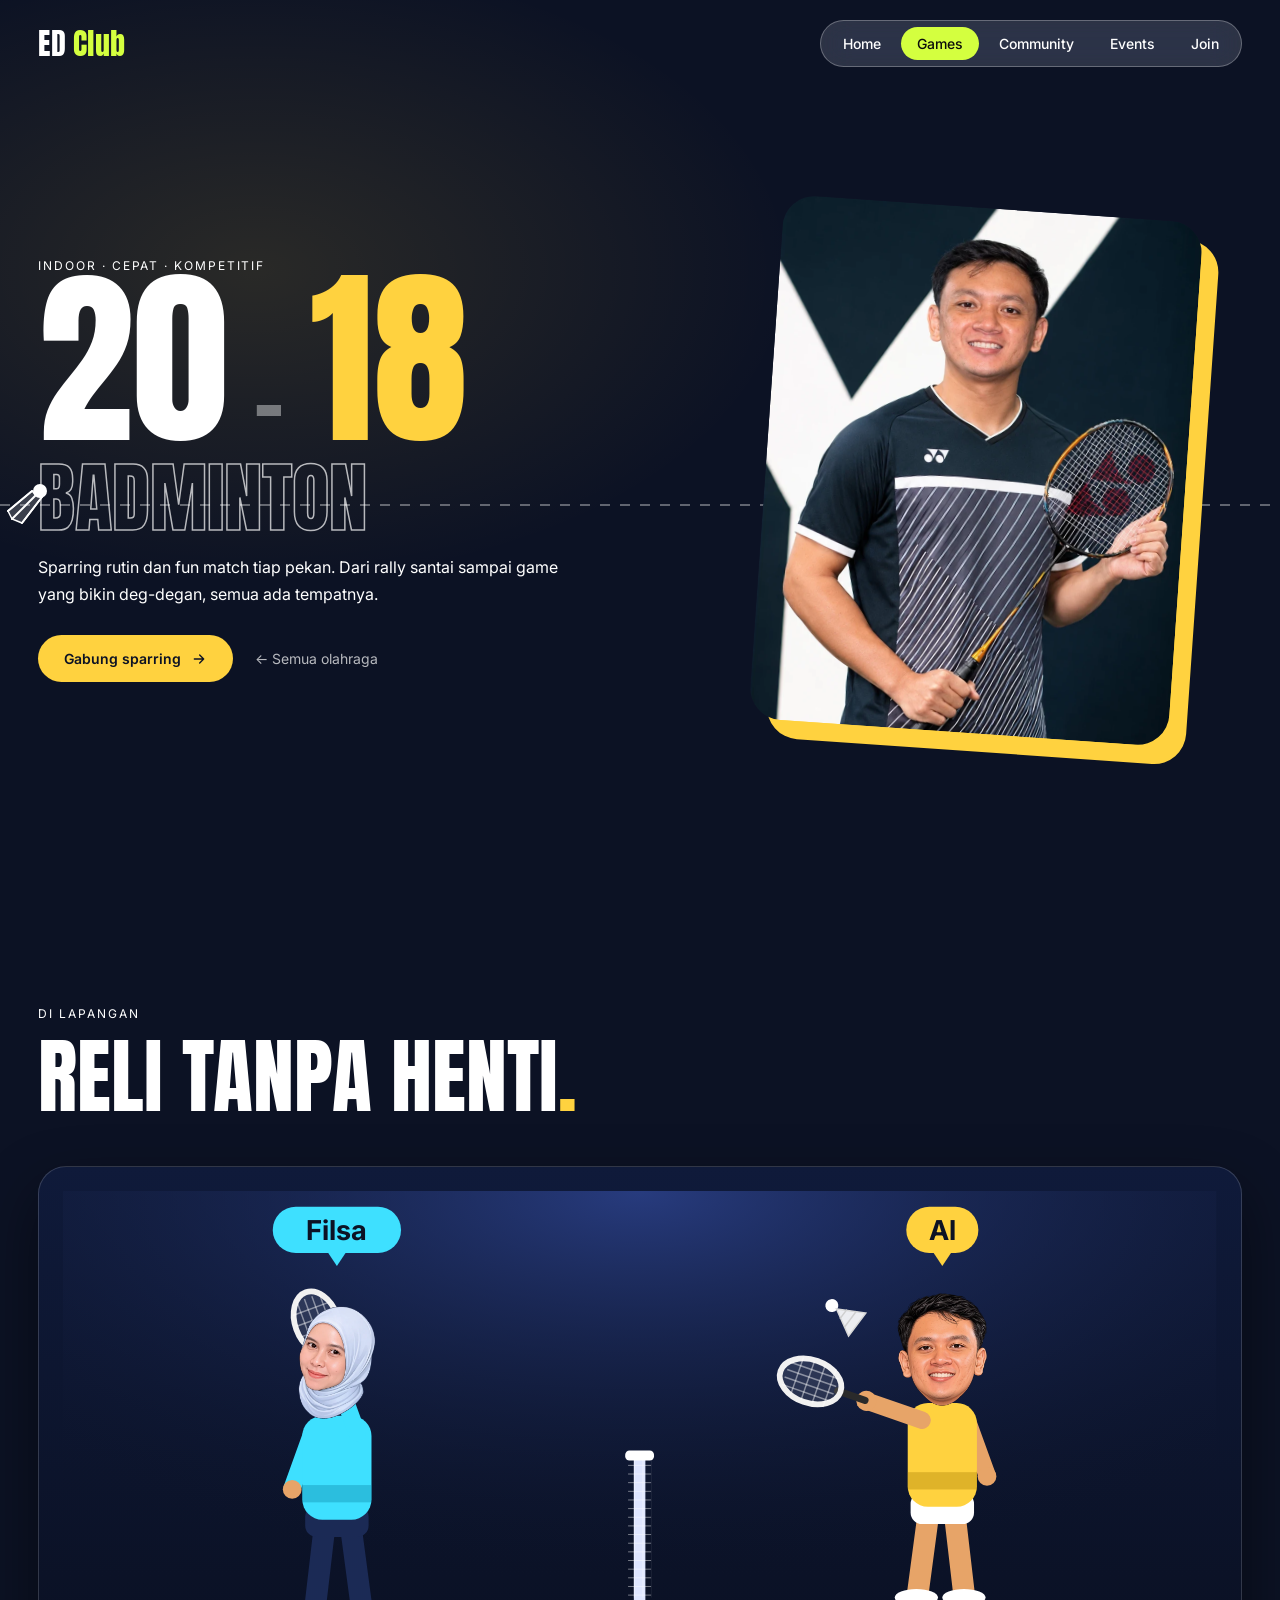
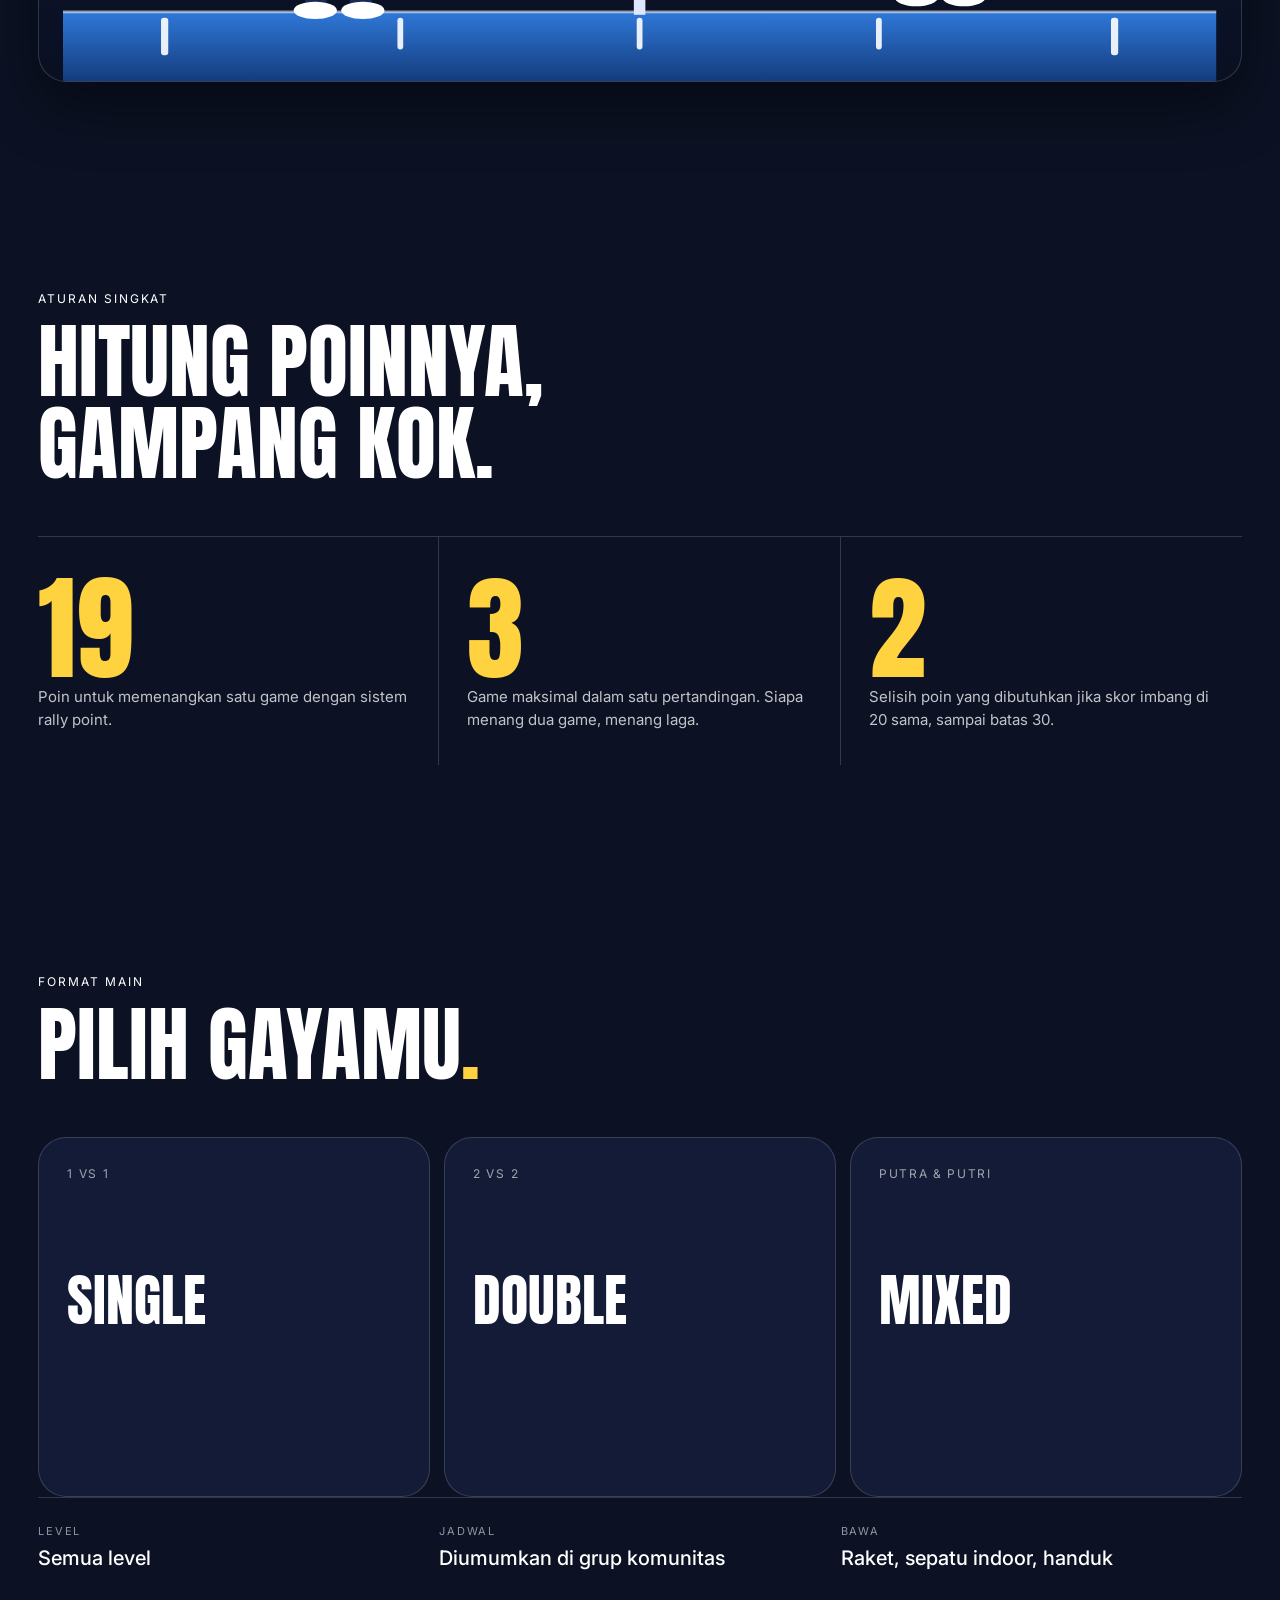
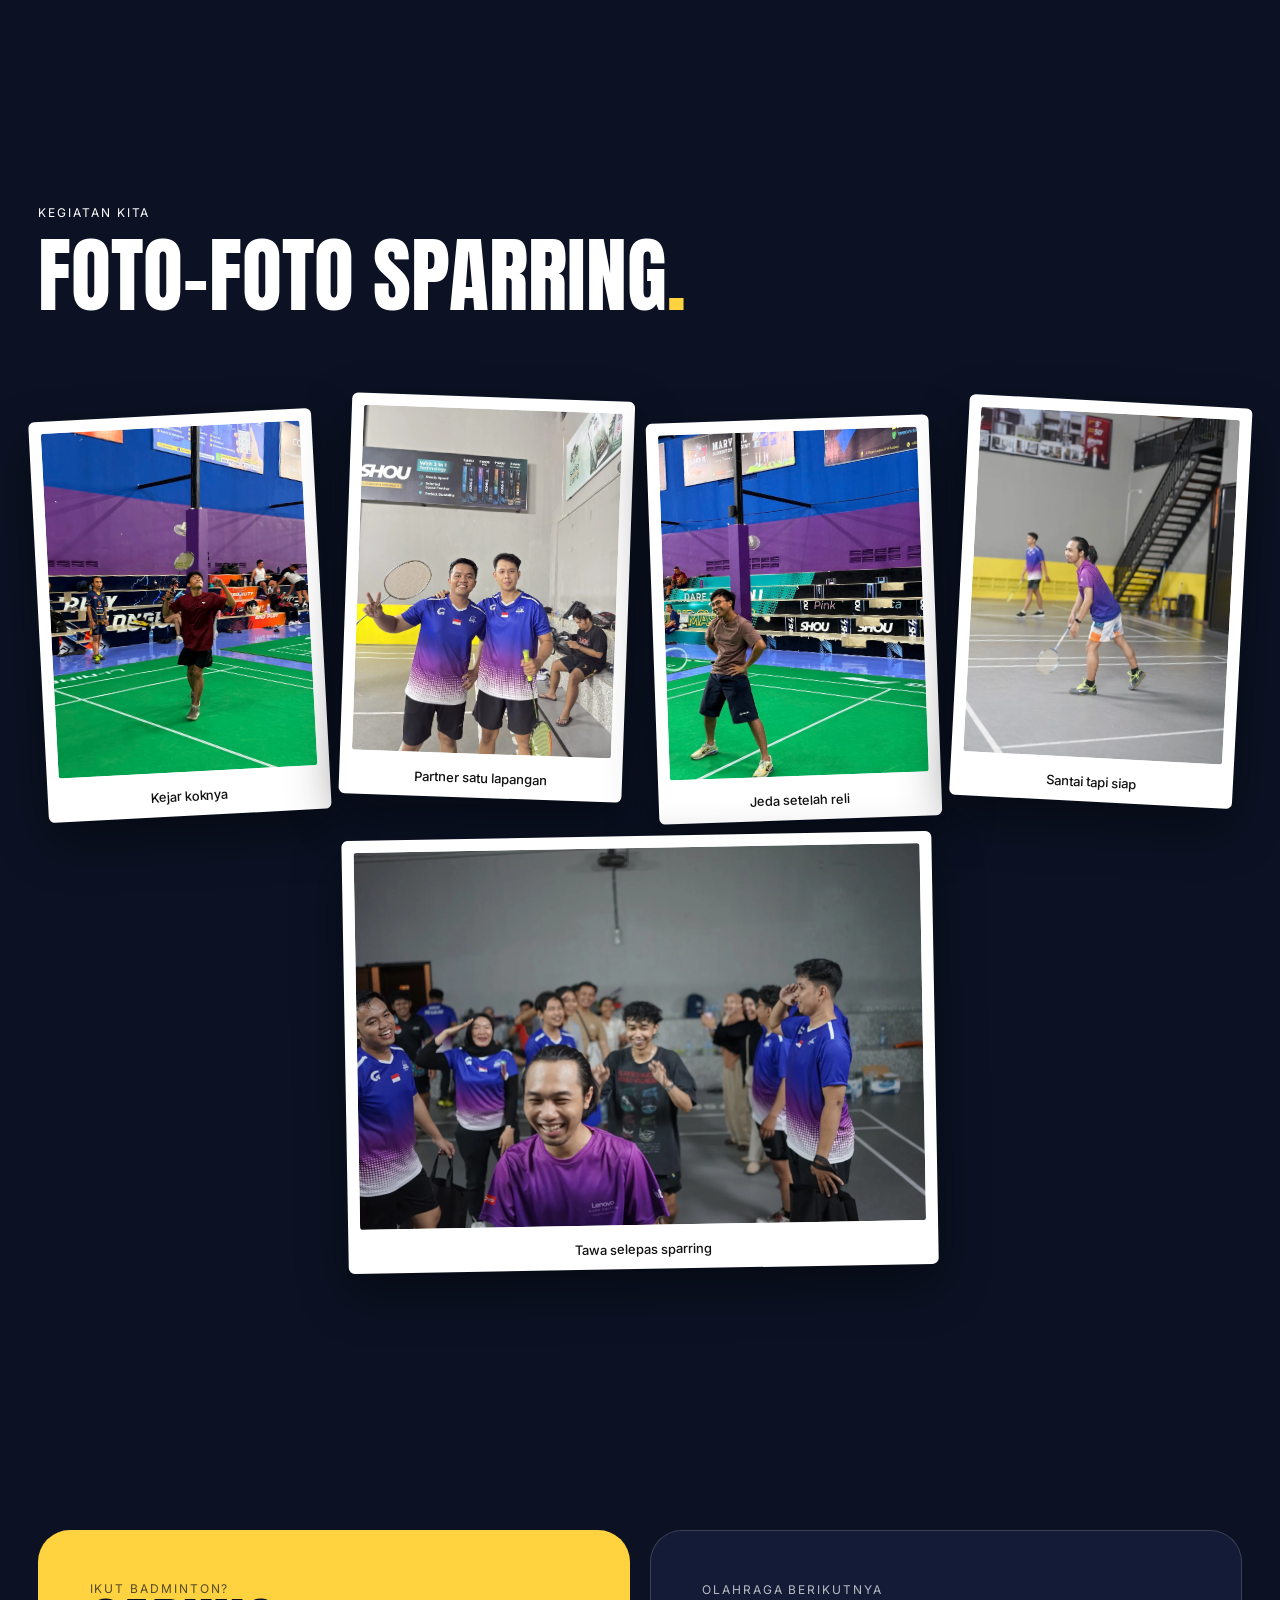
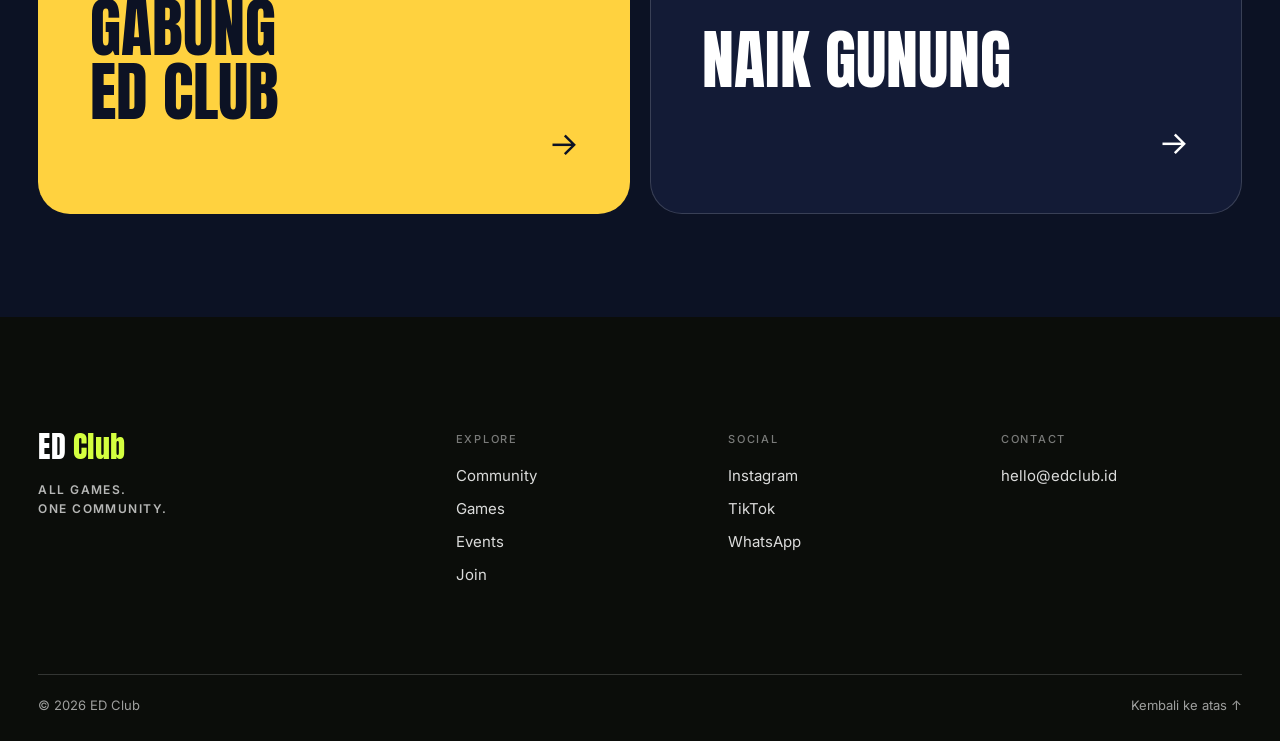
==== commit c2b3b25b: "Add animated face cursor across all pages Co-Authored-By: Claude Sonnet 5.5 <noreply@anthropic.com>" ====
--- a/badminton.html
+++ b/badminton.html
@@ -183,6 +183,7 @@
     </div>
   </footer>
 
+  <script src="cursor.js"></script>
   <script src="nav.js"></script>
   <script src="sport.js"></script>
 </body>
--- a/style.css
+++ b/style.css
@@ -728,3 +728,19 @@
 .bali-note { margin-top: 18px; font-size: 13px; opacity: .55; }
 @media (max-width: 1000px) { .bali-stops { grid-template-columns: repeat(2, 1fr); } }
 @media (max-width: 560px) { .bali-stops { grid-template-columns: 1fr; } .stop { min-height: 280px; } }
+
+/* Kursor wajah beranimasi (diaktifkan oleh cursor.js hanya untuk perangkat dengan mouse) */
+html.has-face-cursor, html.has-face-cursor * { cursor: none !important; }
+html.has-face-cursor input, html.has-face-cursor textarea { cursor: text !important; }
+.face-cursor { position: fixed; left: 0; top: 0; z-index: 99999; width: 0; height: 0; pointer-events: none; opacity: 0; transition: opacity .25s; will-change: transform; }
+.face-cursor.is-on:not(.is-text) { opacity: 1; }
+.fc-tilt { position: absolute; left: -26px; top: -26px; width: 52px; height: 52px; will-change: transform; }
+.fc-scale { width: 100%; height: 100%; transition: transform .28s cubic-bezier(.34, 1.56, .64, 1); }
+.face-cursor.is-hover .fc-scale { transform: scale(1.5); }
+.face-cursor.is-down .fc-scale { transform: scale(.82, .9); transition-duration: .12s; }
+.fc-img { display: block; width: 100%; height: 100%; object-fit: contain; user-select: none; -webkit-user-drag: none; filter: drop-shadow(0 0 1.5px rgba(255,255,255,.9)) drop-shadow(0 4px 6px rgba(0,0,0,.4)); animation: fc-bob 1.4s ease-in-out infinite alternate; }
+.face-cursor.is-hover .fc-img { animation: fc-wiggle .32s ease-in-out infinite alternate; }
+@keyframes fc-bob { from { transform: translateY(-2px) rotate(-4deg); } to { transform: translateY(2px) rotate(4deg); } }
+@keyframes fc-wiggle { from { transform: rotate(-9deg); } to { transform: rotate(9deg); } }
+.fc-drop { position: fixed; z-index: 99998; width: 8px; height: 11px; pointer-events: none; border-radius: 50% 50% 50% 50% / 62% 62% 38% 38%; background: radial-gradient(circle at 35% 30%, #fff, #8fd8ff 55%, #3aa7e6); box-shadow: 0 1px 3px rgba(0,60,110,.35); }
+@media (prefers-reduced-motion: reduce) { .fc-img { animation: none; } .fc-scale { transition: none; } }
--- a/sport.css
+++ b/sport.css
@@ -103,7 +103,7 @@
 @keyframes pd-fade { from { opacity: 0; transform: translateY(14px); } }
 .pd-strip { display: flex; gap: 16px; overflow-x: auto; scroll-snap-type: x mandatory; scrollbar-width: none; margin-top: 32px; padding-bottom: 8px; }
 .pd-strip::-webkit-scrollbar { display: none; }
-.pd-strip .shot { flex: none; width: clamp(240px, 26vw, 360px); aspect-ratio: .78; scroll-snap-align: start; }
+.pd-strip .shot { flex: none; width: clamp(240px, 26vw, 360px); aspect-ratio: .68; scroll-snap-align: start; }
 .pd-gallery__head { display: flex; justify-content: space-between; align-items: end; gap: 20px; flex-wrap: wrap; }
 .pd-arrows { display: flex; gap: 10px; }
 .pd-arrows button { width: 52px; height: 52px; border-radius: 50%; border: 1px solid var(--line); background: transparent; color: inherit; font-size: 20px; cursor: pointer; transition: background .3s, color .3s; }
@@ -372,9 +372,10 @@
 .gm-ex__f h3 { font-family: 'Anton', sans-serif; font-weight: 400; text-transform: uppercase; font-size: 30px; line-height: 1; }
 .gm-ex__f small { font-size: 11px; letter-spacing: .16em; text-transform: uppercase; opacity: .6; }
 .gm-ex__b h3 { font-family: 'Anton', sans-serif; font-weight: 400; text-transform: uppercase; font-size: 30px; margin-bottom: 8px; }
-.gm-grid { display: grid; grid-template-columns: 1.4fr 1fr 1fr; grid-template-rows: 260px 260px; gap: 18px; margin-top: 32px; }
+.gm-grid { display: grid; grid-template-columns: repeat(4, minmax(0, 1fr)); gap: 18px; margin-top: 32px; }
 .gm-grid .shot { border-radius: 0; border: 3px solid #fff; box-shadow: 10px 10px 0 var(--acc); }
-.gm-grid .shot:nth-child(1) { grid-row: span 2; }
+.gm-grid .shot:nth-child(1) { grid-column: 1 / -1; aspect-ratio: 1.8; }
+.gm-grid .shot:not(:first-child) { aspect-ratio: .75; }
 .gm-grid .shot:nth-child(3) { box-shadow: 10px 10px 0 var(--lime); }
 @media (max-width: 900px) {
   .gm-photo { position: relative; top: auto; right: auto; width: min(60%, 260px); margin: 0 var(--gutter) 40px; align-self: flex-end; }
@@ -382,10 +383,10 @@
   .gm-hero__body { grid-template-columns: 1fr; margin-top: -6vw; }
   .gm-reps { text-align: left; }
   .gm-board { grid-template-columns: 1fr 1fr; }
-  .gm-grid { grid-template-columns: 1fr 1fr; grid-template-rows: 220px 220px 220px; }
-  .gm-grid .shot:nth-child(1) { grid-row: auto; grid-column: span 2; }
-}
-@media (max-width: 520px) { .gm-board { grid-template-columns: 1fr; } .gm-ex { aspect-ratio: 1.3; } }
+  .gm-grid { grid-template-columns: 1fr 1fr; }
+  .gm-grid .shot:nth-child(1) { grid-column: span 2; aspect-ratio: 1.5; }
+}
+@media (max-width: 520px) { .gm-board, .gm-grid { grid-template-columns: 1fr; } .gm-ex { aspect-ratio: 1.3; } .gm-grid .shot:nth-child(1) { grid-column: auto; aspect-ratio: 1.2; } }
 
 /* ===== RENANG: kolam, riak air, gelombang ===== */
 body.sp-renang { --bg: #052a44; --fg: #fff; --acc: #3ee0ff; --on-acc: #052a44; --line: rgba(255,255,255,.2); --card: #0a3f63; }
@@ -694,3 +695,9 @@
 .bl-solo svg { display: block; width: 100%; height: auto; }
 
 .gn-hiker--huda .gn-hiker__name { background: #d3b8ff; } .gn-hiker--huda .gn-hiker__name::after { background: #d3b8ff; }
+
+.swimmer__cheer { position: absolute; left: 36%; top: -22px; transform: translateX(-50%); padding: 5px 12px; border-radius: 14px; white-space: nowrap; font-size: 12px; font-weight: 700; background: #fff; color: #0a2a44; box-shadow: 0 4px 12px rgba(0,0,0,.35); animation: rn-cheer 1.1s ease-in-out infinite alternate; }
+.swimmer__cheer::after { content: ''; position: absolute; left: 50%; bottom: -5px; width: 10px; height: 10px; background: #fff; transform: translateX(-50%) rotate(45deg); }
+@keyframes rn-cheer { from { translate: 0 0; } to { translate: 0 -4px; } }
+@media (max-width: 700px) { .swimmer__cheer { font-size: 10.5px; padding: 4px 9px; top: -16px; } }
+@media (prefers-reduced-motion: reduce) { .swimmer__cheer { animation: none; } }
